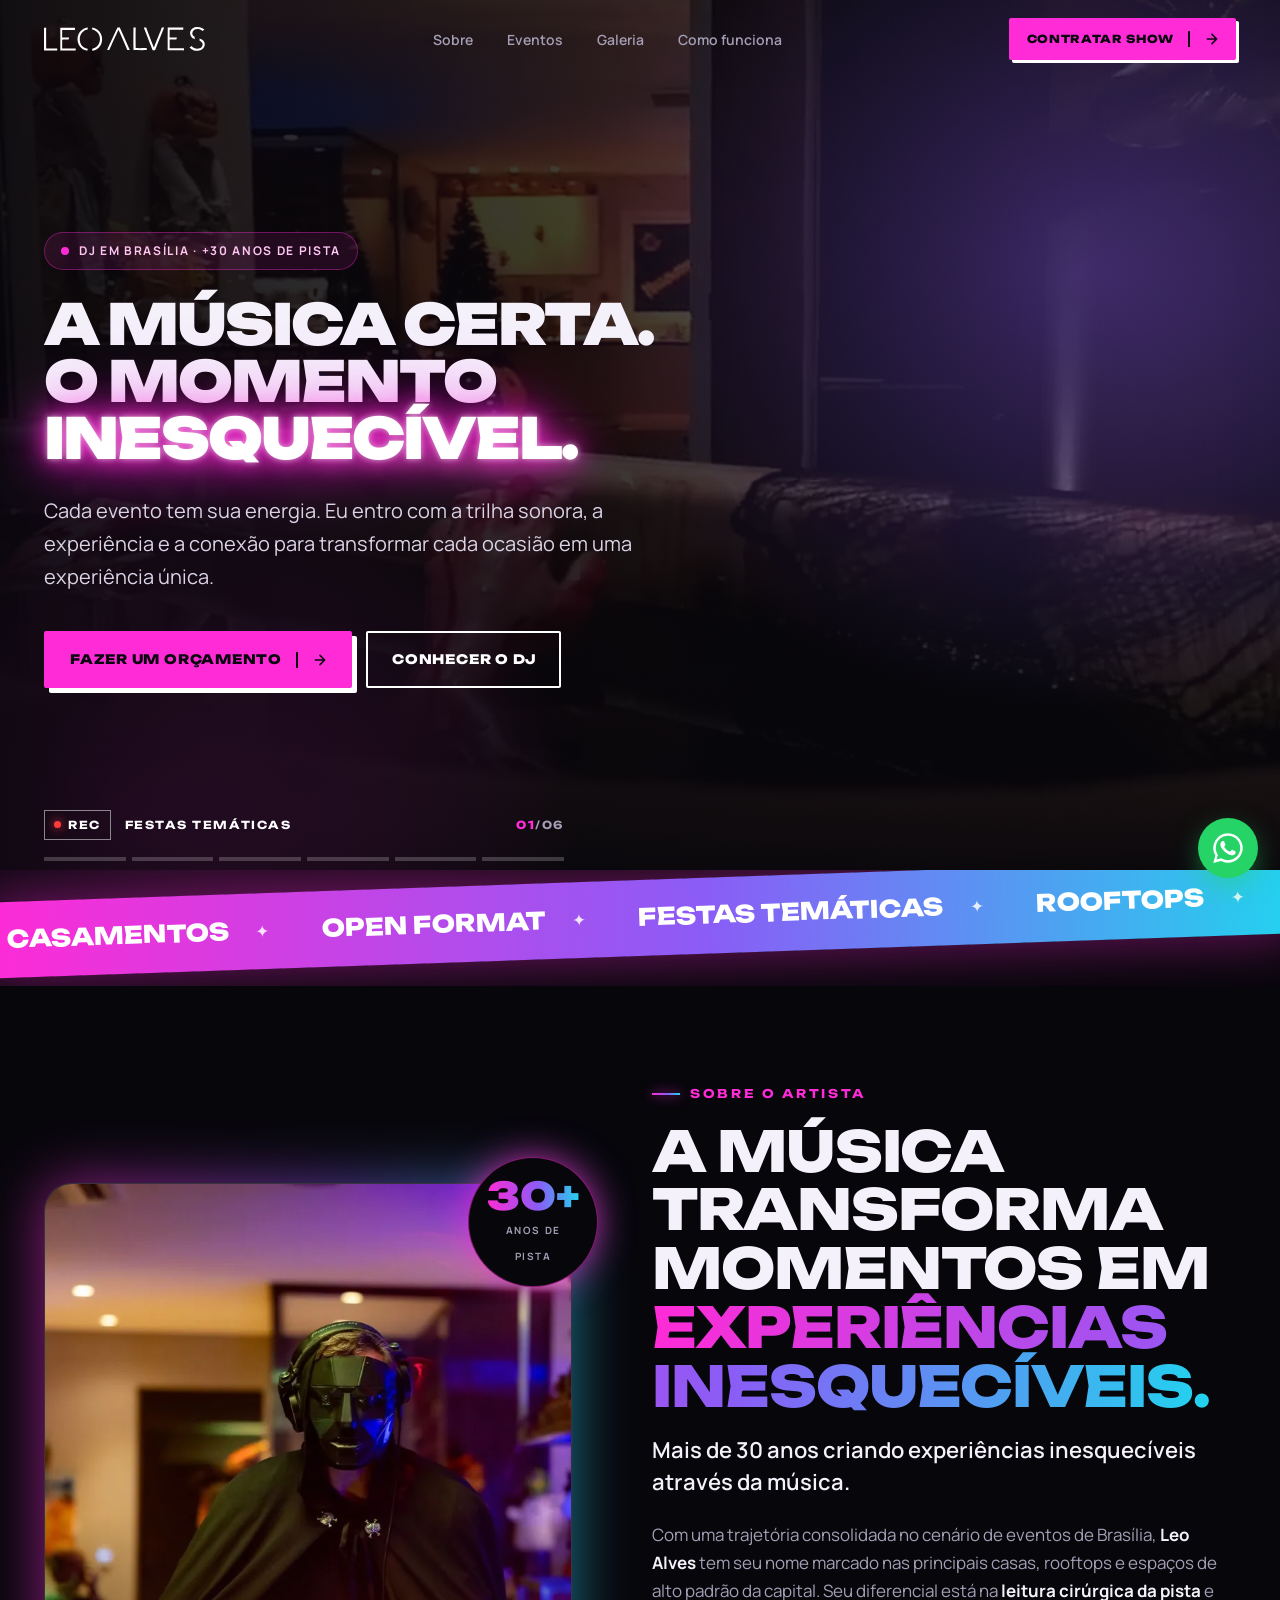
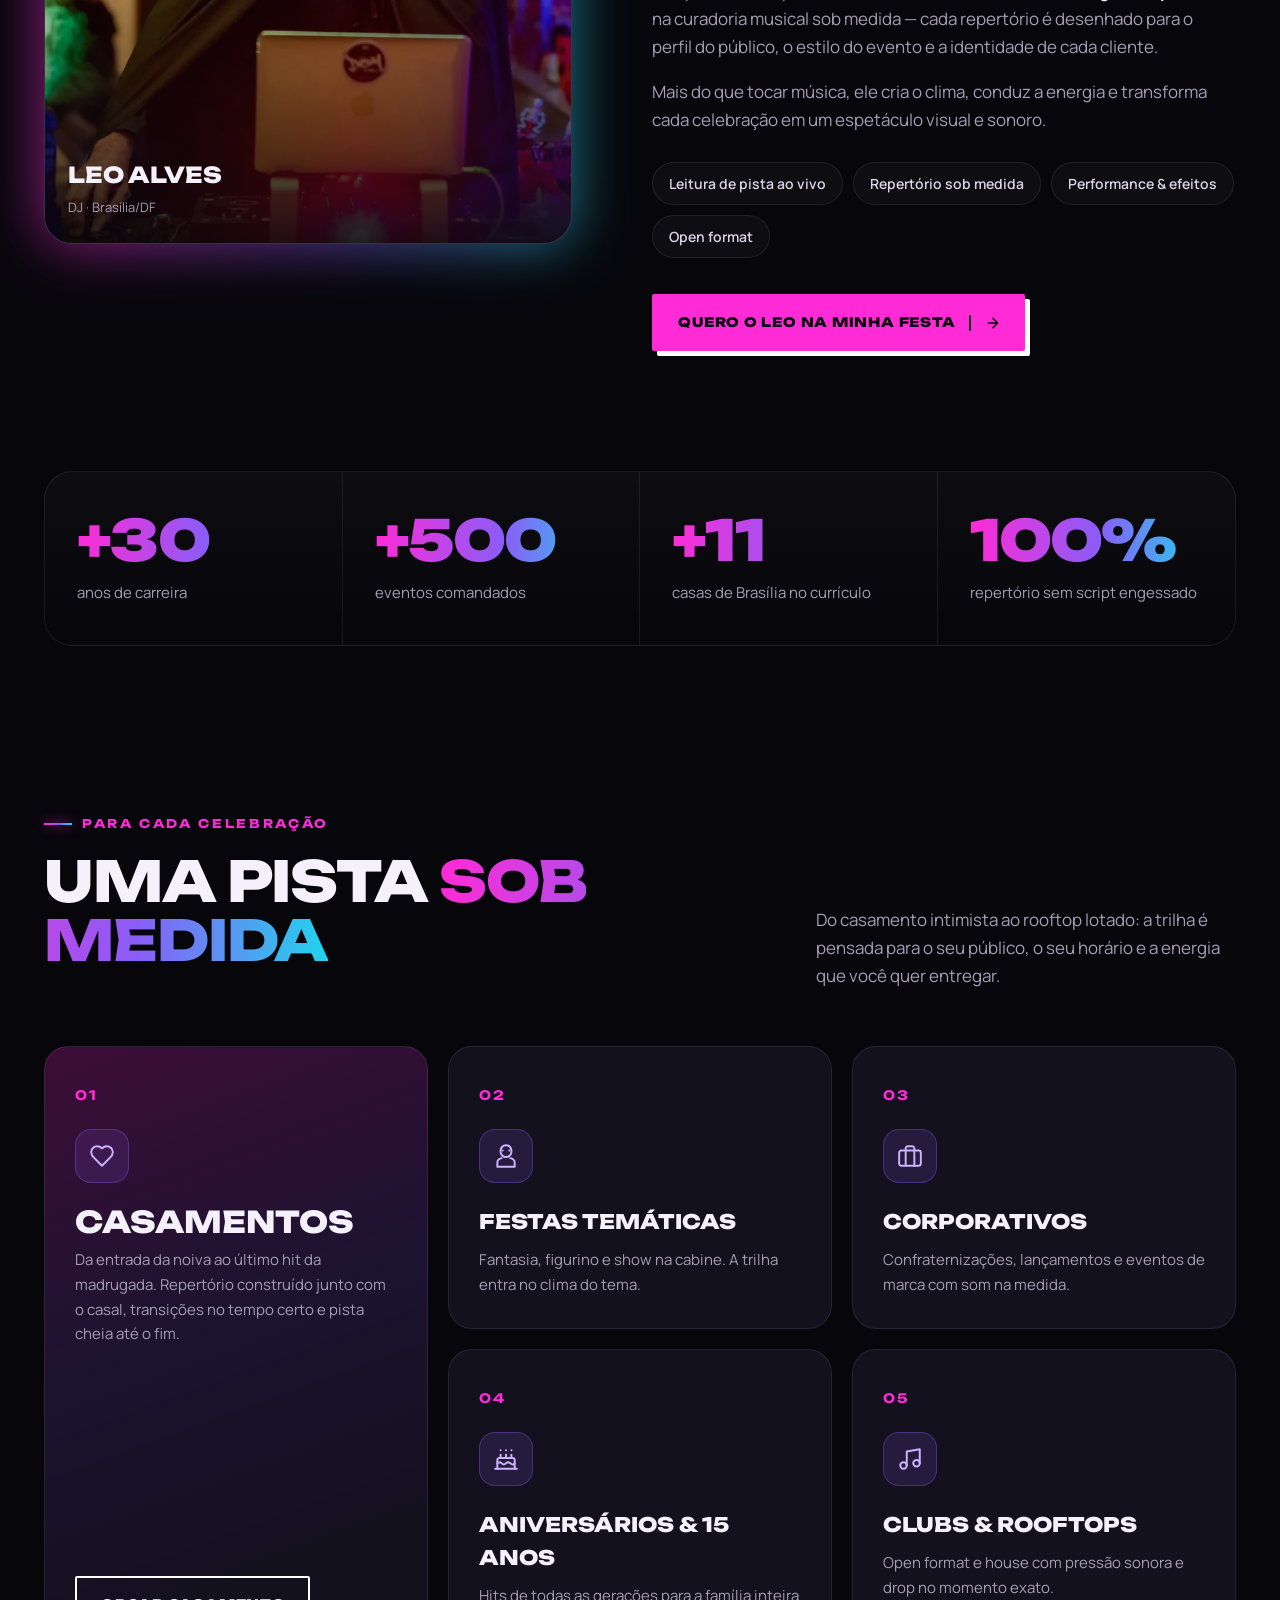
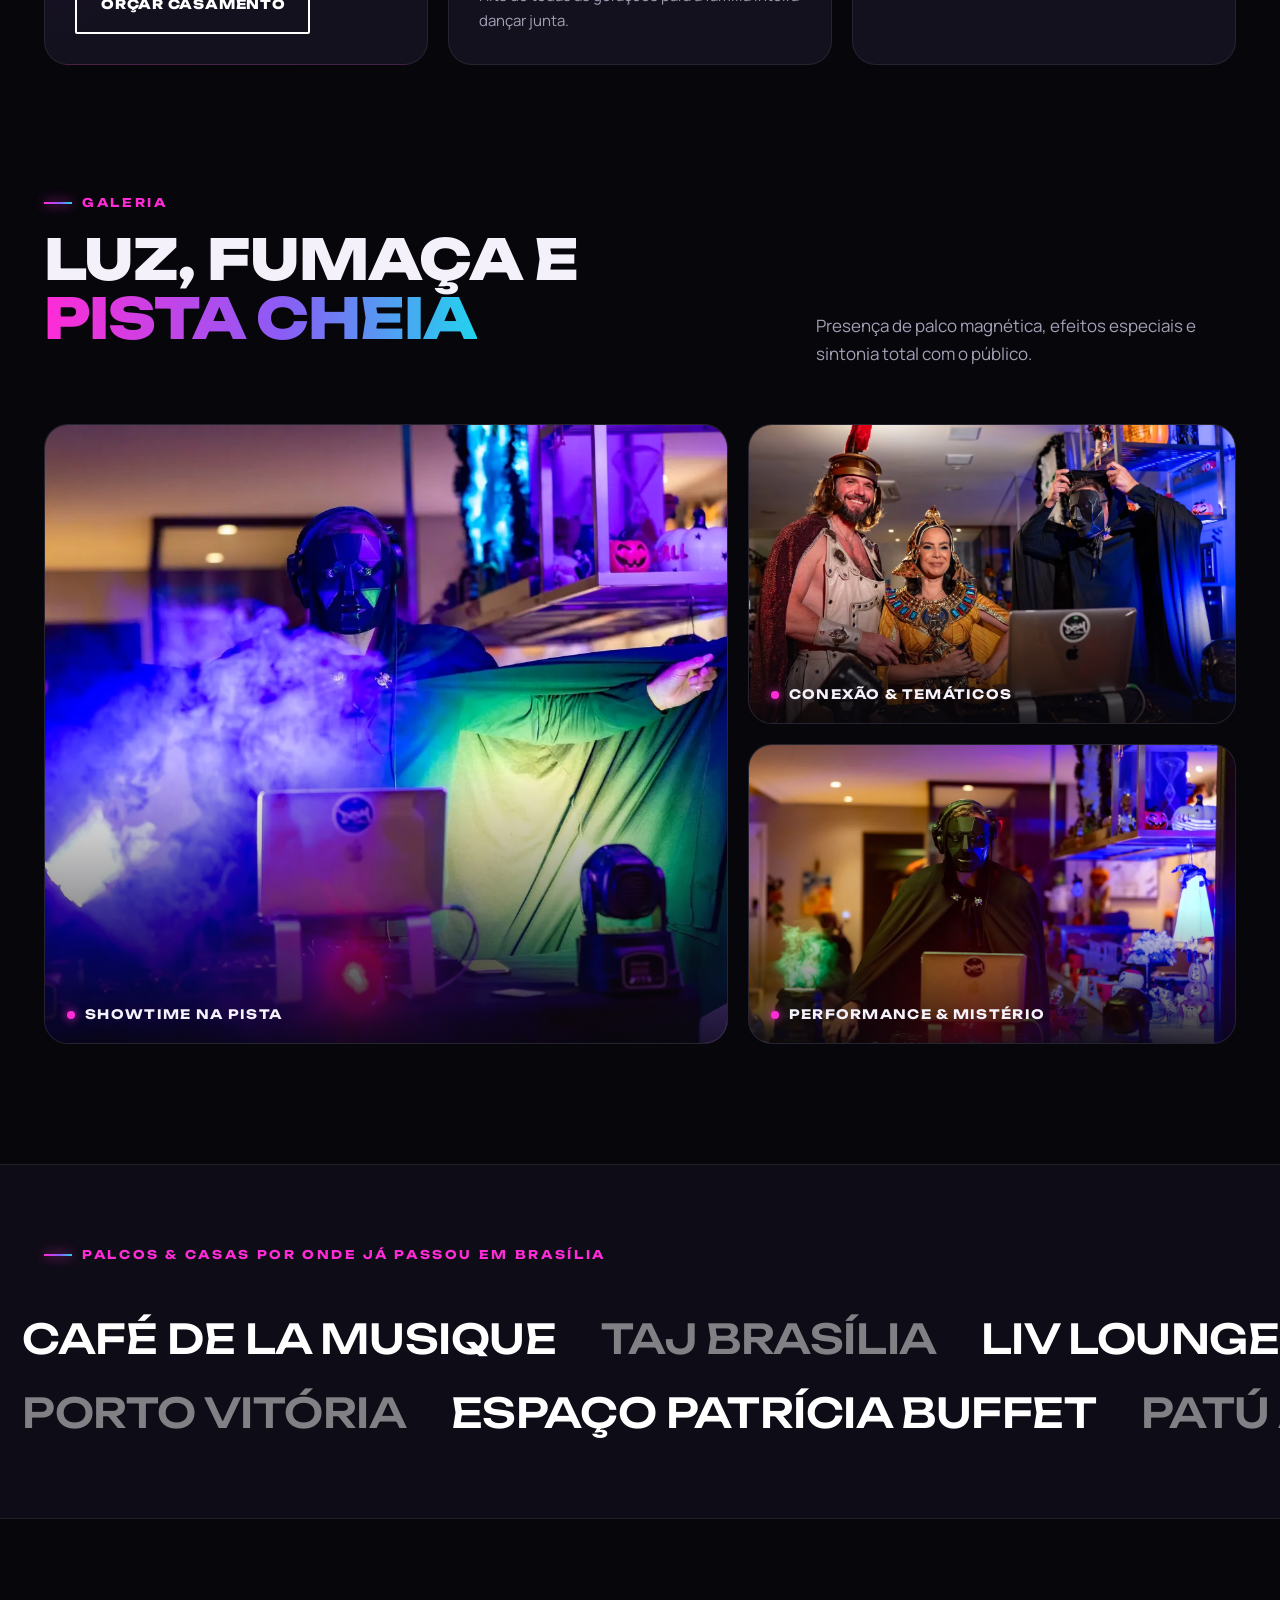
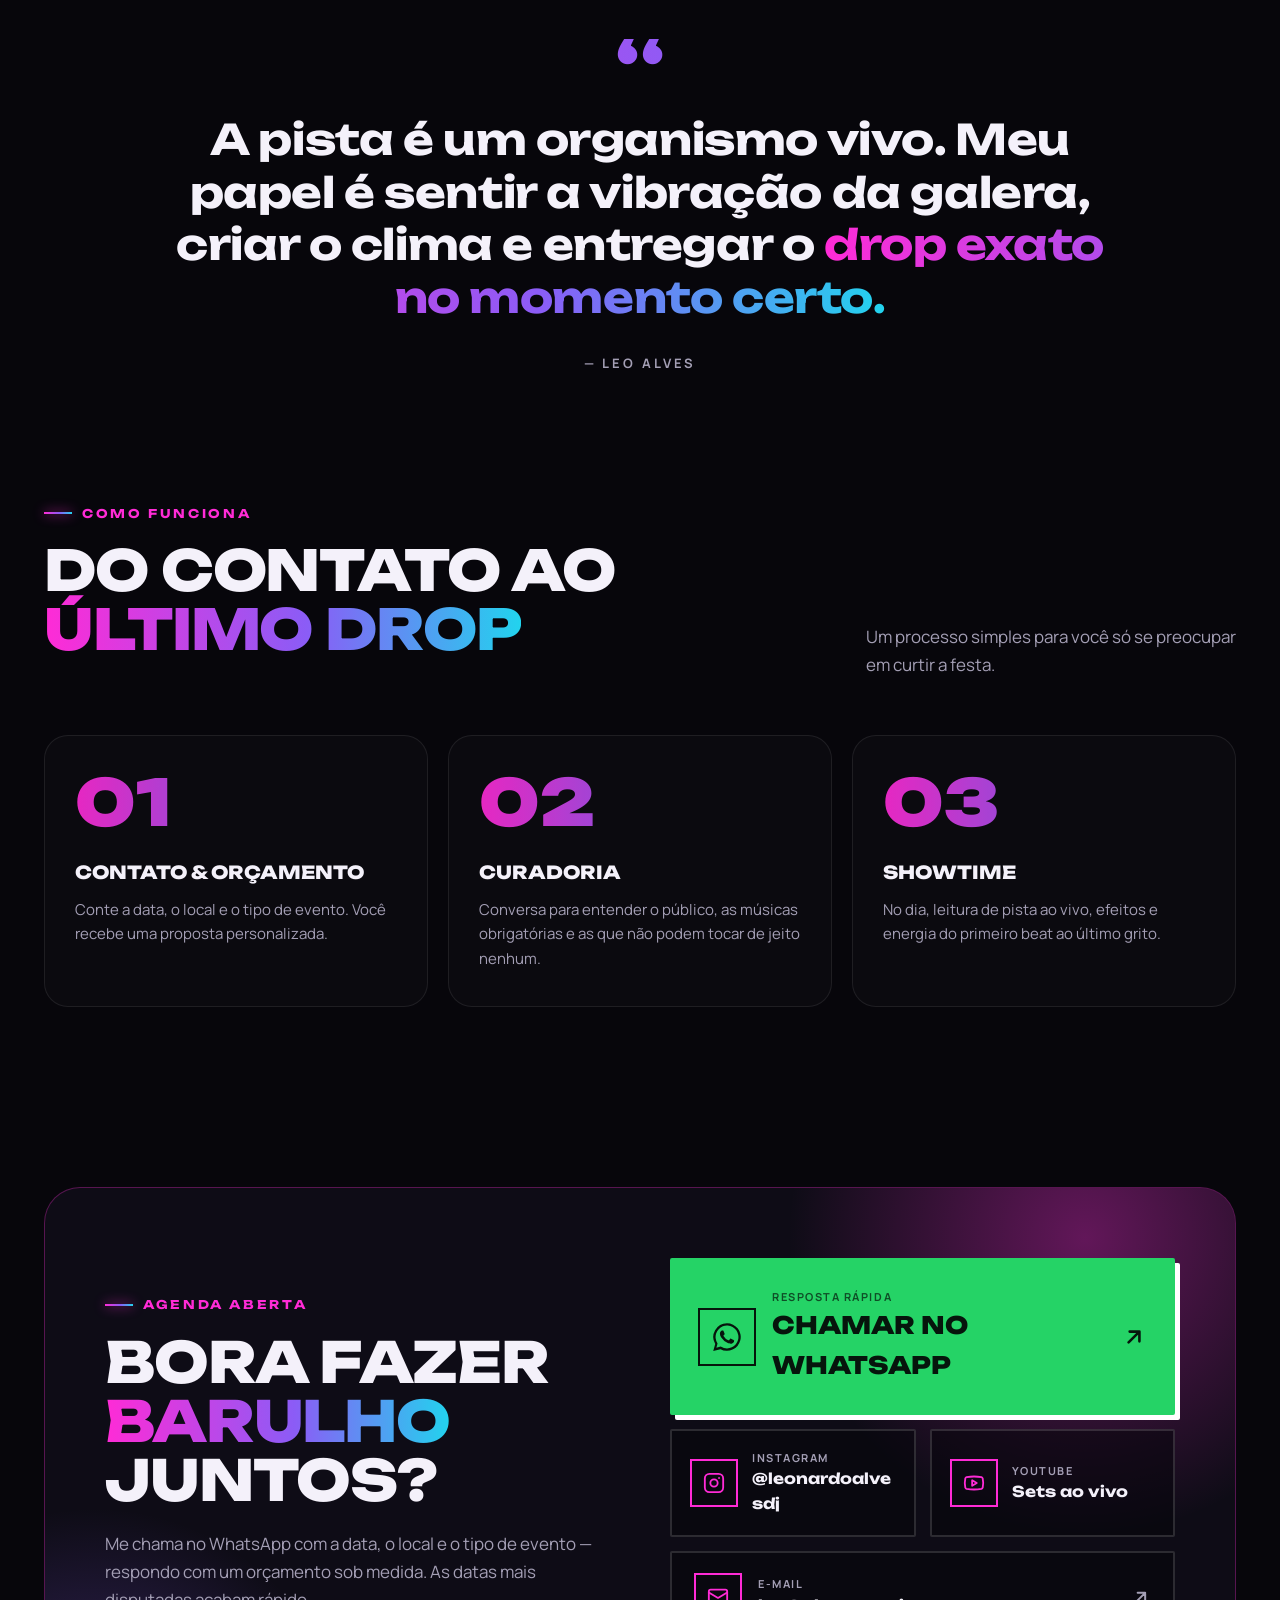
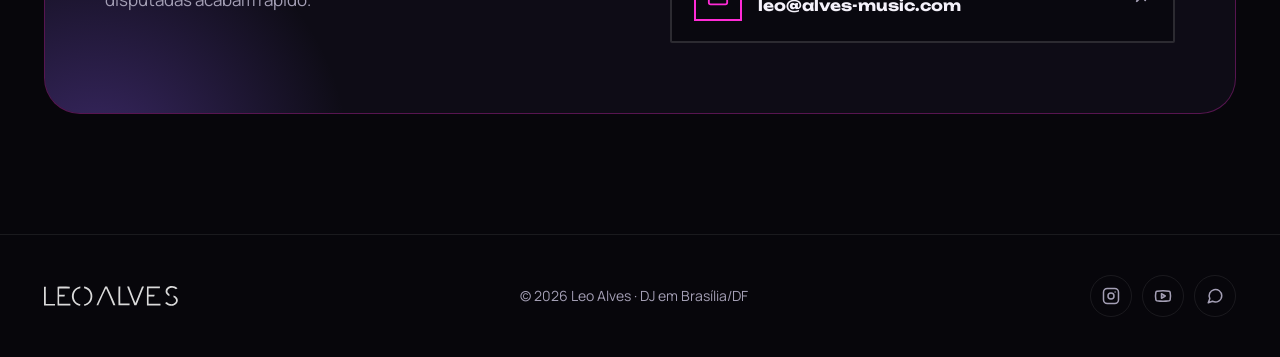
==== index.html @ 5220cb31 "ajustes necessários para o novo site do dj leo" ====
<!DOCTYPE html>
<html lang="pt-BR">
<head>
  <meta charset="UTF-8" />
  <meta name="viewport" content="width=device-width, initial-scale=1.0" />
  <title>LEO ALVES — DJ | A música certa. O momento inesquecível.</title>
  <meta name="description" content="DJ Leo Alves — mais de 30 anos comandando pistas em Brasília. Casamentos, festas, corporativos, clubs e rooftops." />
  <link rel="preconnect" href="https://fonts.googleapis.com" />
  <link rel="preconnect" href="https://fonts.gstatic.com" crossorigin />
  <link rel="preload" as="style" href="https://fonts.googleapis.com/css2?family=Unbounded:wght@500;700;800;900&family=Manrope:wght@400;500;600;700&display=swap" />
  <link rel="stylesheet" href="https://fonts.googleapis.com/css2?family=Unbounded:wght@500;700;800;900&family=Manrope:wght@400;500;600;700&display=swap" media="print" onload="this.media='all'" />
  <noscript><link rel="stylesheet" href="https://fonts.googleapis.com/css2?family=Unbounded:wght@500;700;800;900&family=Manrope:wght@400;500;600;700&display=swap" /></noscript>
  <link rel="icon" href="data:image/svg+xml,%3Csvg xmlns='http://www.w3.org/2000/svg' viewBox='0 0 32 32'%3E%3Crect width='32' height='32' fill='%2307060B'/%3E%3Cpath d='M9 7v18h9' stroke='%23FF2BD6' stroke-width='4' fill='none'/%3E%3Ccircle cx='23' cy='20' r='4' fill='%23FF2BD6'/%3E%3C/svg%3E" />
  <link rel="stylesheet" href="assets/css/lp.css" />
</head>
<body>

  <!-- NAV -->
  <nav class="nav" id="nav">
    <div class="wrap">
      <a href="#topo" class="nav-logo"><img src="assets/img/logo-light.svg" alt="Leo Alves" width="464" height="69" /></a>
      <ul class="nav-links">
        <li><a href="#sobre">Sobre</a></li>
        <li><a href="#eventos">Eventos</a></li>
        <li><a href="#galeria">Galeria</a></li>
        <li><a href="#como-funciona">Como funciona</a></li>
      </ul>
      <a href="#orcamento" class="btn btn-neon js-wa" data-wa-msg="Olá, Leo! Vim pelo site e quero contratar seu show para o meu evento.">Contratar show
        <svg viewBox="0 0 24 24" fill="none" stroke="currentColor" stroke-width="2.4" stroke-linecap="round" stroke-linejoin="round"><path d="M5 12h14M12 5l7 7-7 7"/></svg>
      </a>
      <button class="burger" id="burger" aria-label="Abrir menu" aria-expanded="false">
        <svg width="20" height="20" viewBox="0 0 24 24" fill="none" stroke="currentColor" stroke-width="2.2" stroke-linecap="round"><path d="M4 7h16M4 12h16M4 17h16"/></svg>
      </button>
    </div>
  </nav>
  <div class="mobile-menu" id="mobileMenu">
    <a href="#sobre">Sobre</a>
    <a href="#eventos">Eventos</a>
    <a href="#galeria">Galeria</a>
    <a href="#como-funciona">Como funciona</a>
    <a href="#orcamento" class="btn btn-neon js-wa" data-wa-msg="Olá, Leo! Vim pelo site e quero um orçamento para o meu evento.">Fazer orçamento</a>
  </div>

  <!-- HERO -->
  <header class="hero" id="topo">
    <div class="hero-videos" id="heroVideos">
      <video id="heroReel" autoplay muted loop playsinline preload="auto" poster="assets/img/hero-poster.jpg">
        <source src="assets/video/hero-mix.mp4" type="video/mp4" />
      </video>
      <div class="hero-grain" aria-hidden="true"></div>
    </div>

    <div class="wrap">
      <div class="hero-inner">
        <span class="hero-kicker hero-in"><i class="live-dot"></i> DJ em Brasília · +30 anos de pista</span>
        <h1 class="hero-in d1">
          <span class="line">A música certa.</span>
          <span class="line">O momento <span class="neon">inesquecível.</span></span>
        </h1>
        <p class="lead hero-in d2">Cada evento tem sua energia. Eu entro com a trilha sonora, a experiência e a conexão para transformar cada ocasião em uma experiência única.</p>
        <div class="hero-ctas hero-in d3">
          <a href="#orcamento" class="btn btn-neon js-wa" data-wa-msg="Olá, Leo! Vim pelo site e quero um orçamento para o meu evento.">Fazer um orçamento
            <svg viewBox="0 0 24 24" fill="none" stroke="currentColor" stroke-width="2.4" stroke-linecap="round" stroke-linejoin="round"><path d="M5 12h14M12 5l7 7-7 7"/></svg>
          </a>
          <a href="#sobre" class="btn btn-ghost">Conhecer o DJ</a>
        </div>
      </div>
    </div>

    <div class="hero-bottom">
      <div class="wrap">
        <div class="reel" id="reel">
          <div class="reel-meta">
            <span class="reel-rec"><i></i>REC</span>
            <span class="reel-label" id="reelLabel">Festas temáticas</span>
            <span class="reel-count"><b id="reelIdx">01</b>/06</span>
          </div>
          <div class="reel-bars" id="reelBars" aria-label="Cenas do vídeo"></div>
        </div>
        <div class="eq" aria-hidden="true" id="eq"></div>
      </div>
    </div>
  </header>

  <!-- TICKER -->
  <div class="ticker-clip"><div class="ticker" aria-hidden="true">
    <div class="ticker-track">
      <span>Casamentos</span><span>Open Format</span><span>Festas temáticas</span><span>Rooftops</span><span>Corporativos</span><span>Aniversários</span><span>Clubs</span><span>15 anos</span>
      <span>Casamentos</span><span>Open Format</span><span>Festas temáticas</span><span>Rooftops</span><span>Corporativos</span><span>Aniversários</span><span>Clubs</span><span>15 anos</span>
    </div>
  </div></div>

  <!-- SOBRE -->
  <section id="sobre">
    <div class="wrap about-grid">
      <div class="portrait reveal">
        <div class="portrait-inner">
          <img src="assets/img/foto1.webp" width="1400" height="933" alt="DJ Leo Alves na cabine com máscara, luzes e efeitos" style="object-position: 30% center;" />
        </div>
        <div class="portrait-tag">
          <div><strong>Leo Alves</strong><small>DJ · Brasília/DF</small></div>
        </div>
        <div class="years-badge"><div><b class="grad-text">30+</b><span>anos de<br>pista</span></div></div>
      </div>

      <div class="about-text">
        <span class="eyebrow reveal">Sobre o artista</span>
        <h2 class="title reveal d1">A música transforma momentos em <span class="grad-text">experiências inesquecíveis.</span></h2>
        <p class="big reveal d1">Mais de 30 anos criando experiências inesquecíveis através da música.</p>
        <p class="reveal d2">Com uma trajetória consolidada no cenário de eventos de Brasília, <strong>Leo Alves</strong> tem seu nome marcado nas principais casas, rooftops e espaços de alto padrão da capital. Seu diferencial está na <strong>leitura cirúrgica da pista</strong> e na curadoria musical sob medida — cada repertório é desenhado para o perfil do público, o estilo do evento e a identidade de cada cliente.</p>
        <p class="reveal d2">Mais do que tocar música, ele cria o clima, conduz a energia e transforma cada celebração em um espetáculo visual e sonoro.</p>
        <div class="chips reveal d3">
          <span class="chip">Leitura de pista ao vivo</span>
          <span class="chip">Repertório sob medida</span>
          <span class="chip">Performance &amp; efeitos</span>
          <span class="chip">Open format</span>
        </div>
        <a href="#orcamento" class="btn btn-neon reveal d3 js-wa" data-wa-msg="Olá, Leo! Vim pelo site e quero você na minha festa. Pode me passar um orçamento?">Quero o Leo na minha festa
          <svg viewBox="0 0 24 24" fill="none" stroke="currentColor" stroke-width="2.4" stroke-linecap="round" stroke-linejoin="round"><path d="M5 12h14M12 5l7 7-7 7"/></svg>
        </a>
      </div>
    </div>
  </section>

  <!-- NÚMEROS -->
  <div class="stats">
    <div class="wrap">
      <div class="stats-grid reveal">
        <div class="stat"><b class="grad-text" data-count="30" data-prefix="+">+30</b><span>anos de carreira</span></div>
        <div class="stat"><b class="grad-text" data-count="500" data-prefix="+">+500</b><span>eventos comandados</span></div>
        <div class="stat"><b class="grad-text" data-count="11" data-prefix="+">+11</b><span>casas de Brasília no currículo</span></div>
        <div class="stat"><b class="grad-text" data-count="100" data-suffix="%">100%</b><span>repertório sem script engessado</span></div>
      </div>
    </div>
  </div>

  <!-- EVENTOS -->
  <section id="eventos">
    <div class="wrap">
      <div class="section-head">
        <div>
          <span class="eyebrow reveal">Para cada celebração</span>
          <h2 class="title reveal d1">Uma pista <span class="grad-text">sob medida</span></h2>
        </div>
        <p class="reveal d2">Do casamento intimista ao rooftop lotado: a trilha é pensada para o seu público, o seu horário e a energia que você quer entregar.</p>
      </div>

      <div class="events">
        <article class="event feature reveal">
          <div>
            <span class="event-num">01</span>
            <div class="event-icon"><svg viewBox="0 0 24 24" fill="none" stroke="currentColor" stroke-width="1.8" stroke-linecap="round" stroke-linejoin="round"><path d="M19 14c1.49-1.46 3-3.21 3-5.5A5.5 5.5 0 0 0 16.5 3c-1.76 0-3 .5-4.5 2-1.5-1.5-2.74-2-4.5-2A5.5 5.5 0 0 0 2 8.5c0 2.3 1.5 4.05 3 5.5l7 7Z"/></svg></div>
            <h3>Casamentos</h3>
            <p>Da entrada da noiva ao último hit da madrugada. Repertório construído junto com o casal, transições no tempo certo e pista cheia até o fim.</p>
          </div>
          <a href="#orcamento" class="btn btn-ghost js-wa" data-wa-msg="Olá, Leo! Vim pelo site e quero um orçamento para o meu casamento." style="align-self:flex-start; margin-top:28px;">Orçar casamento</a>
        </article>
        <article class="event reveal d1">
          <span class="event-num">02</span>
          <div class="event-icon"><svg viewBox="0 0 24 24" fill="none" stroke="currentColor" stroke-width="1.8" stroke-linecap="round" stroke-linejoin="round"><path d="M12 2a5 5 0 0 0-5 5v1a5 5 0 0 0 10 0V7a5 5 0 0 0-5-5Z"/><path d="M8 14s-4 1-4 4v4h16v-4c0-3-4-4-4-4"/><path d="M9 7h.01M15 7h.01"/></svg></div>
          <h3>Festas temáticas</h3>
          <p>Fantasia, figurino e show na cabine. A trilha entra no clima do tema.</p>
        </article>
        <article class="event reveal d2">
          <span class="event-num">03</span>
          <div class="event-icon"><svg viewBox="0 0 24 24" fill="none" stroke="currentColor" stroke-width="1.8" stroke-linecap="round" stroke-linejoin="round"><rect x="2" y="7" width="20" height="14" rx="2"/><path d="M16 21V5a2 2 0 0 0-2-2h-4a2 2 0 0 0-2 2v16"/></svg></div>
          <h3>Corporativos</h3>
          <p>Confraternizações, lançamentos e eventos de marca com som na medida.</p>
        </article>
        <article class="event reveal d1">
          <span class="event-num">04</span>
          <div class="event-icon"><svg viewBox="0 0 24 24" fill="none" stroke="currentColor" stroke-width="1.8" stroke-linecap="round" stroke-linejoin="round"><path d="M20 21v-8a2 2 0 0 0-2-2H6a2 2 0 0 0-2 2v8"/><path d="M4 16s.5-1 2-1 2.5 2 4 2 2.5-2 4-2 2.5 2 4 2 2-1 2-1"/><path d="M2 21h20M7 8v3M12 8v3M17 8v3M7 4h.01M12 4h.01M17 4h.01"/></svg></div>
          <h3>Aniversários &amp; 15 anos</h3>
          <p>Hits de todas as gerações para a família inteira dançar junta.</p>
        </article>
        <article class="event reveal d2">
          <span class="event-num">05</span>
          <div class="event-icon"><svg viewBox="0 0 24 24" fill="none" stroke="currentColor" stroke-width="1.8" stroke-linecap="round" stroke-linejoin="round"><path d="M9 18V5l12-2v13"/><circle cx="6" cy="18" r="3"/><circle cx="18" cy="16" r="3"/></svg></div>
          <h3>Clubs &amp; rooftops</h3>
          <p>Open format e house com pressão sonora e drop no momento exato.</p>
        </article>
      </div>
    </div>
  </section>

  <!-- GALERIA -->
  <section id="galeria" style="padding-top: 0;">
    <div class="wrap">
      <div class="section-head">
        <div>
          <span class="eyebrow reveal">Galeria</span>
          <h2 class="title reveal d1">Luz, fumaça e <span class="grad-text">pista cheia</span></h2>
        </div>
        <p class="reveal d2">Presença de palco magnética, efeitos especiais e sintonia total com o público.</p>
      </div>
      <div class="gallery">
        <figure class="g-item tall reveal" data-full="assets/img/foto3.webp">
          <img src="assets/img/foto3.webp" width="1400" height="933" alt="DJ Leo Alves abrindo a capa na cabine com luzes e fumaça" loading="lazy" />
          <figcaption class="g-cap">Showtime na pista</figcaption>
        </figure>
        <figure class="g-item reveal d1" data-full="assets/img/foto2.webp">
          <img src="assets/img/foto2.webp" width="1400" height="933" alt="DJ Leo Alves com convidados em festa temática" loading="lazy" />
          <figcaption class="g-cap">Conexão &amp; temáticos</figcaption>
        </figure>
        <figure class="g-item reveal d2" data-full="assets/img/foto1.webp">
          <img src="assets/img/foto1.webp" width="1400" height="933" alt="DJ Leo Alves em performance com máscara" loading="lazy" style="object-position: 25% center;" />
          <figcaption class="g-cap">Performance &amp; mistério</figcaption>
        </figure>
      </div>
    </div>
  </section>

  <div class="lightbox" id="lightbox" role="dialog" aria-modal="true" aria-label="Foto ampliada">
    <button type="button" id="lbClose" aria-label="Fechar">✕</button>
    <img id="lbImg" src="" alt="" />
  </div>

  <!-- CASAS -->
  <div class="venues">
    <div class="wrap"><span class="eyebrow">Palcos &amp; casas por onde já passou em Brasília</span></div>
    <div class="venue-row">
      <span class="fill">Café de La Musique</span><span>Taj Brasília</span><span class="fill">Liv Lounge</span><span>Doma Rooftop</span><span class="fill">Villa Giardini</span><span>Villa Rizza</span>
      <span class="fill">Café de La Musique</span><span>Taj Brasília</span><span class="fill">Liv Lounge</span><span>Doma Rooftop</span><span class="fill">Villa Giardini</span><span>Villa Rizza</span>
    </div>
    <div class="venue-row reverse">
      <span>Porto Vitória</span><span class="fill">Espaço Patrícia Buffet</span><span>Patú Anú</span><span class="fill">Chantall</span><span>Gran Bier</span>
      <span>Porto Vitória</span><span class="fill">Espaço Patrícia Buffet</span><span>Patú Anú</span><span class="fill">Chantall</span><span>Gran Bier</span>
    </div>
  </div>

  <!-- QUOTE -->
  <section class="quote">
    <div class="wrap">
      <div class="quote-mark grad-text reveal">“</div>
      <blockquote class="reveal d1">A pista é um organismo vivo. Meu papel é sentir a vibração da galera, criar o clima e entregar o <span class="grad-text">drop exato no momento certo.</span></blockquote>
      <cite class="reveal d2">— LEO ALVES</cite>
    </div>
  </section>

  <!-- COMO FUNCIONA -->
  <section id="como-funciona" style="padding-top: 0;">
    <div class="wrap">
      <div class="section-head">
        <div>
          <span class="eyebrow reveal">Como funciona</span>
          <h2 class="title reveal d1">Do contato ao <span class="grad-text">último drop</span></h2>
        </div>
        <p class="reveal d2">Um processo simples para você só se preocupar em curtir a festa.</p>
      </div>
      <div class="steps">
        <div class="step reveal"><h3>Contato &amp; orçamento</h3><p>Conte a data, o local e o tipo de evento. Você recebe uma proposta personalizada.</p></div>
        <div class="step reveal d1"><h3>Curadoria</h3><p>Conversa para entender o público, as músicas obrigatórias e as que não podem tocar de jeito nenhum.</p></div>
        <div class="step reveal d2"><h3>Showtime</h3><p>No dia, leitura de pista ao vivo, efeitos e energia do primeiro beat ao último grito.</p></div>
      </div>
    </div>
  </section>

  <!-- CTA / ORÇAMENTO -->
  <div class="cta" id="orcamento">
    <div class="wrap">
      <div class="cta-box reveal">
        <div>
          <span class="eyebrow">Agenda aberta</span>
          <h2 class="title">Bora fazer <span class="grad-text">barulho</span> juntos?</h2>
          <p class="sub">Me chama no WhatsApp com a data, o local e o tipo de evento — respondo com um orçamento sob medida. As datas mais disputadas acabam rápido.</p>
        </div>

        <div class="contact-cards">
          <a href="#" class="c-card c-wa js-wa">
            <span class="c-ico"><svg viewBox="0 0 24 24" fill="currentColor"><path d="M17.5 14.4c-.3-.1-1.8-.9-2-1s-.5-.1-.7.1-.8 1-1 1.2-.4.2-.7.1a8.2 8.2 0 0 1-4.1-3.6c-.3-.5.3-.5.9-1.6.1-.2 0-.4 0-.5l-.9-2.2c-.2-.6-.5-.5-.7-.5h-.6a1.1 1.1 0 0 0-.8.4 3.4 3.4 0 0 0-1 2.5 5.9 5.9 0 0 0 1.2 3.1 13.5 13.5 0 0 0 5.2 4.6c1.9.8 2.7.9 3.6.7a3.1 3.1 0 0 0 2-1.4 2.5 2.5 0 0 0 .2-1.4c-.1-.2-.3-.3-.6-.4ZM12 21.8a9.8 9.8 0 0 1-5-1.4l-.4-.2-3.7 1 1-3.6-.2-.4A9.8 9.8 0 1 1 12 21.8Zm0-21.6A11.8 11.8 0 0 0 1.9 18L.2 24l6.2-1.6A11.8 11.8 0 1 0 12 .2Z"/></svg></span>
            <span class="c-txt"><small>Resposta rápida</small><strong>Chamar no WhatsApp</strong></span>
            <svg class="c-arrow" viewBox="0 0 24 24" fill="none" stroke="currentColor" stroke-width="2.4" stroke-linecap="round" stroke-linejoin="round"><path d="M7 17 17 7M8 7h9v9"/></svg>
          </a>
          <div class="c-row">
            <a href="https://www.instagram.com/leonardoalvesdj" class="c-card c-sm" target="_blank" rel="noopener">
              <span class="c-ico"><svg viewBox="0 0 24 24" fill="none" stroke="currentColor" stroke-width="2" stroke-linecap="round" stroke-linejoin="round"><rect x="2" y="2" width="20" height="20" rx="5"/><circle cx="12" cy="12" r="4"/><path d="M17.5 6.5h.01"/></svg></span>
              <span class="c-txt"><small>Instagram</small><strong>@leonardoalvesdj</strong></span>
              <svg class="c-arrow" viewBox="0 0 24 24" fill="none" stroke="currentColor" stroke-width="2.4" stroke-linecap="round" stroke-linejoin="round"><path d="M7 17 17 7M8 7h9v9"/></svg>
            </a>
            <a href="#" class="c-card c-sm" target="_blank" rel="noopener">
              <span class="c-ico"><svg viewBox="0 0 24 24" fill="none" stroke="currentColor" stroke-width="2" stroke-linecap="round" stroke-linejoin="round"><path d="M2.5 17a24 24 0 0 1 0-10 2 2 0 0 1 1.4-1.4 49.6 49.6 0 0 1 16.2 0A2 2 0 0 1 21.5 7a24 24 0 0 1 0 10 2 2 0 0 1-1.4 1.4 49.6 49.6 0 0 1-16.2 0A2 2 0 0 1 2.5 17"/><path d="m10 15 5-3-5-3z"/></svg></span>
              <span class="c-txt"><small>YouTube</small><strong>Sets ao vivo</strong></span>
              <svg class="c-arrow" viewBox="0 0 24 24" fill="none" stroke="currentColor" stroke-width="2.4" stroke-linecap="round" stroke-linejoin="round"><path d="M7 17 17 7M8 7h9v9"/></svg>
            </a>
          </div>
          <a href="mailto:leo@alves-music.com?subject=Or%C3%A7amento%20DJ%20Leo%20Alves" class="c-card c-sm">
            <span class="c-ico"><svg viewBox="0 0 24 24" fill="none" stroke="currentColor" stroke-width="2" stroke-linecap="round" stroke-linejoin="round"><rect x="2" y="4" width="20" height="16" rx="2"/><path d="m22 7-10 6L2 7"/></svg></span>
            <span class="c-txt"><small>E-mail</small><strong>leo@alves-music.com</strong></span>
            <svg class="c-arrow" viewBox="0 0 24 24" fill="none" stroke="currentColor" stroke-width="2.4" stroke-linecap="round" stroke-linejoin="round"><path d="M7 17 17 7M8 7h9v9"/></svg>
          </a>
        </div>
      </div>
    </div>
  </div>

  <!-- FOOTER -->
  <footer>
    <div class="wrap">
      <img src="assets/img/logo-light.svg" alt="Leo Alves" width="464" height="69" />
      <p>© <span id="year"></span> Leo Alves · DJ em Brasília/DF</p>
      <div class="socials">
        <a href="https://www.instagram.com/leonardoalvesdj" target="_blank" rel="noopener" aria-label="Instagram"><svg viewBox="0 0 24 24" fill="none" stroke="currentColor" stroke-width="2" stroke-linecap="round" stroke-linejoin="round"><rect x="2" y="2" width="20" height="20" rx="5"/><circle cx="12" cy="12" r="4"/><path d="M17.5 6.5h.01"/></svg></a>
        <a href="#" aria-label="YouTube"><svg viewBox="0 0 24 24" fill="none" stroke="currentColor" stroke-width="2" stroke-linecap="round" stroke-linejoin="round"><path d="M2.5 17a24 24 0 0 1 0-10 2 2 0 0 1 1.4-1.4 49.6 49.6 0 0 1 16.2 0A2 2 0 0 1 21.5 7a24 24 0 0 1 0 10 2 2 0 0 1-1.4 1.4 49.6 49.6 0 0 1-16.2 0A2 2 0 0 1 2.5 17"/><path d="m10 15 5-3-5-3z"/></svg></a>
        <a href="#" class="js-wa" aria-label="WhatsApp"><svg viewBox="0 0 24 24" fill="none" stroke="currentColor" stroke-width="2" stroke-linecap="round" stroke-linejoin="round"><path d="M21 11.5a8.4 8.4 0 0 1-12.4 7.4L3 21l2.1-5.5A8.4 8.4 0 1 1 21 11.5Z"/></svg></a>
      </div>
    </div>
  </footer>

  <a href="#" class="wa-float js-wa" aria-label="Falar no WhatsApp">
    <svg viewBox="0 0 24 24" fill="currentColor"><path d="M17.5 14.4c-.3-.1-1.8-.9-2-1s-.5-.1-.7.1-.8 1-1 1.2-.4.2-.7.1a8.2 8.2 0 0 1-4.1-3.6c-.3-.5.3-.5.9-1.6.1-.2 0-.4 0-.5l-.9-2.2c-.2-.6-.5-.5-.7-.5h-.6a1.1 1.1 0 0 0-.8.4 3.4 3.4 0 0 0-1 2.5 5.9 5.9 0 0 0 1.2 3.1 13.5 13.5 0 0 0 5.2 4.6c1.9.8 2.7.9 3.6.7a3.1 3.1 0 0 0 2-1.4 2.5 2.5 0 0 0 .2-1.4c-.1-.2-.3-.3-.6-.4ZM12 21.8a9.8 9.8 0 0 1-5-1.4l-.4-.2-3.7 1 1-3.6-.2-.4A9.8 9.8 0 1 1 12 21.8Zm0-21.6A11.8 11.8 0 0 0 1.9 18L.2 24l6.2-1.6A11.8 11.8 0 1 0 12 .2Z"/></svg>
  </a>

  <script src="assets/js/lp.js"></script>
</body>
</html>
---- assets/css/lp.css ----
:root {
  --bg: #07060B;
  --bg-2: #0E0C16;
  --card: #14111F;
  --line: rgba(255, 255, 255, .08);
  --text: #F4F1FA;
  --muted: #A49FB5;
  --pink: #FF2BD6;
  --violet: #8B5CF6;
  --cyan: #22D3EE;
  --grad: linear-gradient(90deg, #FF2BD6 0%, #8B5CF6 55%, #22D3EE 100%);
  --display: 'Unbounded', system-ui, sans-serif;
  --body: 'Manrope', system-ui, sans-serif;
  --wrap: 1240px;
}

*, *::before, *::after {
  box-sizing: border-box;
  margin: 0;
  padding: 0;
}

html {
  scroll-behavior: smooth;
}

body {
  background: var(--bg);
  color: var(--text);
  font-family: var(--body);
  font-size: 16px;
  line-height: 1.65;
  overflow-x: hidden;
  -webkit-font-smoothing: antialiased;
}

img, video {
  display: block;
  max-width: 100%;
}

a {
  color: inherit;
  text-decoration: none;
}

::selection {
  background: var(--pink);
  color: #fff;
}

.wrap {
  width: 100%;
  max-width: var(--wrap);
  margin: 0 auto;
  padding: 0 24px;
}

.grad-text {
  background: var(--grad);
  -webkit-background-clip: text;
  background-clip: text;
  color: transparent;
}

.eyebrow {
  display: inline-flex;
  align-items: center;
  gap: 10px;
  font-family: var(--display);
  font-size: 12px;
  font-weight: 700;
  letter-spacing: .22em;
  text-transform: uppercase;
  color: var(--pink);
}

.eyebrow::before {
  content: "";
  width: 28px;
  height: 2px;
  background: var(--grad);
  box-shadow: 0 0 12px var(--pink);
}

h2.title {
  font-family: var(--display);
  font-weight: 800;
  font-size: clamp(30px, 4.6vw, 56px);
  line-height: 1.05;
  letter-spacing: -.02em;
  text-transform: uppercase;
  margin: 18px 0 20px;
}

section {
  position: relative;
  padding: 120px 0;
}

/* Buttons — estilo flyer: cantos retos, cor chapada, sombra dura */
.btn {
  position: relative;
  display: inline-flex;
  align-items: center;
  gap: 14px;
  padding: 16px 22px 16px 24px;
  border-radius: 2px;
  font-family: var(--display);
  font-size: 13px;
  font-weight: 800;
  letter-spacing: .06em;
  text-transform: uppercase;
  cursor: pointer;
  border: 2px solid transparent;
  transition: transform .15s ease, box-shadow .15s ease, background .15s ease, color .15s ease;
}

.btn svg {
  width: 16px;
  height: 16px;
  padding-left: 14px;
  box-sizing: content-box;
  border-left: 2px solid currentColor;
  transition: transform .15s ease;
}

.btn:hover svg {
  transform: translateX(3px);
}

.btn-neon {
  background: var(--pink);
  color: #0A0710;
  border-color: var(--pink);
  box-shadow: 5px 5px 0 0 #fff;
}

.btn-neon:hover {
  transform: translate(-2px, -2px);
  box-shadow: 7px 7px 0 0 var(--cyan);
}

.btn-neon:active {
  transform: translate(3px, 3px);
  box-shadow: 2px 2px 0 0 #fff;
}

.btn-ghost {
  background: transparent;
  color: #fff;
  border-color: #fff;
}

.btn-ghost:hover {
  background: #fff;
  color: #0A0710;
  transform: translate(-2px, -2px);
  box-shadow: 5px 5px 0 0 var(--pink);
}

.btn-ghost:active {
  transform: translate(2px, 2px);
  box-shadow: 1px 1px 0 0 var(--pink);
}

:focus-visible {
  outline: 2px dashed var(--cyan);
  outline-offset: 4px;
}

/* NAV */
.nav {
  position: fixed;
  inset: 0 0 auto 0;
  z-index: 50;
  padding: 18px 0;
  transition: background .3s, padding .3s, border-color .3s;
  border-bottom: 1px solid transparent;
}

.nav.scrolled {
  background: rgba(7, 6, 11, .82);
  backdrop-filter: blur(14px);
  -webkit-backdrop-filter: blur(14px);
  padding: 12px 0;
  border-color: var(--line);
}

.nav .wrap {
  display: flex;
  align-items: center;
  justify-content: space-between;
  gap: 24px;
}

.nav-logo img {
  height: 24px;
  width: auto;
}

.nav-links {
  display: flex;
  gap: 34px;
  list-style: none;
}

.nav-links a {
  font-size: 14px;
  font-weight: 600;
  color: var(--muted);
  transition: color .2s;
  position: relative;
}

.nav-links a:hover {
  color: #fff;
}

.nav-links a::after {
  content: "";
  position: absolute;
  left: 0;
  bottom: -6px;
  height: 2px;
  width: 0;
  background: var(--grad);
  transition: width .25s;
}

.nav-links a:hover::after {
  width: 100%;
}

.nav .btn {
  padding: 10px 14px 10px 16px;
  font-size: 11px;
  box-shadow: 3px 3px 0 0 #fff;
}

.nav .btn:hover {
  box-shadow: 5px 5px 0 0 var(--cyan);
}

.burger {
  display: none;
  width: 44px;
  height: 44px;
  border-radius: 50%;
  border: 1px solid var(--line);
  background: rgba(255, 255, 255, .04);
  color: #fff;
  cursor: pointer;
  align-items: center;
  justify-content: center;
}

.mobile-menu {
  display: none;
}

/* HERO */
.hero {
  position: relative;
  min-height: 100vh;
  min-height: 100svh;
  display: flex;
  align-items: center;
  padding: 140px 0 120px;
  overflow: hidden;
  isolation: isolate;
}

.hero-videos {
  position: absolute;
  inset: 0;
  z-index: -3;
}

.hero-videos video {
  position: absolute;
  inset: 0;
  width: 100%;
  height: 100%;
  object-fit: cover;
  opacity: 0;
  transition: opacity 1.2s ease;
}

.hero-videos video.active {
  opacity: 1;
}

.hero::before {
  content: "";
  position: absolute;
  inset: 0;
  z-index: -2;
  background:
    radial-gradient(60% 70% at 85% 30%, rgba(139, 92, 246, .45), transparent 70%),
    radial-gradient(50% 60% at 10% 90%, rgba(255, 43, 214, .40), transparent 70%),
    linear-gradient(180deg, rgba(7, 6, 11, .55) 0%, rgba(7, 6, 11, .65) 55%, var(--bg) 100%);
  mix-blend-mode: normal;
}

.hero::after {
  content: "";
  position: absolute;
  inset: 0;
  z-index: -1;
  background: linear-gradient(90deg, rgba(7, 6, 11, .85) 0%, rgba(7, 6, 11, .25) 65%, transparent 100%);
}

.hero-inner {
  max-width: 900px;
}

.hero-kicker {
  display: inline-flex;
  align-items: center;
  gap: 10px;
  padding: 8px 16px;
  border-radius: 999px;
  background: rgba(255, 43, 214, .1);
  border: 1px solid rgba(255, 43, 214, .35);
  font-size: 12px;
  font-weight: 700;
  letter-spacing: .14em;
  text-transform: uppercase;
  color: #FFC6F3;
}

.live-dot {
  width: 8px;
  height: 8px;
  border-radius: 50%;
  background: var(--pink);
  box-shadow: 0 0 0 0 rgba(255, 43, 214, .7);
  animation: ping 1.8s infinite;
}

@keyframes ping {
  0% { box-shadow: 0 0 0 0 rgba(255, 43, 214, .7); }
  80%, 100% { box-shadow: 0 0 0 12px rgba(255, 43, 214, 0); }
}

.hero h1 {
  font-family: var(--display);
  font-weight: 900;
  font-size: clamp(30px, 4.4vw, 60px);
  line-height: 1.02;
  letter-spacing: -.035em;
  text-transform: uppercase;
  margin: 26px 0 26px;
}

.hero h1 .line {
  display: block;
}

.hero h1 .neon {
  color: #fff;
  text-shadow: 0 0 6px rgba(255, 255, 255, .6), 0 0 22px var(--pink), 0 0 48px var(--pink), 0 0 90px rgba(255, 43, 214, .6);
  animation: flicker 6s infinite;
}

@keyframes flicker {
  0%, 92%, 100% { opacity: 1; }
  93% { opacity: .55; }
  94% { opacity: 1; }
  96% { opacity: .7; }
  97% { opacity: 1; }
}

.hero p.lead {
  font-size: clamp(17px, 1.6vw, 20px);
  color: #D9D4E6;
  max-width: 620px;
}

.hero p.lead strong {
  color: #fff;
}

.hero-ctas {
  display: flex;
  flex-wrap: wrap;
  gap: 14px;
  margin-top: 38px;
}

.hero-bottom {
  position: absolute;
  left: 0;
  right: 0;
  bottom: 34px;
}

.hero-bottom .wrap {
  display: flex;
  align-items: flex-end;
  justify-content: space-between;
  gap: 20px;
}

.eq {
  display: flex;
  align-items: flex-end;
  gap: 4px;
  height: 44px;
}

.eq span {
  width: 5px;
  border-radius: 3px;
  background: var(--grad);
  background-size: 100% 300%;
  animation: eq 1.1s ease-in-out infinite;
  box-shadow: 0 0 10px rgba(255, 43, 214, .5);
}

@keyframes eq {
  0%, 100% { height: 18%; }
  50% { height: 100%; }
}

/* HERO REEL */
.hero-videos video {
  opacity: 1 !important;
  animation: reelZoom 26.4s linear infinite;
  transform-origin: 60% 40%;
}

@keyframes reelZoom {
  from { transform: scale(1); }
  to { transform: scale(1.05); }
}

.hero-grain {
  position: absolute;
  inset: -50%;
  pointer-events: none;
  opacity: .09;
  background-image: url("data:image/svg+xml,%3Csvg xmlns='http://www.w3.org/2000/svg' width='160' height='160'%3E%3Cfilter id='n'%3E%3CfeTurbulence type='fractalNoise' baseFrequency='.9' numOctaves='2' stitchTiles='stitch'/%3E%3C/filter%3E%3Crect width='100%25' height='100%25' filter='url(%23n)'/%3E%3C/svg%3E");
  animation: grain .8s steps(4) infinite;
}

@keyframes grain {
  0% { transform: translate(0, 0); }
  25% { transform: translate(-3%, 2%); }
  50% { transform: translate(2%, -3%); }
  75% { transform: translate(-2%, -1%); }
  100% { transform: translate(0, 0); }
}

.reel {
  width: min(520px, 100%);
}

.reel-meta {
  display: flex;
  align-items: center;
  gap: 14px;
  margin-bottom: 12px;
  font-family: var(--display);
  font-size: 11px;
  font-weight: 700;
  letter-spacing: .14em;
  text-transform: uppercase;
}

.reel-rec {
  display: inline-flex;
  align-items: center;
  gap: 7px;
  padding: 5px 9px;
  border: 1.5px solid rgba(255, 255, 255, .5);
  color: #fff;
}

.reel-rec i {
  width: 7px;
  height: 7px;
  border-radius: 50%;
  background: #FF3B3B;
  box-shadow: 0 0 10px #FF3B3B;
  animation: recBlink 1.2s steps(2) infinite;
}

@keyframes recBlink { 50% { opacity: .15; } }

.reel-label {
  color: #fff;
  flex: 1;
  white-space: nowrap;
  overflow: hidden;
  text-overflow: ellipsis;
}

.reel-label.swap { animation: labelIn .45s cubic-bezier(.2, .7, .2, 1); }

@keyframes labelIn {
  from { opacity: 0; transform: translateY(8px); filter: blur(4px); }
  to { opacity: 1; transform: none; filter: none; }
}

.reel-count { color: var(--muted); }
.reel-count b { color: var(--pink); font-weight: 800; }

.reel-bars {
  display: grid;
  grid-template-columns: repeat(6, 1fr);
  gap: 6px;
}

.reel-bar {
  position: relative;
  height: 14px;
  padding: 5px 0;
  background: none;
  border: 0;
  cursor: pointer;
}

.reel-bar::before {
  content: "";
  position: absolute;
  left: 0;
  right: 0;
  top: 5px;
  height: 4px;
  background: rgba(255, 255, 255, .2);
  transition: background .2s;
}

.reel-bar:hover::before { background: rgba(255, 255, 255, .4); }

.reel-bar span {
  position: absolute;
  left: 0;
  right: 0;
  top: 5px;
  height: 4px;
  background: var(--pink);
  transform: scaleX(0);
  transform-origin: left;
  box-shadow: 0 0 12px var(--pink);
}

/* TICKER */
.ticker-clip {
  overflow: hidden;
  padding: 30px 0;
  margin: -30px 0;
  position: relative;
  z-index: 2;
}

.ticker {
  position: relative;
  z-index: 2;
  padding: 0;
  transform: rotate(-2deg);
  margin: -20px -20px 0;
  background: var(--grad);
  box-shadow: 0 0 60px rgba(255, 43, 214, .45);
  overflow: hidden;
}

.ticker-track {
  display: flex;
  width: max-content;
  animation: marquee 28s linear infinite;
}

.ticker-track span {
  font-family: var(--display);
  font-weight: 800;
  font-size: clamp(16px, 2vw, 24px);
  text-transform: uppercase;
  color: #fff;
  padding: 18px 26px;
  white-space: nowrap;
  display: flex;
  align-items: center;
  gap: 26px;
}

.ticker-track span::after {
  content: "✦";
  font-size: .7em;
  opacity: .85;
}

@keyframes marquee {
  to { transform: translateX(-50%); }
}

/* SOBRE */
.about-grid {
  display: grid;
  grid-template-columns: .95fr 1.05fr;
  gap: 80px;
  align-items: center;
}

.portrait {
  position: relative;
  aspect-ratio: 4/5;
  border-radius: 28px;
}

.portrait::before {
  content: "";
  position: absolute;
  inset: -2px;
  border-radius: 30px;
  background: var(--grad);
  filter: blur(28px);
  opacity: .55;
  z-index: 0;
}

.portrait-inner {
  position: relative;
  z-index: 1;
  width: 100%;
  height: 100%;
  border-radius: 28px;
  overflow: hidden;
  border: 1px solid rgba(255, 255, 255, .15);
  background: var(--card);
}

.portrait-inner img {
  width: 100%;
  height: 100%;
  object-fit: cover;
  transition: transform .8s ease;
}

.portrait:hover .portrait-inner img {
  transform: scale(1.04);
}

.portrait-inner::after {
  content: "";
  position: absolute;
  inset: 0;
  background: linear-gradient(180deg, transparent 50%, rgba(7, 6, 11, .9) 100%);
}

.portrait-tag {
  position: absolute;
  z-index: 2;
  left: 24px;
  bottom: 24px;
  right: 24px;
  display: flex;
  justify-content: space-between;
  align-items: flex-end;
}

.portrait-tag strong {
  display: block;
  font-family: var(--display);
  font-size: 22px;
  font-weight: 800;
  text-transform: uppercase;
}

.portrait-tag small {
  color: var(--muted);
  font-size: 13px;
}

.years-badge {
  position: absolute;
  z-index: 3;
  top: -26px;
  right: -26px;
  width: 130px;
  height: 130px;
  border-radius: 50%;
  background: var(--bg);
  border: 1px solid rgba(255, 43, 214, .5);
  display: grid;
  place-items: center;
  text-align: center;
  box-shadow: 0 0 40px -6px var(--pink);
}

.years-badge b {
  display: block;
  font-family: var(--display);
  font-size: 38px;
  font-weight: 900;
  line-height: 1;
}

.years-badge span {
  font-size: 10px;
  font-weight: 700;
  letter-spacing: .16em;
  text-transform: uppercase;
  color: var(--muted);
}

.about-text p {
  color: var(--muted);
  margin-bottom: 16px;
  font-size: 17px;
}

.about-text p strong {
  color: var(--text);
}

.about-text .big {
  font-size: 22px;
  color: var(--text);
  font-weight: 600;
  line-height: 1.45;
  margin-bottom: 22px;
}

.chips {
  display: flex;
  flex-wrap: wrap;
  gap: 10px;
  margin: 28px 0 36px;
}

.chip {
  padding: 9px 16px;
  border-radius: 999px;
  border: 1px solid var(--line);
  background: rgba(255, 255, 255, .03);
  font-size: 14px;
  font-weight: 600;
  color: #DAD5E6;
}

/* NUMBERS */
.stats {
  padding: 0 0 40px;
}

.stats-grid {
  display: grid;
  grid-template-columns: repeat(4, 1fr);
  border: 1px solid var(--line);
  border-radius: 28px;
  background: linear-gradient(180deg, rgba(255, 255, 255, .03), rgba(255, 255, 255, 0));
  overflow: hidden;
}

.stat {
  padding: 40px 32px;
  border-right: 1px solid var(--line);
}

.stat:last-child {
  border-right: 0;
}

.stat b {
  display: block;
  font-family: var(--display);
  font-weight: 900;
  font-size: clamp(38px, 4.4vw, 58px);
  line-height: 1;
  letter-spacing: -.03em;
}

.stat span {
  display: block;
  margin-top: 12px;
  color: var(--muted);
  font-size: 15px;
}

/* EVENTOS */
.section-head {
  display: flex;
  justify-content: space-between;
  align-items: flex-end;
  gap: 40px;
  margin-bottom: 56px;
}

.section-head p {
  color: var(--muted);
  max-width: 420px;
  font-size: 17px;
}

.events {
  display: grid;
  grid-template-columns: repeat(3, 1fr);
  gap: 20px;
}

.event {
  position: relative;
  padding: 34px 30px 30px;
  border-radius: 24px;
  background: var(--card);
  border: 1px solid var(--line);
  overflow: hidden;
  transition: transform .35s ease, border-color .35s;
}

.event::before {
  content: "";
  position: absolute;
  width: 260px;
  height: 260px;
  left: var(--mx, 50%);
  top: var(--my, 0%);
  transform: translate(-50%, -50%);
  background: radial-gradient(circle, rgba(255, 43, 214, .35), transparent 65%);
  opacity: 0;
  transition: opacity .35s;
  pointer-events: none;
}

.event:hover {
  transform: translateY(-6px);
  border-color: rgba(255, 43, 214, .45);
}

.event:hover::before {
  opacity: 1;
}

.event-num {
  font-family: var(--display);
  font-size: 13px;
  font-weight: 700;
  color: var(--pink);
  letter-spacing: .12em;
}

.event-icon {
  width: 54px;
  height: 54px;
  border-radius: 16px;
  display: grid;
  place-items: center;
  margin: 22px 0 22px;
  background: rgba(139, 92, 246, .14);
  border: 1px solid rgba(139, 92, 246, .35);
  color: #C9B5FF;
}

.event-icon svg {
  width: 26px;
  height: 26px;
}

.event h3 {
  font-family: var(--display);
  font-size: 20px;
  font-weight: 800;
  text-transform: uppercase;
  margin-bottom: 10px;
  position: relative;
}

.event p {
  color: var(--muted);
  font-size: 15px;
  position: relative;
}

.event.feature {
  grid-row: span 2;
  background: linear-gradient(160deg, rgba(255, 43, 214, .22), rgba(139, 92, 246, .16) 45%, var(--card) 80%);
  display: flex;
  flex-direction: column;
  justify-content: space-between;
}

.event.feature h3 {
  font-size: 30px;
  line-height: 1.1;
}

/* GALERIA */
.gallery {
  display: grid;
  grid-template-columns: 1.4fr 1fr;
  grid-template-rows: 300px 300px;
  gap: 20px;
}

.g-item {
  position: relative;
  border-radius: 24px;
  overflow: hidden;
  border: 1px solid var(--line);
  background: var(--card);
  cursor: zoom-in;
}

.g-item.tall {
  grid-row: span 2;
}

.g-item img,
.g-item video {
  width: 100%;
  height: 100%;
  object-fit: cover;
  transition: transform .8s ease, filter .5s;
  filter: saturate(1.05);
}

.g-item:hover img,
.g-item:hover video {
  transform: scale(1.06);
  filter: saturate(1.25);
}

.g-item::after {
  content: "";
  position: absolute;
  inset: 0;
  background: linear-gradient(180deg, transparent 55%, rgba(7, 6, 11, .85));
  pointer-events: none;
}

.g-cap {
  position: absolute;
  z-index: 2;
  left: 22px;
  bottom: 18px;
  font-family: var(--display);
  font-size: 13px;
  font-weight: 700;
  letter-spacing: .1em;
  text-transform: uppercase;
}

.g-cap::before {
  content: "";
  display: inline-block;
  width: 8px;
  height: 8px;
  border-radius: 50%;
  background: var(--pink);
  margin-right: 10px;
  box-shadow: 0 0 10px var(--pink);
}

.lightbox {
  position: fixed;
  inset: 0;
  z-index: 100;
  background: rgba(7, 6, 11, .94);
  display: none;
  align-items: center;
  justify-content: center;
  padding: 24px;
  backdrop-filter: blur(10px);
}

.lightbox.open {
  display: flex;
}

.lightbox img {
  max-height: 88vh;
  border-radius: 18px;
  box-shadow: 0 0 80px -10px var(--pink);
}

.lightbox button {
  position: absolute;
  top: 22px;
  right: 22px;
  width: 48px;
  height: 48px;
  border-radius: 50%;
  border: 1px solid var(--line);
  background: rgba(255, 255, 255, .06);
  color: #fff;
  font-size: 22px;
  cursor: pointer;
}

/* CASAS */
.venues {
  padding: 72px 0;
  border-top: 1px solid var(--line);
  border-bottom: 1px solid var(--line);
  overflow: hidden;
  background: var(--bg-2);
}

.venues .eyebrow {
  margin-bottom: 40px;
}

.venue-row {
  display: flex;
  width: max-content;
  animation: marquee 40s linear infinite;
}

.venue-row.reverse {
  animation-direction: reverse;
  animation-duration: 46s;
  margin-top: 6px;
}

.venue-row span {
  font-family: var(--display);
  font-weight: 500;
  font-size: clamp(22px, 3.2vw, 42px);
  text-transform: uppercase;
  letter-spacing: -.01em;
  padding: 0 22px;
  white-space: nowrap;
  color: rgba(255, 255, 255, .48);
  transition: color .3s, text-shadow .3s;
}

.venue-row span:hover {
  color: #fff;
  text-shadow: 0 0 24px var(--pink);
}

.venue-row span.fill {
  color: #fff;
}

.venues:hover .venue-row {
  animation-play-state: paused;
}

/* QUOTE */
.quote {
  text-align: center;
}

.quote blockquote {
  font-family: var(--display);
  font-weight: 700;
  font-size: clamp(24px, 3.4vw, 42px);
  line-height: 1.25;
  letter-spacing: -.01em;
  max-width: 980px;
  margin: 24px auto 26px;
}

.quote cite {
  font-style: normal;
  font-size: 13px;
  font-weight: 700;
  letter-spacing: .22em;
  color: var(--muted);
}

.quote-mark {
  font-family: var(--display);
  font-size: 120px;
  line-height: .6;
  height: 50px;
}

/* PROCESSO */
.steps {
  display: grid;
  grid-template-columns: repeat(3, 1fr);
  gap: 20px;
  counter-reset: s;
}

.step {
  padding: 34px 30px;
  border-radius: 24px;
  border: 1px solid var(--line);
  background: rgba(255, 255, 255, .02);
  position: relative;
}

.step::before {
  counter-increment: s;
  content: "0" counter(s);
  font-family: var(--display);
  font-weight: 900;
  font-size: 64px;
  line-height: 1;
  display: block;
  margin-bottom: 24px;
  background: var(--grad);
  -webkit-background-clip: text;
  background-clip: text;
  color: transparent;
  opacity: .9;
}

.step h3 {
  font-family: var(--display);
  font-size: 18px;
  font-weight: 800;
  text-transform: uppercase;
  margin-bottom: 10px;
}

.step p {
  color: var(--muted);
  font-size: 15px;
}

/* CTA FORM */
.cta {
  padding: 60px 0 120px;
}

.cta-box {
  position: relative;
  border-radius: 36px;
  padding: 70px 60px;
  overflow: hidden;
  background: var(--bg-2);
  border: 1px solid rgba(255, 43, 214, .3);
  display: grid;
  grid-template-columns: 1fr 1fr;
  gap: 60px;
  align-items: center;
  isolation: isolate;
}

.cta-box::before {
  content: "";
  position: absolute;
  z-index: -1;
  width: 700px;
  height: 700px;
  right: -200px;
  top: -300px;
  background: radial-gradient(circle, rgba(255, 43, 214, .35), transparent 60%);
}

.cta-box::after {
  content: "";
  position: absolute;
  z-index: -1;
  width: 600px;
  height: 600px;
  left: -250px;
  bottom: -350px;
  background: radial-gradient(circle, rgba(139, 92, 246, .35), transparent 60%);
}

.cta-box h2.title {
  font-size: clamp(32px, 4.4vw, 60px);
}

.cta-box p.sub {
  color: var(--muted);
  font-size: 17px;
}

.contact-cards {
  display: grid;
  gap: 14px;
}

.c-row {
  display: grid;
  grid-template-columns: 1fr 1fr;
  gap: 14px;
}

.c-card {
  display: flex;
  align-items: center;
  gap: 16px;
  padding: 20px 22px;
  border: 2px solid rgba(255, 255, 255, .14);
  border-radius: 2px;
  background: rgba(7, 6, 11, .55);
  transition: transform .15s ease, box-shadow .15s ease, border-color .15s ease, background .15s ease;
  min-width: 0;
}

.c-card:hover {
  transform: translate(-2px, -2px);
  border-color: #fff;
  box-shadow: 5px 5px 0 0 var(--pink);
}

.c-ico {
  flex: none;
  width: 48px;
  height: 48px;
  display: grid;
  place-items: center;
  border: 2px solid currentColor;
  color: var(--pink);
}

.c-ico svg {
  width: 22px;
  height: 22px;
}

.c-txt {
  min-width: 0;
  flex: 1;
}

.c-txt small {
  display: block;
  font-size: 11px;
  font-weight: 700;
  letter-spacing: .14em;
  text-transform: uppercase;
  color: var(--muted);
}

.c-txt strong {
  display: block;
  font-family: var(--display);
  font-size: 15px;
  font-weight: 700;
  overflow-wrap: break-word;
}

.c-row .c-arrow {
  display: none;
}

.c-row .c-card {
  gap: 14px;
  padding: 18px;
}

.c-arrow {
  flex: none;
  width: 20px;
  height: 20px;
  color: var(--muted);
  transition: transform .15s, color .15s;
}

.c-card:hover .c-arrow {
  transform: translate(2px, -2px);
  color: #fff;
}

.c-wa {
  padding: 28px 26px;
  background: #25D366;
  border-color: #25D366;
  color: #06150C;
  box-shadow: 5px 5px 0 0 #fff;
}

.c-wa .c-ico {
  color: #06150C;
  width: 58px;
  height: 58px;
}

.c-wa .c-ico svg {
  width: 28px;
  height: 28px;
}

.c-wa .c-txt small {
  color: rgba(6, 21, 12, .7);
}

.c-wa .c-txt strong {
  font-size: clamp(18px, 2vw, 24px);
  font-weight: 800;
  text-transform: uppercase;
}

.c-wa .c-arrow {
  color: #06150C;
  width: 26px;
  height: 26px;
}

.c-wa:hover {
  border-color: #25D366;
  box-shadow: 7px 7px 0 0 var(--pink);
}

.c-wa:hover .c-arrow {
  color: #06150C;
}

@media (max-width: 600px) {
  .c-row { grid-template-columns: 1fr; }
  .c-card { padding: 18px; }
  .c-wa { padding: 22px 18px; }
}

/* FOOTER */
footer {
  border-top: 1px solid var(--line);
  padding: 40px 0;
}

footer .wrap {
  display: flex;
  justify-content: space-between;
  align-items: center;
  gap: 20px;
  flex-wrap: wrap;
}

footer img {
  height: 20px;
  width: auto;
  opacity: .85;
}

footer p {
  color: var(--muted);
  font-size: 14px;
}

.socials {
  display: flex;
  gap: 10px;
}

.socials a {
  width: 42px;
  height: 42px;
  border-radius: 50%;
  border: 1px solid var(--line);
  display: grid;
  place-items: center;
  color: var(--muted);
  transition: all .25s;
}

.socials a:hover {
  color: #fff;
  border-color: var(--pink);
  box-shadow: 0 0 20px -4px var(--pink);
}

.socials svg {
  width: 18px;
  height: 18px;
}

.wa-float {
  position: fixed;
  right: 22px;
  bottom: 22px;
  z-index: 60;
  width: 60px;
  height: 60px;
  border-radius: 50%;
  background: #25D366;
  display: grid;
  place-items: center;
  color: #fff;
  box-shadow: 0 10px 30px -6px rgba(37, 211, 102, .7);
  transition: transform .25s;
}

.wa-float:hover {
  transform: scale(1.08);
}

.wa-float svg {
  width: 30px;
  height: 30px;
}

/* Reveal */
.reveal {
  opacity: 0;
  transform: translateY(36px);
  transition: opacity .9s cubic-bezier(.2, .7, .2, 1), transform .9s cubic-bezier(.2, .7, .2, 1);
}

.reveal.in {
  opacity: 1;
  transform: none;
}

.d1 { transition-delay: .1s; }
.d2 { transition-delay: .2s; }
.d3 { transition-delay: .3s; }

/* RESPONSIVE */
@media (max-width: 1024px) {
  .about-grid { gap: 56px; }
  .events { grid-template-columns: 1fr 1fr; }
  .event.feature { grid-row: auto; grid-column: 1 / -1; }
  .stats-grid { grid-template-columns: 1fr 1fr; }
  .stat:nth-child(2) { border-right: 0; }
  .stat:nth-child(-n+2) { border-bottom: 1px solid var(--line); }
  .cta-box { grid-template-columns: 1fr; padding: 56px 40px; }
}

@media (max-width: 860px) {
  .nav-links, .nav .btn { display: none; }
  .burger { display: inline-flex; }
  .mobile-menu {
    position: fixed;
    inset: 0;
    z-index: 49;
    background: rgba(7, 6, 11, .97);
    backdrop-filter: blur(12px);
    display: flex;
    flex-direction: column;
    justify-content: center;
    gap: 22px;
    padding: 0 32px;
    opacity: 0;
    pointer-events: none;
    transition: opacity .3s;
  }
  .mobile-menu.open { opacity: 1; pointer-events: auto; }
  .mobile-menu a { font-family: var(--display); font-weight: 800; font-size: 30px; text-transform: uppercase; }
  .mobile-menu .btn { font-size: 13px; align-self: flex-start; margin-top: 12px; }
  section { padding: 88px 0; }
  .about-grid { grid-template-columns: 1fr; }
  .portrait { max-width: 460px; }
  .years-badge { width: 104px; height: 104px; top: -18px; right: -6px; }
  .years-badge b { font-size: 30px; }
  .section-head { flex-direction: column; align-items: flex-start; gap: 16px; margin-bottom: 40px; }
  .gallery { grid-template-columns: 1fr; grid-template-rows: none; }
  .gallery .g-item { height: 280px; }
  .gallery .g-item.tall { grid-row: auto; height: 360px; }
  .steps { grid-template-columns: 1fr; }
  .hero-bottom .eq { display: none; }
  .hero-bottom .wrap { justify-content: flex-start; padding-right: 84px; }
}

@media (max-width: 600px) {
  .wrap { padding: 0 16px; }
  .hero { padding: 120px 0 110px; }
  .hero-ctas .btn { width: 100%; justify-content: center; }
  .events { grid-template-columns: 1fr; }
  .stat { padding: 28px 20px; }
  .cta-box { padding: 40px 22px; border-radius: 26px; }
  form.quote-form { grid-template-columns: 1fr; }
  .wa-float { width: 54px; height: 54px; right: 16px; bottom: 16px; }
}

@media (prefers-reduced-motion: reduce) {
  *, *::before, *::after { animation: none !important; transition: none !important; }
  .reveal { opacity: 1; transform: none; }
}

/* Hero entra sem depender de JS (melhora o LCP) */
.hero-in { animation: heroIn .7s cubic-bezier(.2, .7, .2, 1) both; }
.hero-in.d1 { animation-delay: .08s; }
.hero-in.d2 { animation-delay: .16s; }
.hero-in.d3 { animation-delay: .24s; }
@keyframes heroIn { from { opacity: .01; transform: translateY(18px); } to { opacity: 1; transform: none; } }
@media (prefers-reduced-motion: reduce) { .hero-in { animation: none; } }
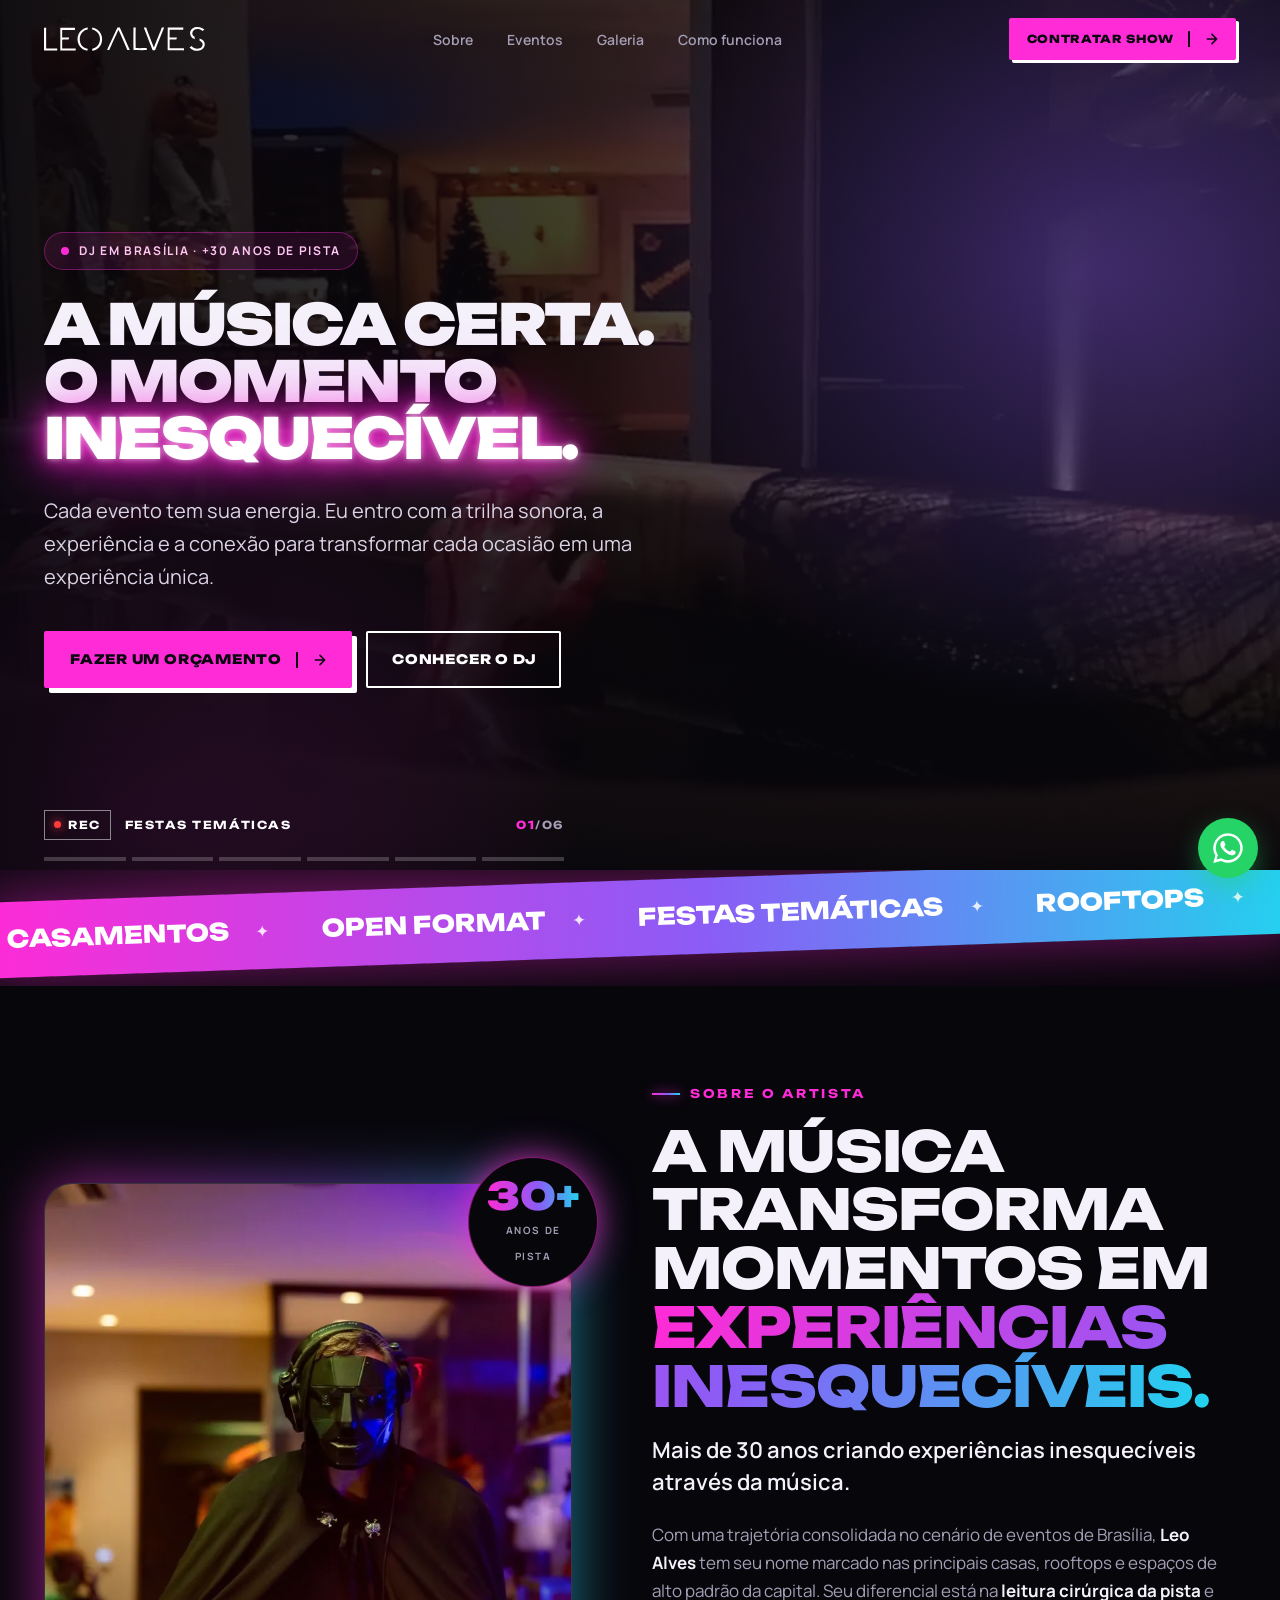
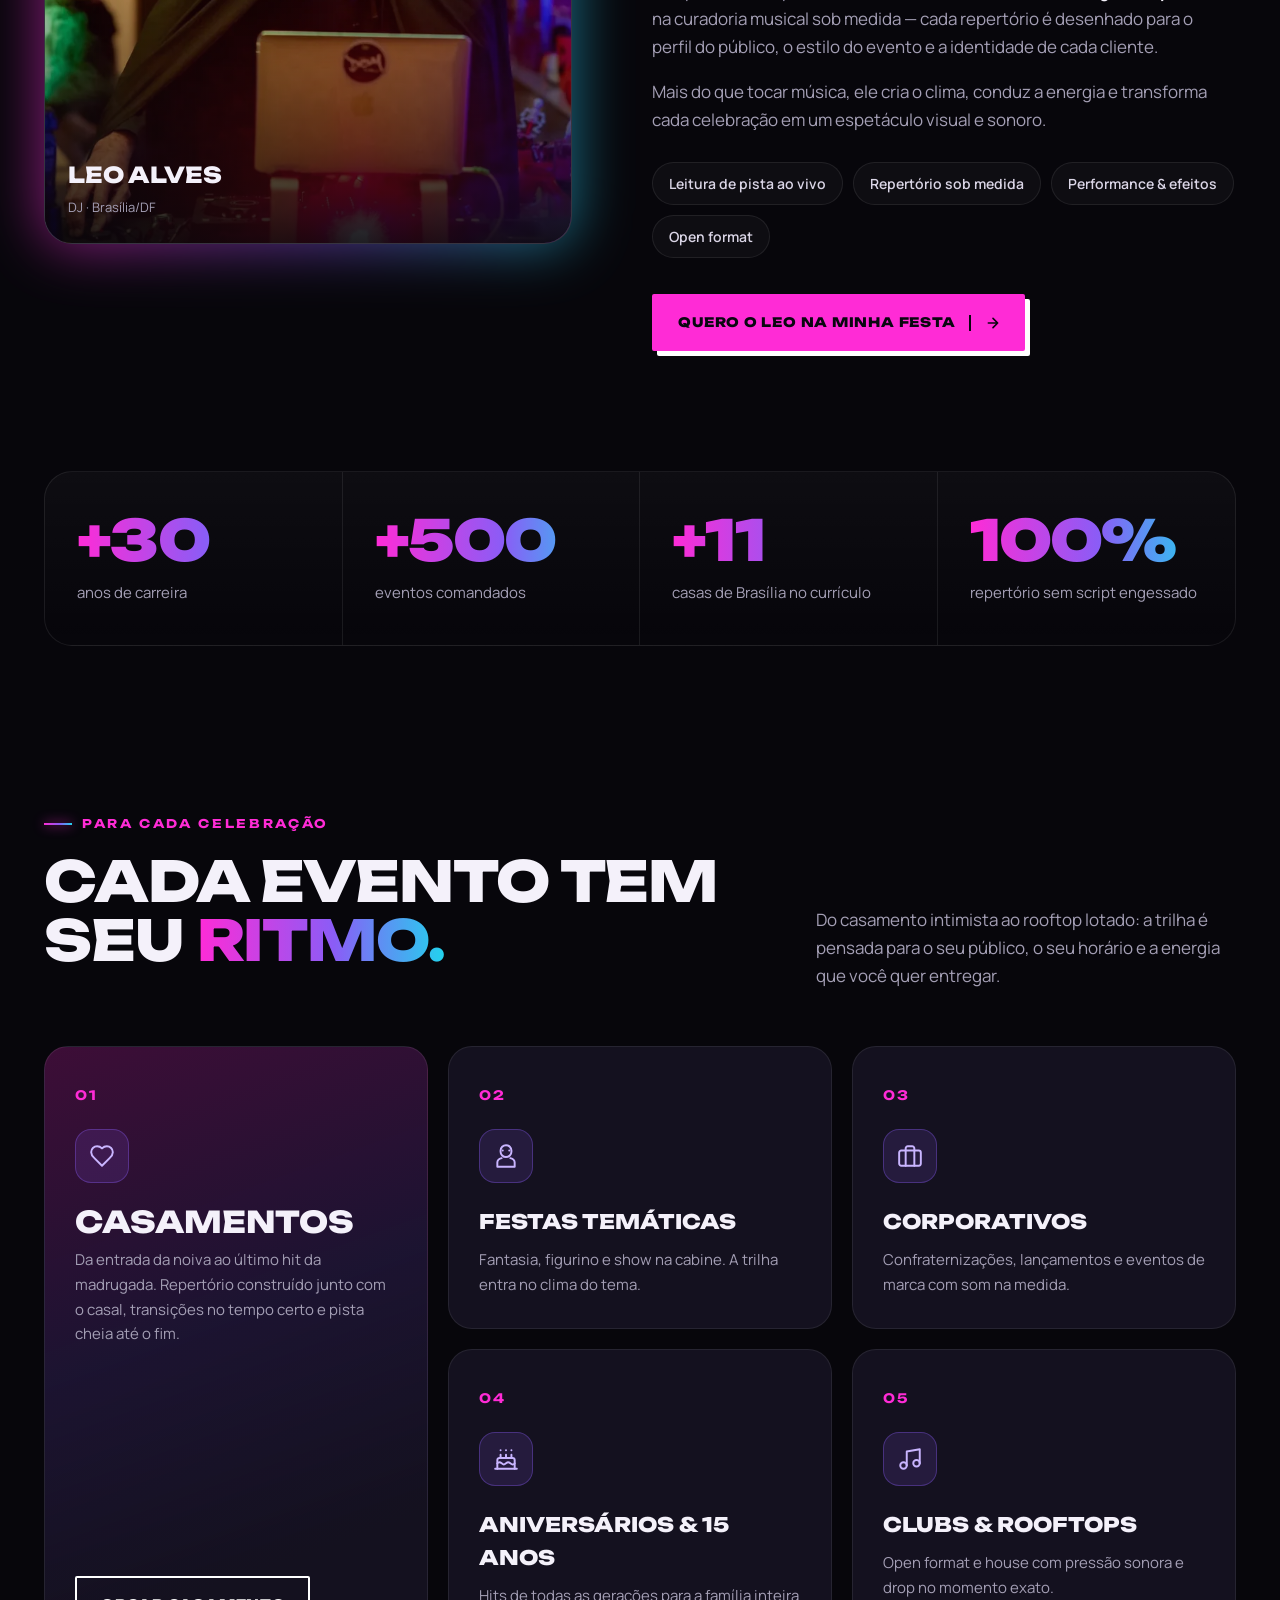
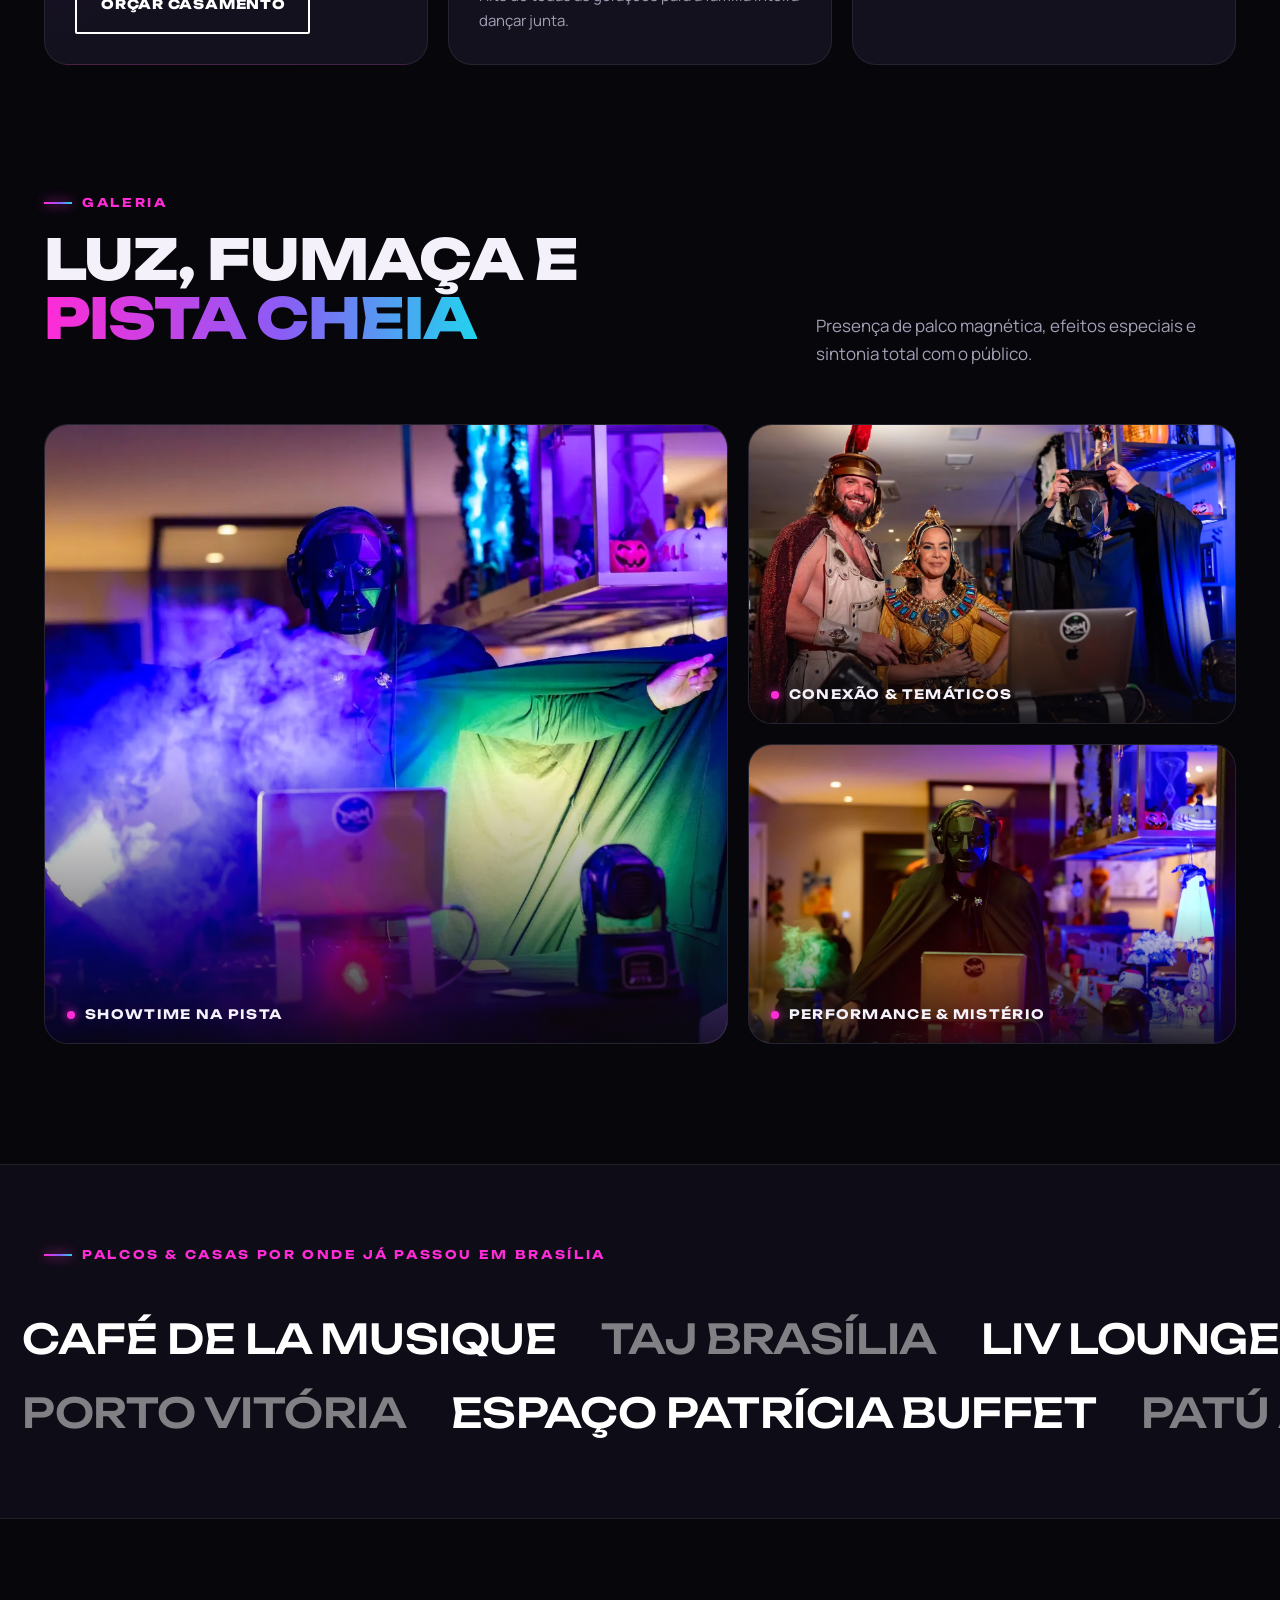
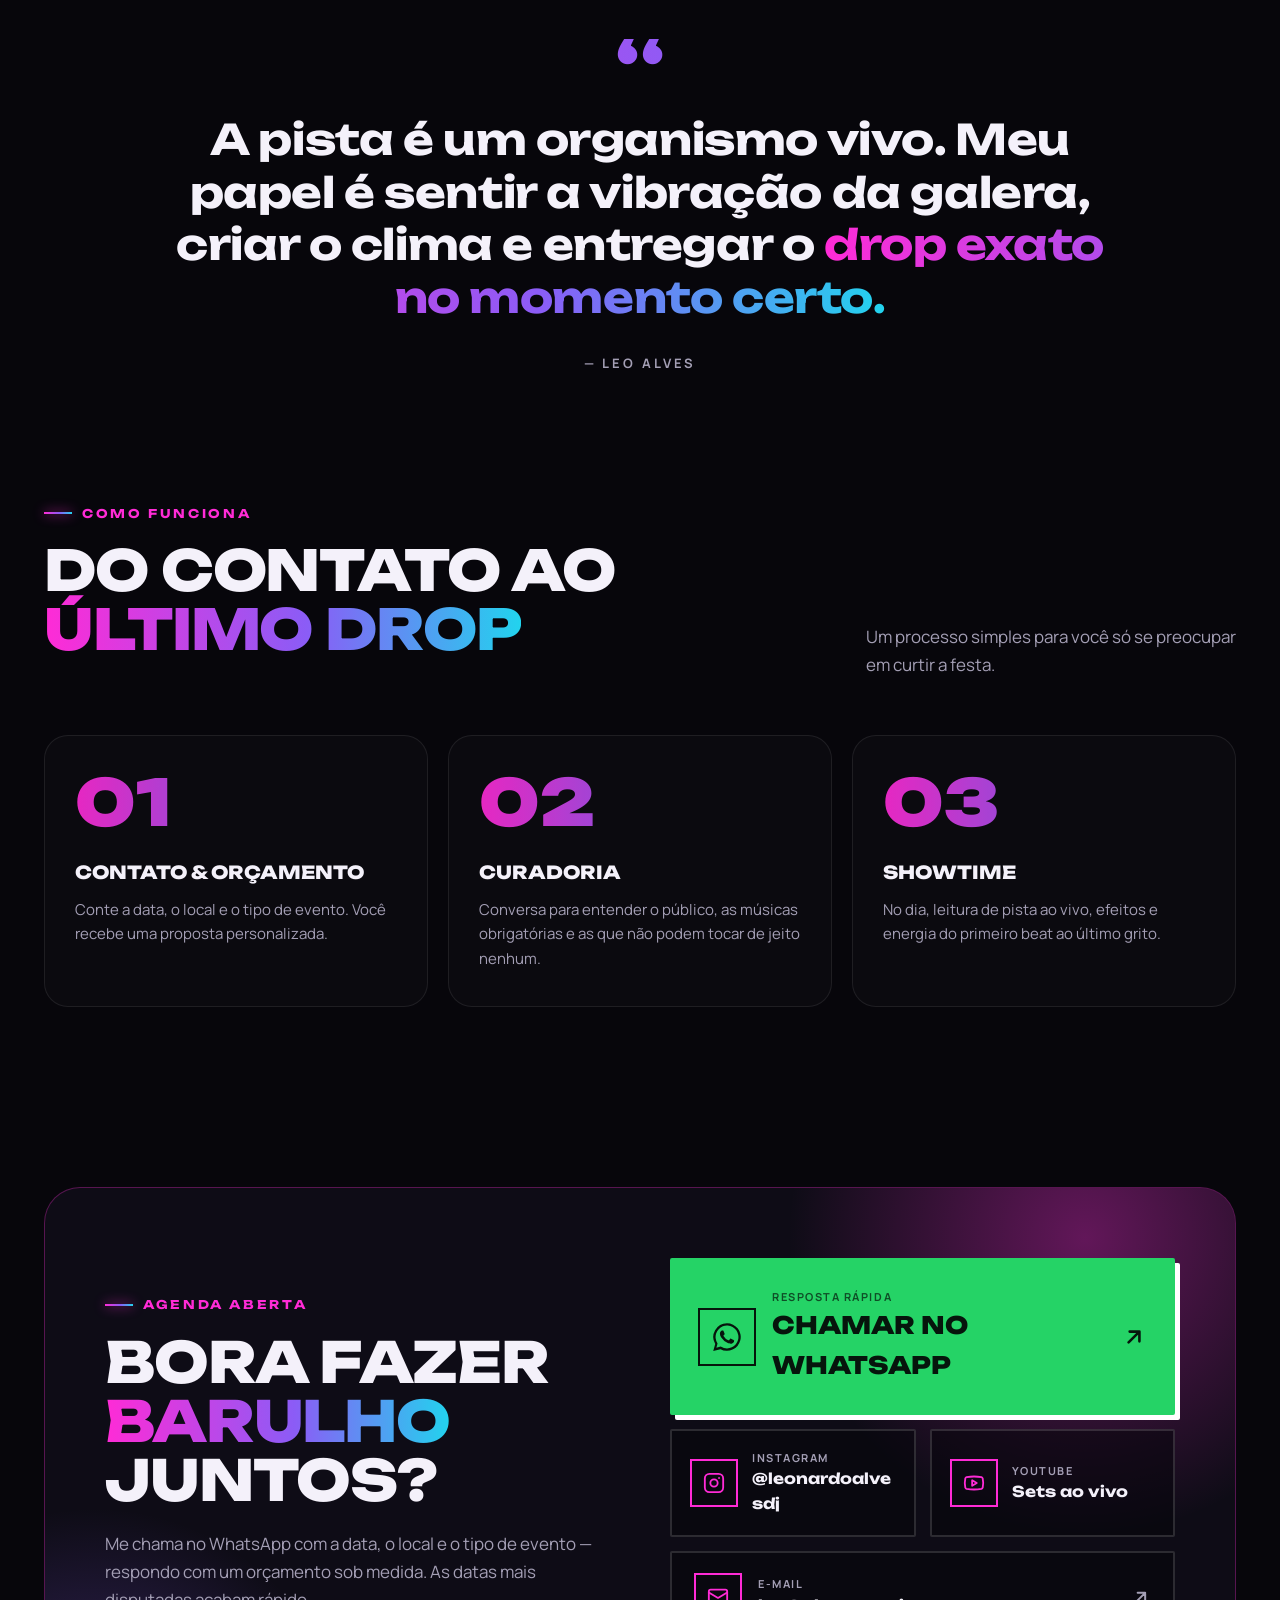
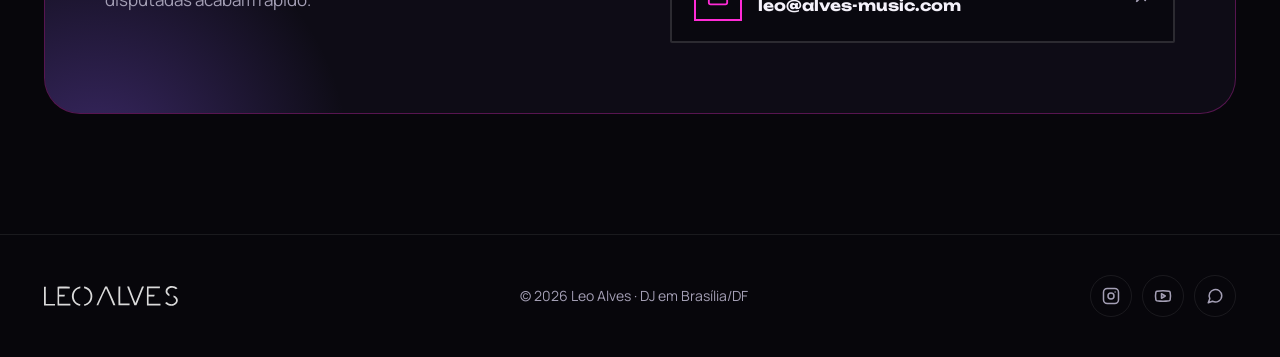
==== commit cb4d3b41: "texto para o publico" ====
--- a/index.html
+++ b/index.html
@@ -140,7 +140,7 @@
       <div class="section-head">
         <div>
           <span class="eyebrow reveal">Para cada celebração</span>
-          <h2 class="title reveal d1">Uma pista <span class="grad-text">sob medida</span></h2>
+          <h2 class="title reveal d1">Cada evento tem seu <span class="grad-text">ritmo.</span></h2>
         </div>
         <p class="reveal d2">Do casamento intimista ao rooftop lotado: a trilha é pensada para o seu público, o seu horário e a energia que você quer entregar.</p>
       </div>
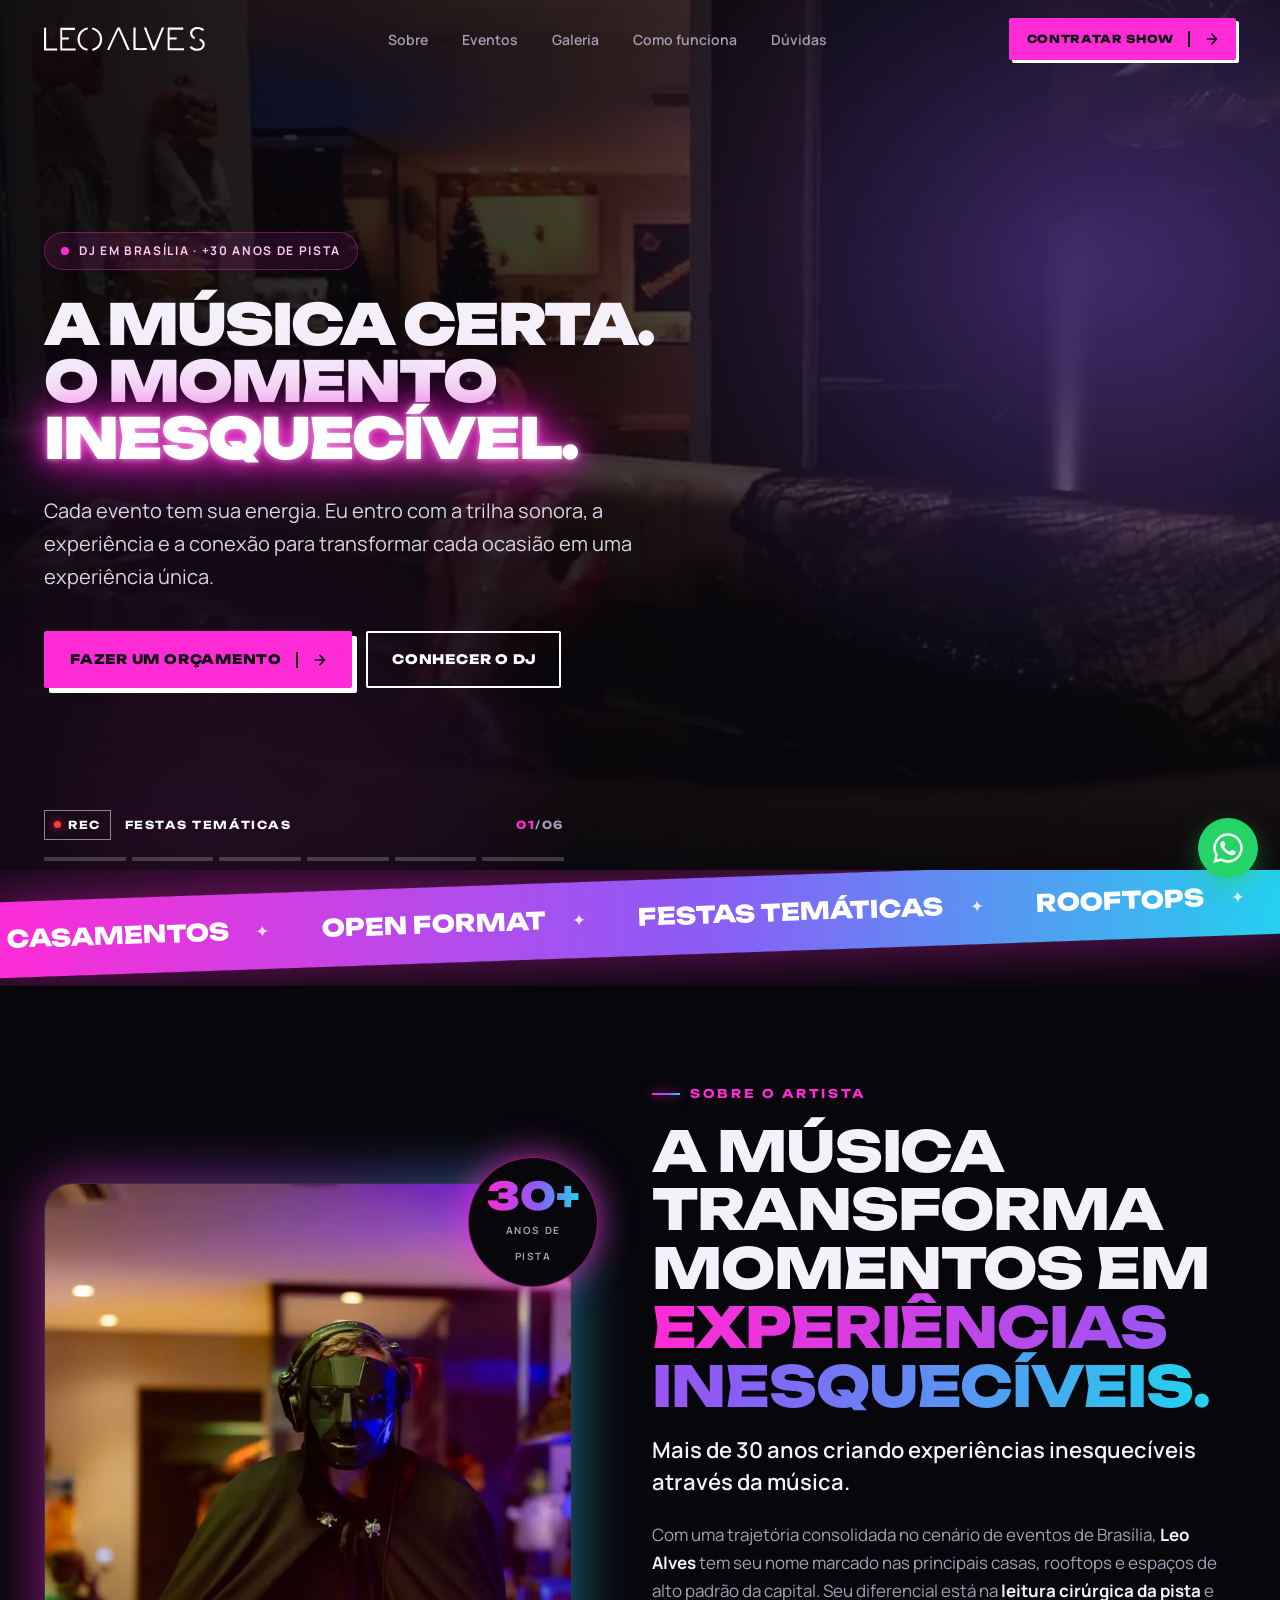
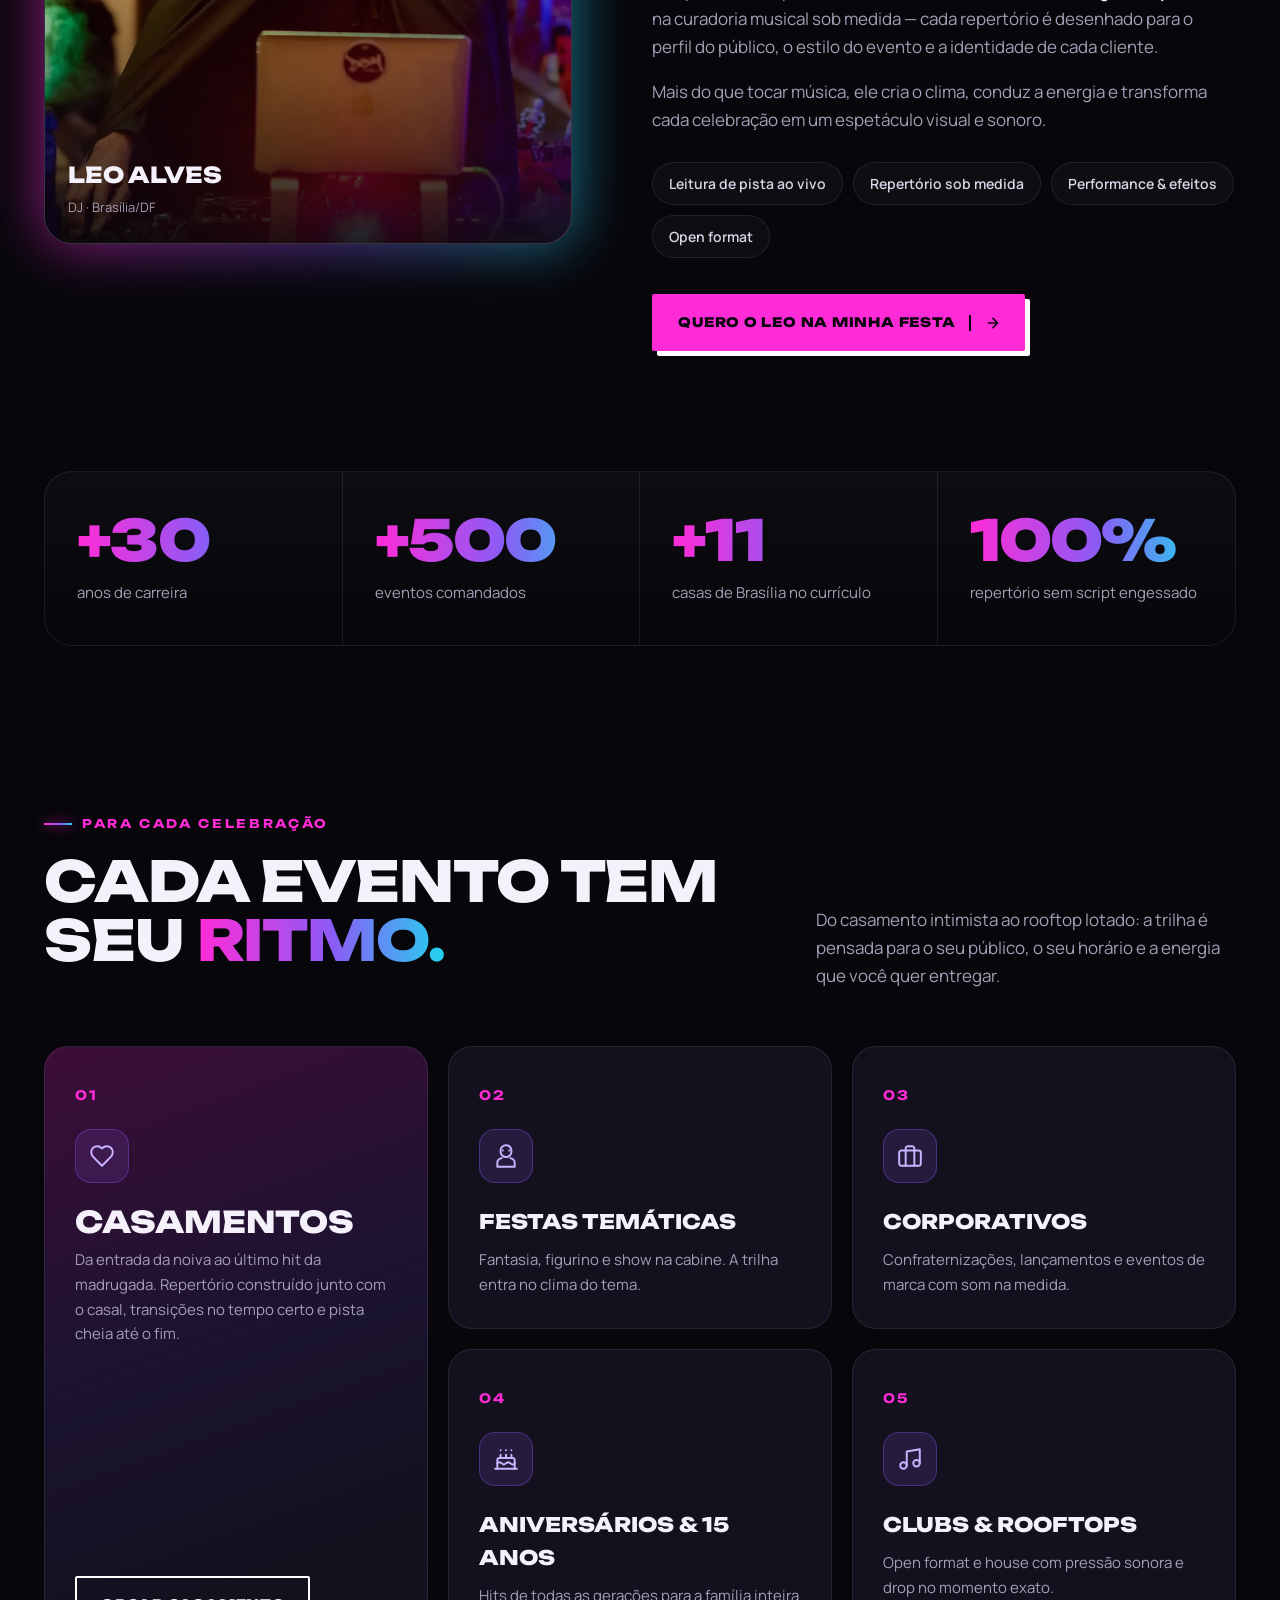
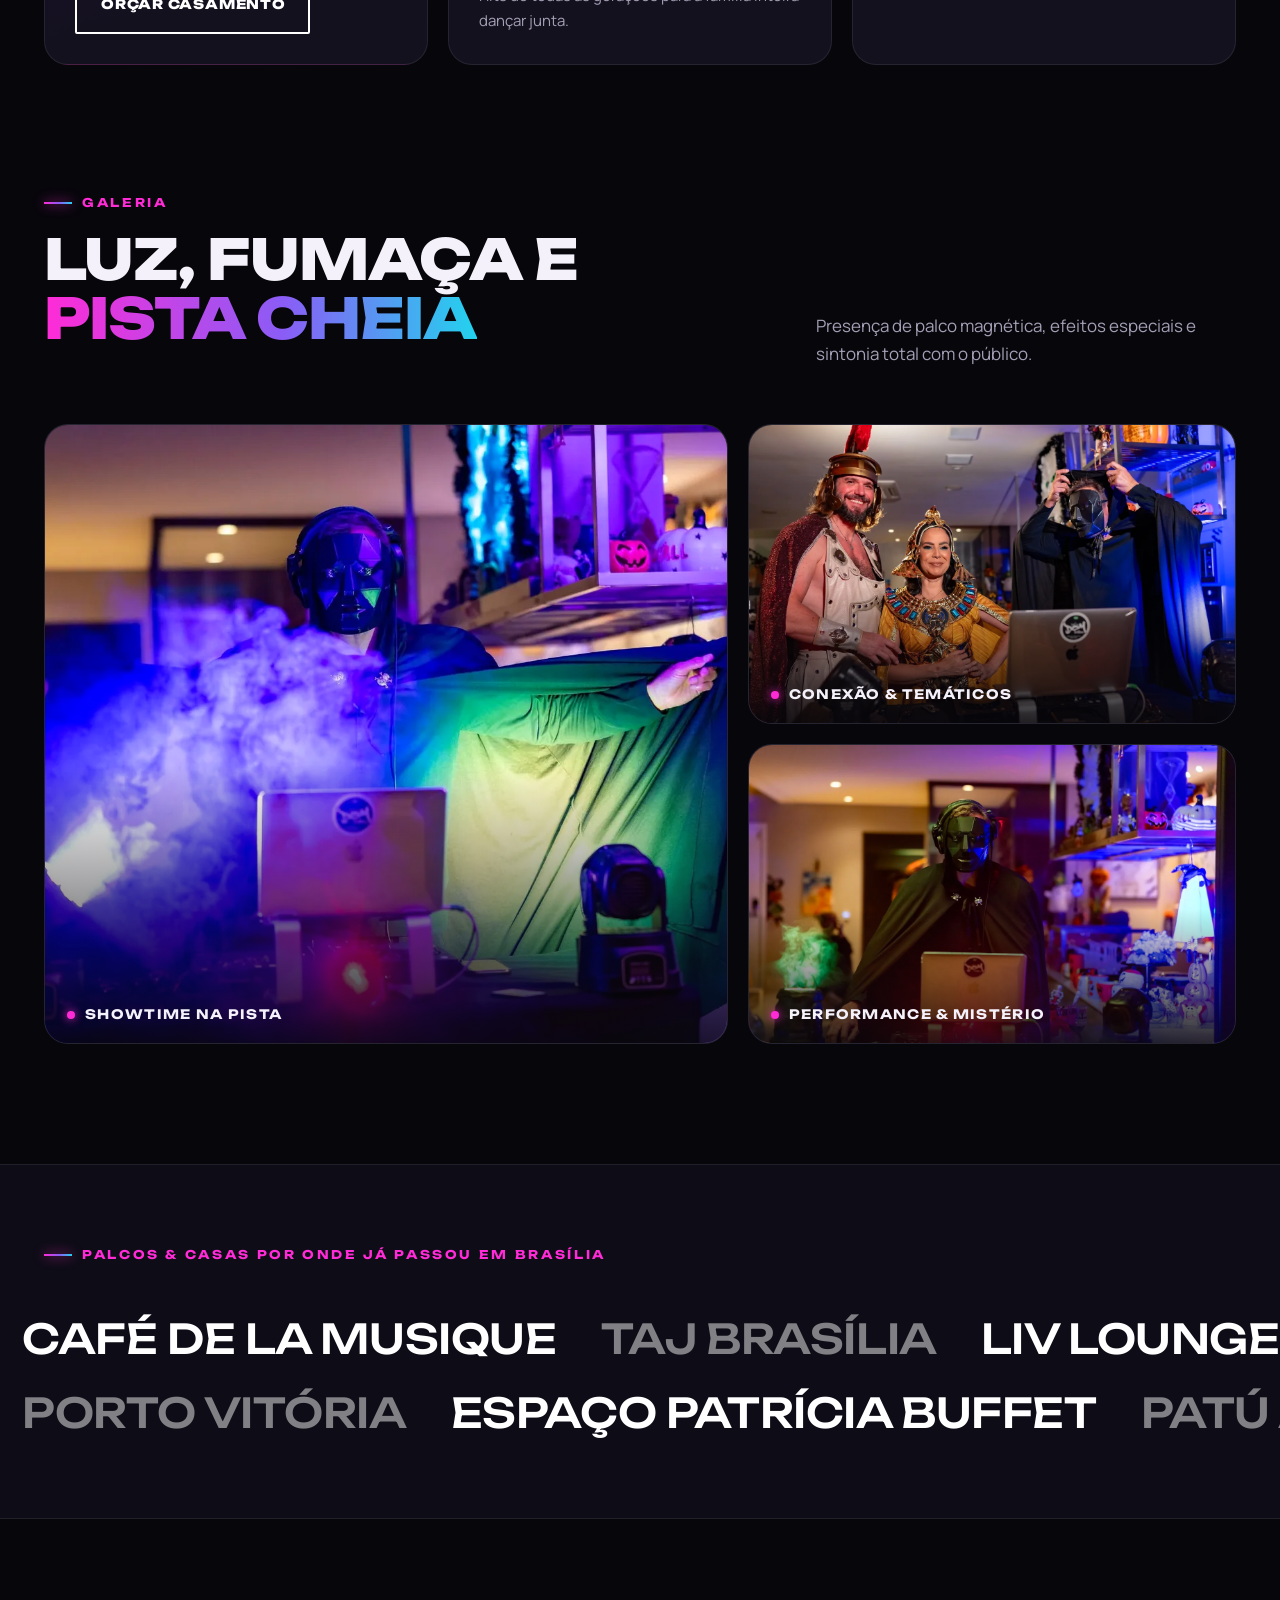
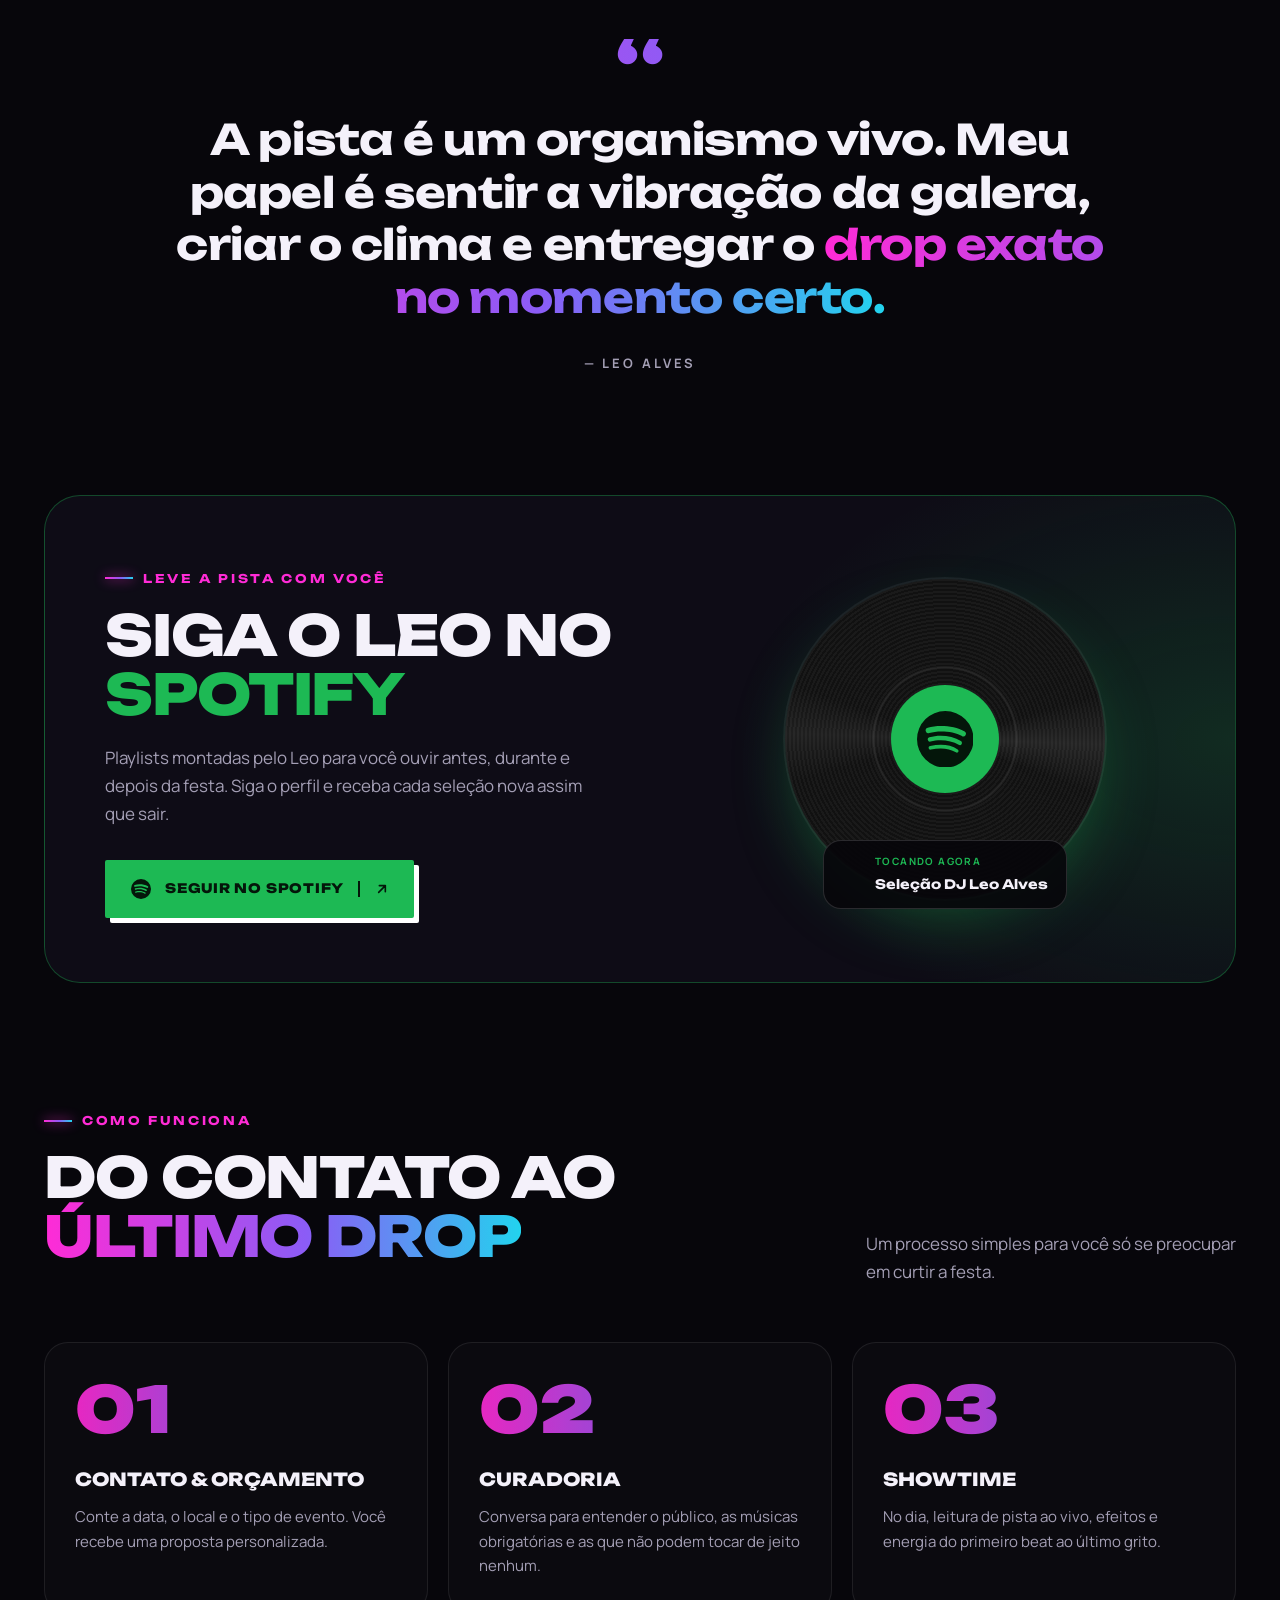
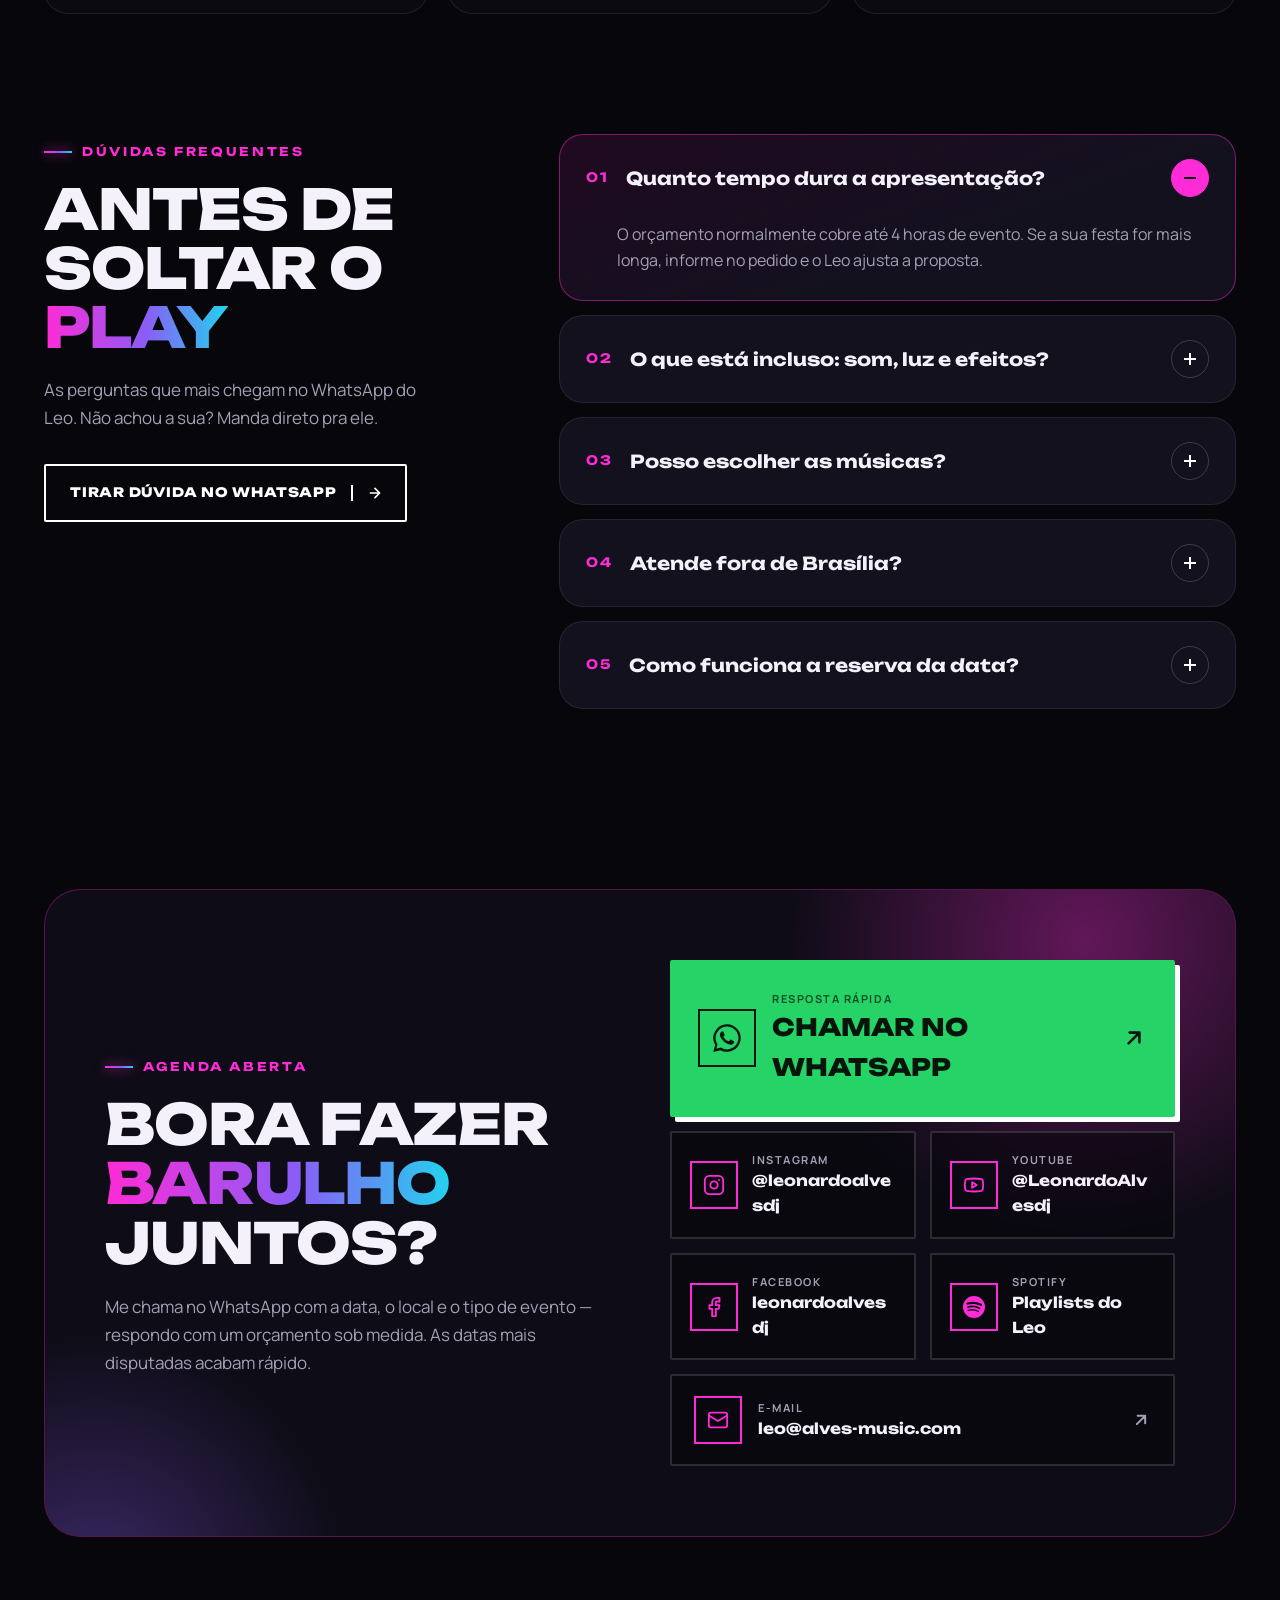
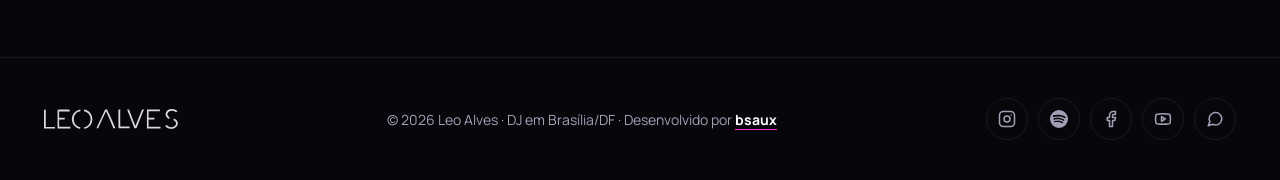
==== commit 870bf8b8: "ajustes finais" ====
--- a/index.html
+++ b/index.html
@@ -12,6 +12,7 @@
   <noscript><link rel="stylesheet" href="https://fonts.googleapis.com/css2?family=Unbounded:wght@500;700;800;900&family=Manrope:wght@400;500;600;700&display=swap" /></noscript>
   <link rel="icon" href="data:image/svg+xml,%3Csvg xmlns='http://www.w3.org/2000/svg' viewBox='0 0 32 32'%3E%3Crect width='32' height='32' fill='%2307060B'/%3E%3Cpath d='M9 7v18h9' stroke='%23FF2BD6' stroke-width='4' fill='none'/%3E%3Ccircle cx='23' cy='20' r='4' fill='%23FF2BD6'/%3E%3C/svg%3E" />
   <link rel="stylesheet" href="assets/css/lp.css" />
+  <script type="application/ld+json">{"@context": "https://schema.org", "@type": "FAQPage", "mainEntity": [{"@type": "Question", "name": "Quanto tempo dura a apresentação?", "acceptedAnswer": {"@type": "Answer", "text": "O orçamento normalmente cobre até 4 horas de evento. Se a sua festa for mais longa, informe no pedido e o Leo ajusta a proposta."}}, {"@type": "Question", "name": "O que está incluso: som, luz e efeitos?", "acceptedAnswer": {"@type": "Answer", "text": "Sim. O Leo leva a estrutura completa: controladora, som, iluminação com moving heads e laser, máquina de fumaça e mesa com pano preto."}}, {"@type": "Question", "name": "Posso escolher as músicas?", "acceptedAnswer": {"@type": "Answer", "text": "Sim. Na conversa de curadoria você indica as músicas obrigatórias e as que não podem tocar de jeito nenhum."}}, {"@type": "Question", "name": "Atende fora de Brasília?", "acceptedAnswer": {"@type": "Answer", "text": "Conte o local do evento no pedido de orçamento e o Leo confirma a disponibilidade e eventuais custos de deslocamento."}}, {"@type": "Question", "name": "Como funciona a reserva da data?", "acceptedAnswer": {"@type": "Answer", "text": "A data fica reservada após a confirmação do orçamento. Forma de pagamento, sinal e política de remarcação são combinados direto com o Leo pelo WhatsApp."}}]}</script>
 </head>
 <body>
 
@@ -24,6 +25,7 @@
         <li><a href="#eventos">Eventos</a></li>
         <li><a href="#galeria">Galeria</a></li>
         <li><a href="#como-funciona">Como funciona</a></li>
+        <li><a href="#faq">Dúvidas</a></li>
       </ul>
       <a href="#orcamento" class="btn btn-neon js-wa" data-wa-msg="Olá, Leo! Vim pelo site e quero contratar seu show para o meu evento.">Contratar show
         <svg viewBox="0 0 24 24" fill="none" stroke="currentColor" stroke-width="2.4" stroke-linecap="round" stroke-linejoin="round"><path d="M5 12h14M12 5l7 7-7 7"/></svg>
@@ -38,6 +40,7 @@
     <a href="#eventos">Eventos</a>
     <a href="#galeria">Galeria</a>
     <a href="#como-funciona">Como funciona</a>
+    <a href="#faq">Dúvidas</a>
     <a href="#orcamento" class="btn btn-neon js-wa" data-wa-msg="Olá, Leo! Vim pelo site e quero um orçamento para o meu evento.">Fazer orçamento</a>
   </div>
 
@@ -237,6 +240,32 @@
     </div>
   </section>
 
+  <!-- SPOTIFY -->
+  <section class="spotify" id="spotify">
+    <div class="wrap">
+      <div class="spotify-box reveal">
+        <div class="spotify-text">
+          <span class="eyebrow">Leve a pista com você</span>
+          <h2 class="title">Siga o Leo no <span class="sp-green">Spotify</span></h2>
+          <p>Playlists montadas pelo Leo para você ouvir antes, durante e depois da festa. Siga o perfil e receba cada seleção nova assim que sair.</p>
+          <a href="https://open.spotify.com/user/djellys" class="btn btn-spotify" target="_blank" rel="noopener">
+            <span class="sp-ico"><svg viewBox="0 0 24 24" fill="currentColor" aria-hidden="true"><path d="M12 0a12 12 0 1 0 0 24 12 12 0 0 0 0-24Zm5.5 17.3a.75.75 0 0 1-1 .25c-2.8-1.7-6.4-2.1-10.6-1.2a.75.75 0 1 1-.33-1.46c4.6-1 8.6-.6 11.7 1.4.36.22.47.69.25 1Zm1.47-3.27a.94.94 0 0 1-1.29.31c-3.2-2-8.1-2.5-11.9-1.4a.94.94 0 1 1-.55-1.8c4.3-1.3 9.7-.7 13.4 1.6.44.27.58.85.31 1.29Zm.13-3.4C15.3 8.4 8.9 8.2 5.2 9.3a1.13 1.13 0 1 1-.65-2.16c4.3-1.3 11.3-1 15.7 1.6a1.13 1.13 0 0 1-1.15 1.94Z"/></svg></span>Seguir no Spotify
+            <svg viewBox="0 0 24 24" fill="none" stroke="currentColor" stroke-width="2.4" stroke-linecap="round" stroke-linejoin="round"><path d="M7 17 17 7M8 7h9v9"/></svg>
+          </a>
+        </div>
+        <a href="https://open.spotify.com/user/djellys" class="spotify-visual" target="_blank" rel="noopener" aria-label="Abrir o perfil do DJ Leo Alves no Spotify">
+          <div class="vinyl" aria-hidden="true">
+            <div class="vinyl-label"><svg viewBox="0 0 24 24" fill="currentColor" aria-hidden="true"><path d="M12 0a12 12 0 1 0 0 24 12 12 0 0 0 0-24Zm5.5 17.3a.75.75 0 0 1-1 .25c-2.8-1.7-6.4-2.1-10.6-1.2a.75.75 0 1 1-.33-1.46c4.6-1 8.6-.6 11.7 1.4.36.22.47.69.25 1Zm1.47-3.27a.94.94 0 0 1-1.29.31c-3.2-2-8.1-2.5-11.9-1.4a.94.94 0 1 1-.55-1.8c4.3-1.3 9.7-.7 13.4 1.6.44.27.58.85.31 1.29Zm.13-3.4C15.3 8.4 8.9 8.2 5.2 9.3a1.13 1.13 0 1 1-.65-2.16c4.3-1.3 11.3-1 15.7 1.6a1.13 1.13 0 0 1-1.15 1.94Z"/></svg></div>
+          </div>
+          <div class="sp-now" aria-hidden="true">
+            <div class="sp-eq"><i></i><i></i><i></i><i></i></div>
+            <div><small>Tocando agora</small><strong>Seleção DJ Leo Alves</strong></div>
+          </div>
+        </a>
+      </div>
+    </div>
+  </section>
+
   <!-- COMO FUNCIONA -->
   <section id="como-funciona" style="padding-top: 0;">
     <div class="wrap">
@@ -251,6 +280,42 @@
         <div class="step reveal"><h3>Contato &amp; orçamento</h3><p>Conte a data, o local e o tipo de evento. Você recebe uma proposta personalizada.</p></div>
         <div class="step reveal d1"><h3>Curadoria</h3><p>Conversa para entender o público, as músicas obrigatórias e as que não podem tocar de jeito nenhum.</p></div>
         <div class="step reveal d2"><h3>Showtime</h3><p>No dia, leitura de pista ao vivo, efeitos e energia do primeiro beat ao último grito.</p></div>
+      </div>
+    </div>
+  </section>
+
+  <!-- FAQ -->
+  <section id="faq" class="faq" style="padding-top: 0;">
+    <div class="wrap faq-grid">
+      <div class="faq-side">
+        <span class="eyebrow reveal">Dúvidas frequentes</span>
+        <h2 class="title reveal d1">Antes de soltar o <span class="grad-text">play</span></h2>
+        <p class="reveal d2">As perguntas que mais chegam no WhatsApp do Leo. Não achou a sua? Manda direto pra ele.</p>
+        <a href="#orcamento" class="btn btn-ghost js-wa reveal d3" data-wa-msg="Olá, Leo! Vim pelo site e tenho uma dúvida sobre o seu show.">Tirar dúvida no WhatsApp
+          <svg viewBox="0 0 24 24" fill="none" stroke="currentColor" stroke-width="2.4" stroke-linecap="round" stroke-linejoin="round"><path d="M5 12h14M12 5l7 7-7 7"/></svg>
+        </a>
+      </div>
+      <div class="faq-list">
+          <details class="faq-item reveal" open>
+            <summary><span class="faq-num">01</span><span class="faq-q">Quanto tempo dura a apresentação?</span><span class="faq-ico" aria-hidden="true"></span></summary>
+            <div class="faq-a"><p>O orçamento normalmente cobre até 4 horas de evento. Se a sua festa for mais longa, informe no pedido e o Leo ajusta a proposta.</p></div>
+          </details>
+          <details class="faq-item reveal d1">
+            <summary><span class="faq-num">02</span><span class="faq-q">O que está incluso: som, luz e efeitos?</span><span class="faq-ico" aria-hidden="true"></span></summary>
+            <div class="faq-a"><p>Sim. O Leo leva a estrutura completa: controladora, som, iluminação com moving heads e laser, máquina de fumaça e mesa com pano preto.</p></div>
+          </details>
+          <details class="faq-item reveal">
+            <summary><span class="faq-num">03</span><span class="faq-q">Posso escolher as músicas?</span><span class="faq-ico" aria-hidden="true"></span></summary>
+            <div class="faq-a"><p>Sim. Na conversa de curadoria você indica as músicas obrigatórias e as que não podem tocar de jeito nenhum.</p></div>
+          </details>
+          <details class="faq-item reveal d1">
+            <summary><span class="faq-num">04</span><span class="faq-q">Atende fora de Brasília?</span><span class="faq-ico" aria-hidden="true"></span></summary>
+            <div class="faq-a"><p>Conte o local do evento no pedido de orçamento e o Leo confirma a disponibilidade e eventuais custos de deslocamento.</p></div>
+          </details>
+          <details class="faq-item reveal">
+            <summary><span class="faq-num">05</span><span class="faq-q">Como funciona a reserva da data?</span><span class="faq-ico" aria-hidden="true"></span></summary>
+            <div class="faq-a"><p>A data fica reservada após a confirmação do orçamento. Forma de pagamento, sinal e política de remarcação são combinados direto com o Leo pelo WhatsApp.</p></div>
+          </details>
       </div>
     </div>
   </section>
@@ -277,9 +342,21 @@
               <span class="c-txt"><small>Instagram</small><strong>@leonardoalvesdj</strong></span>
               <svg class="c-arrow" viewBox="0 0 24 24" fill="none" stroke="currentColor" stroke-width="2.4" stroke-linecap="round" stroke-linejoin="round"><path d="M7 17 17 7M8 7h9v9"/></svg>
             </a>
-            <a href="#" class="c-card c-sm" target="_blank" rel="noopener">
+            <a href="https://www.youtube.com/@LeonardoAlvesdj" class="c-card c-sm" target="_blank" rel="noopener">
               <span class="c-ico"><svg viewBox="0 0 24 24" fill="none" stroke="currentColor" stroke-width="2" stroke-linecap="round" stroke-linejoin="round"><path d="M2.5 17a24 24 0 0 1 0-10 2 2 0 0 1 1.4-1.4 49.6 49.6 0 0 1 16.2 0A2 2 0 0 1 21.5 7a24 24 0 0 1 0 10 2 2 0 0 1-1.4 1.4 49.6 49.6 0 0 1-16.2 0A2 2 0 0 1 2.5 17"/><path d="m10 15 5-3-5-3z"/></svg></span>
-              <span class="c-txt"><small>YouTube</small><strong>Sets ao vivo</strong></span>
+              <span class="c-txt"><small>YouTube</small><strong>@LeonardoAlvesdj</strong></span>
+              <svg class="c-arrow" viewBox="0 0 24 24" fill="none" stroke="currentColor" stroke-width="2.4" stroke-linecap="round" stroke-linejoin="round"><path d="M7 17 17 7M8 7h9v9"/></svg>
+            </a>
+          </div>
+          <div class="c-row">
+            <a href="https://www.facebook.com/leonardoalvesdj" class="c-card c-sm" target="_blank" rel="noopener">
+              <span class="c-ico"><svg viewBox="0 0 24 24" fill="none" stroke="currentColor" stroke-width="2" stroke-linecap="round" stroke-linejoin="round"><path d="M18 2h-3a5 5 0 0 0-5 5v3H7v4h3v8h4v-8h3l1-4h-4V7a1 1 0 0 1 1-1h3z"/></svg></span>
+              <span class="c-txt"><small>Facebook</small><strong>leonardoalvesdj</strong></span>
+              <svg class="c-arrow" viewBox="0 0 24 24" fill="none" stroke="currentColor" stroke-width="2.4" stroke-linecap="round" stroke-linejoin="round"><path d="M7 17 17 7M8 7h9v9"/></svg>
+            </a>
+            <a href="https://open.spotify.com/user/djellys" class="c-card c-sm" target="_blank" rel="noopener">
+              <span class="c-ico"><svg viewBox="0 0 24 24" fill="currentColor"><path d="M12 0a12 12 0 1 0 0 24 12 12 0 0 0 0-24Zm5.5 17.3a.75.75 0 0 1-1 .25c-2.8-1.7-6.4-2.1-10.6-1.2a.75.75 0 1 1-.33-1.46c4.6-1 8.6-.6 11.7 1.4.36.22.47.69.25 1Zm1.47-3.27a.94.94 0 0 1-1.29.31c-3.2-2-8.1-2.5-11.9-1.4a.94.94 0 1 1-.55-1.8c4.3-1.3 9.7-.7 13.4 1.6.44.27.58.85.31 1.29Zm.13-3.4C15.3 8.4 8.9 8.2 5.2 9.3a1.13 1.13 0 1 1-.65-2.16c4.3-1.3 11.3-1 15.7 1.6a1.13 1.13 0 0 1-1.15 1.94Z"/></svg></span>
+              <span class="c-txt"><small>Spotify</small><strong>Playlists do Leo</strong></span>
               <svg class="c-arrow" viewBox="0 0 24 24" fill="none" stroke="currentColor" stroke-width="2.4" stroke-linecap="round" stroke-linejoin="round"><path d="M7 17 17 7M8 7h9v9"/></svg>
             </a>
           </div>
@@ -297,10 +374,12 @@
   <footer>
     <div class="wrap">
       <img src="assets/img/logo-light.svg" alt="Leo Alves" width="464" height="69" />
-      <p>© <span id="year"></span> Leo Alves · DJ em Brasília/DF</p>
+      <p>© <span id="year"></span> Leo Alves · DJ em Brasília/DF · Desenvolvido por <a class="dev-credit" href="https://bsaux.com.br/" target="_blank" rel="noopener">bsaux</a></p>
       <div class="socials">
         <a href="https://www.instagram.com/leonardoalvesdj" target="_blank" rel="noopener" aria-label="Instagram"><svg viewBox="0 0 24 24" fill="none" stroke="currentColor" stroke-width="2" stroke-linecap="round" stroke-linejoin="round"><rect x="2" y="2" width="20" height="20" rx="5"/><circle cx="12" cy="12" r="4"/><path d="M17.5 6.5h.01"/></svg></a>
-        <a href="#" aria-label="YouTube"><svg viewBox="0 0 24 24" fill="none" stroke="currentColor" stroke-width="2" stroke-linecap="round" stroke-linejoin="round"><path d="M2.5 17a24 24 0 0 1 0-10 2 2 0 0 1 1.4-1.4 49.6 49.6 0 0 1 16.2 0A2 2 0 0 1 21.5 7a24 24 0 0 1 0 10 2 2 0 0 1-1.4 1.4 49.6 49.6 0 0 1-16.2 0A2 2 0 0 1 2.5 17"/><path d="m10 15 5-3-5-3z"/></svg></a>
+        <a href="https://open.spotify.com/user/djellys" target="_blank" rel="noopener" aria-label="Spotify"><svg viewBox="0 0 24 24" fill="currentColor" aria-hidden="true"><path d="M12 0a12 12 0 1 0 0 24 12 12 0 0 0 0-24Zm5.5 17.3a.75.75 0 0 1-1 .25c-2.8-1.7-6.4-2.1-10.6-1.2a.75.75 0 1 1-.33-1.46c4.6-1 8.6-.6 11.7 1.4.36.22.47.69.25 1Zm1.47-3.27a.94.94 0 0 1-1.29.31c-3.2-2-8.1-2.5-11.9-1.4a.94.94 0 1 1-.55-1.8c4.3-1.3 9.7-.7 13.4 1.6.44.27.58.85.31 1.29Zm.13-3.4C15.3 8.4 8.9 8.2 5.2 9.3a1.13 1.13 0 1 1-.65-2.16c4.3-1.3 11.3-1 15.7 1.6a1.13 1.13 0 0 1-1.15 1.94Z"/></svg></a>
+        <a href="https://www.facebook.com/leonardoalvesdj" target="_blank" rel="noopener" aria-label="Facebook"><svg viewBox="0 0 24 24" fill="none" stroke="currentColor" stroke-width="2" stroke-linecap="round" stroke-linejoin="round"><path d="M18 2h-3a5 5 0 0 0-5 5v3H7v4h3v8h4v-8h3l1-4h-4V7a1 1 0 0 1 1-1h3z"/></svg></a>
+        <a href="https://www.youtube.com/@LeonardoAlvesdj" target="_blank" rel="noopener" aria-label="YouTube"><svg viewBox="0 0 24 24" fill="none" stroke="currentColor" stroke-width="2" stroke-linecap="round" stroke-linejoin="round"><path d="M2.5 17a24 24 0 0 1 0-10 2 2 0 0 1 1.4-1.4 49.6 49.6 0 0 1 16.2 0A2 2 0 0 1 21.5 7a24 24 0 0 1 0 10 2 2 0 0 1-1.4 1.4 49.6 49.6 0 0 1-16.2 0A2 2 0 0 1 2.5 17"/><path d="m10 15 5-3-5-3z"/></svg></a>
         <a href="#" class="js-wa" aria-label="WhatsApp"><svg viewBox="0 0 24 24" fill="none" stroke="currentColor" stroke-width="2" stroke-linecap="round" stroke-linejoin="round"><path d="M21 11.5a8.4 8.4 0 0 1-12.4 7.4L3 21l2.1-5.5A8.4 8.4 0 1 1 21 11.5Z"/></svg></a>
       </div>
     </div>
--- a/assets/css/lp.css
+++ b/assets/css/lp.css
@@ -1327,6 +1327,15 @@
   color: var(--muted);
   font-size: 14px;
 }
+
+.dev-credit {
+  color: #fff;
+  font-weight: 700;
+  border-bottom: 1px solid var(--pink);
+  transition: color .2s, border-color .2s;
+}
+
+.dev-credit:hover { color: var(--pink); }
 
 .socials {
   display: flex;
@@ -1453,6 +1462,167 @@
   .wa-float { width: 54px; height: 54px; right: 16px; bottom: 16px; }
 }
 
+/* SPOTIFY */
+.spotify { padding-top: 0; }
+.spotify-box {
+  position: relative;
+  display: grid;
+  grid-template-columns: 1.1fr .9fr;
+  gap: 48px;
+  align-items: center;
+  padding: 64px 60px;
+  border: 1px solid rgba(29, 185, 84, .35);
+  border-radius: 36px;
+  background:
+    radial-gradient(60% 90% at 100% 50%, rgba(29, 185, 84, .18), transparent 70%),
+    var(--bg-2);
+  overflow: hidden;
+}
+.spotify-text p { color: var(--muted); font-size: 17px; max-width: 480px; margin-bottom: 32px; }
+.sp-green { color: #1DB954; }
+.btn-spotify { background: #1DB954; color: #04160A; border-color: #1DB954; box-shadow: 5px 5px 0 0 #fff; }
+.btn-spotify:hover { transform: translate(-2px, -2px); box-shadow: 7px 7px 0 0 var(--pink); }
+.btn-spotify:active { transform: translate(3px, 3px); box-shadow: 2px 2px 0 0 #fff; }
+.btn-spotify .sp-ico { display: inline-grid; }
+.btn-spotify .sp-ico svg { width: 20px; height: 20px; padding: 0; border: 0; }
+.spotify-visual { position: relative; display: grid; place-items: center; min-height: 340px; }
+.vinyl {
+  width: min(320px, 70vw);
+  aspect-ratio: 1;
+  border-radius: 50%;
+  background:
+    radial-gradient(circle, transparent 0 31%, rgba(255,255,255,.06) 31.5% 32%, transparent 32.5%),
+    repeating-radial-gradient(circle, #111 0 2px, #1a1a1a 2px 4px),
+    #0b0b0b;
+  box-shadow: 0 0 0 2px rgba(255,255,255,.06), 0 30px 70px -20px rgba(29, 185, 84, .45);
+  display: grid;
+  place-items: center;
+  animation: spin 8s linear infinite;
+  position: relative;
+}
+.vinyl::after {
+  content: "";
+  position: absolute;
+  inset: 0;
+  border-radius: 50%;
+  background: conic-gradient(from 20deg, transparent 0 15%, rgba(255,255,255,.08) 20%, transparent 25% 65%, rgba(255,255,255,.06) 70%, transparent 75%);
+}
+.vinyl-label {
+  width: 34%;
+  aspect-ratio: 1;
+  border-radius: 50%;
+  background: #1DB954;
+  display: grid;
+  place-items: center;
+  color: #04160A;
+  position: relative;
+  z-index: 1;
+}
+.vinyl-label svg { width: 52%; height: 52%; }
+.spotify-visual:hover .vinyl { animation-duration: 2.5s; }
+@keyframes spin { to { transform: rotate(360deg); } }
+.sp-now {
+  position: absolute;
+  left: 50%;
+  bottom: 0;
+  transform: translateX(-50%);
+  display: flex;
+  align-items: center;
+  gap: 12px;
+  padding: 12px 18px;
+  background: rgba(7, 6, 11, .9);
+  border: 1px solid rgba(255,255,255,.14);
+  border-radius: 18px;
+  white-space: nowrap;
+}
+.sp-now small { display: block; font-size: 10px; font-weight: 700; letter-spacing: .14em; text-transform: uppercase; color: #1DB954; }
+.sp-now strong { font-family: var(--display); font-size: 13px; }
+.sp-eq { display: flex; align-items: flex-end; gap: 3px; height: 18px; }
+.sp-eq i { width: 3px; background: #1DB954; animation: eq 1s ease-in-out infinite; }
+.sp-eq i:nth-child(2) { animation-delay: -.3s; }
+.sp-eq i:nth-child(3) { animation-delay: -.6s; }
+.sp-eq i:nth-child(4) { animation-delay: -.15s; }
+@media (max-width: 860px) {
+  .spotify-box { grid-template-columns: 1fr; padding: 48px 28px; gap: 36px; }
+  .spotify-visual { min-height: 300px; }
+}
+@media (max-width: 600px) {
+  .spotify-box { padding: 40px 20px; border-radius: 26px; }
+  .btn-spotify { width: 100%; justify-content: center; }
+}
+
+/* FAQ */
+.faq-grid {
+  display: grid;
+  grid-template-columns: .8fr 1.2fr;
+  gap: 64px;
+  align-items: start;
+}
+.faq-side { position: sticky; top: 110px; }
+.faq-side p { color: var(--muted); font-size: 17px; margin-bottom: 32px; max-width: 380px; }
+.faq-list { display: grid; gap: 14px; }
+.faq-item {
+  border: 1px solid var(--line);
+  border-radius: 24px;
+  background: var(--card);
+  transition: border-color .3s, background .3s;
+  overflow: hidden;
+}
+.faq-item:hover { border-color: rgba(255, 43, 214, .35); }
+.faq-item[open] {
+  border-color: rgba(255, 43, 214, .45);
+  background: linear-gradient(160deg, rgba(255, 43, 214, .10), var(--card) 60%);
+}
+.faq-item summary {
+  display: flex;
+  align-items: center;
+  gap: 18px;
+  padding: 24px 26px;
+  cursor: pointer;
+  list-style: none;
+}
+.faq-item summary::-webkit-details-marker { display: none; }
+.faq-num { font-family: var(--display); font-size: 13px; font-weight: 700; letter-spacing: .12em; color: var(--pink); flex: none; }
+.faq-q { flex: 1; font-family: var(--display); font-size: clamp(15px, 1.4vw, 18px); font-weight: 700; line-height: 1.35; }
+.faq-ico {
+  flex: none;
+  position: relative;
+  width: 38px;
+  height: 38px;
+  border-radius: 50%;
+  border: 1px solid rgba(255, 255, 255, .18);
+  transition: background .3s, border-color .3s, transform .3s;
+}
+.faq-ico::before, .faq-ico::after {
+  content: "";
+  position: absolute;
+  left: 50%;
+  top: 50%;
+  width: 12px;
+  height: 2px;
+  background: #fff;
+  transform: translate(-50%, -50%);
+  transition: transform .3s;
+}
+.faq-ico::after { transform: translate(-50%, -50%) rotate(90deg); }
+.faq-item[open] .faq-ico { background: var(--pink); border-color: var(--pink); transform: rotate(180deg); }
+.faq-item[open] .faq-ico::before, .faq-item[open] .faq-ico::after { background: #0A0710; }
+.faq-item[open] .faq-ico::after { transform: translate(-50%, -50%) rotate(0deg); }
+.faq-a { padding: 0 26px 26px 57px; }
+.faq-a p { color: var(--muted); font-size: 16px; max-width: 620px; }
+.faq-item[open] .faq-a { animation: faqIn .35s ease; }
+@keyframes faqIn { from { opacity: 0; transform: translateY(-6px); } to { opacity: 1; transform: none; } }
+.faq-item summary:focus-visible { outline: 2px dashed var(--cyan); outline-offset: -6px; border-radius: 24px; }
+@media (max-width: 860px) {
+  .faq-grid { grid-template-columns: 1fr; gap: 36px; }
+  .faq-side { position: static; }
+}
+@media (max-width: 600px) {
+  .faq-item summary { padding: 20px 18px; gap: 12px; }
+  .faq-a { padding: 0 18px 22px 18px; }
+  .faq-ico { width: 32px; height: 32px; }
+}
+
 @media (prefers-reduced-motion: reduce) {
   *, *::before, *::after { animation: none !important; transition: none !important; }
   .reveal { opacity: 1; transform: none; }
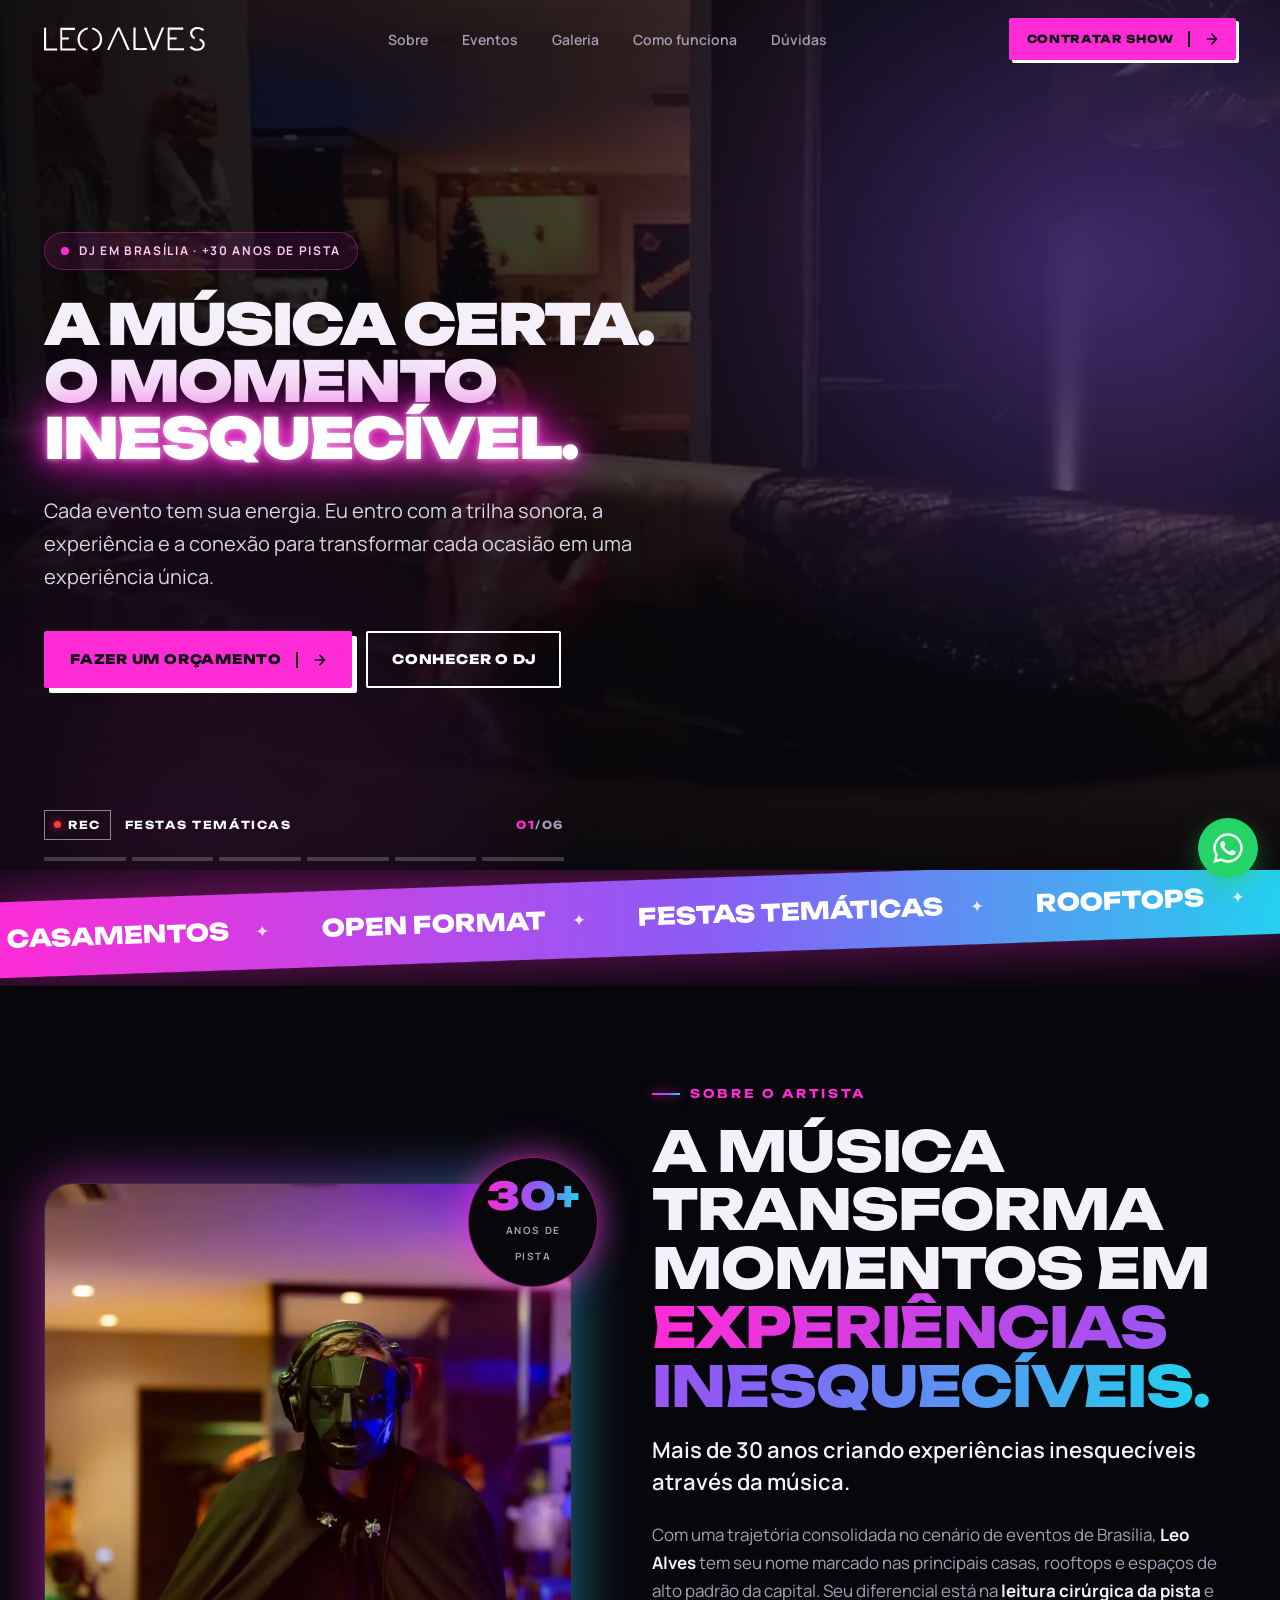
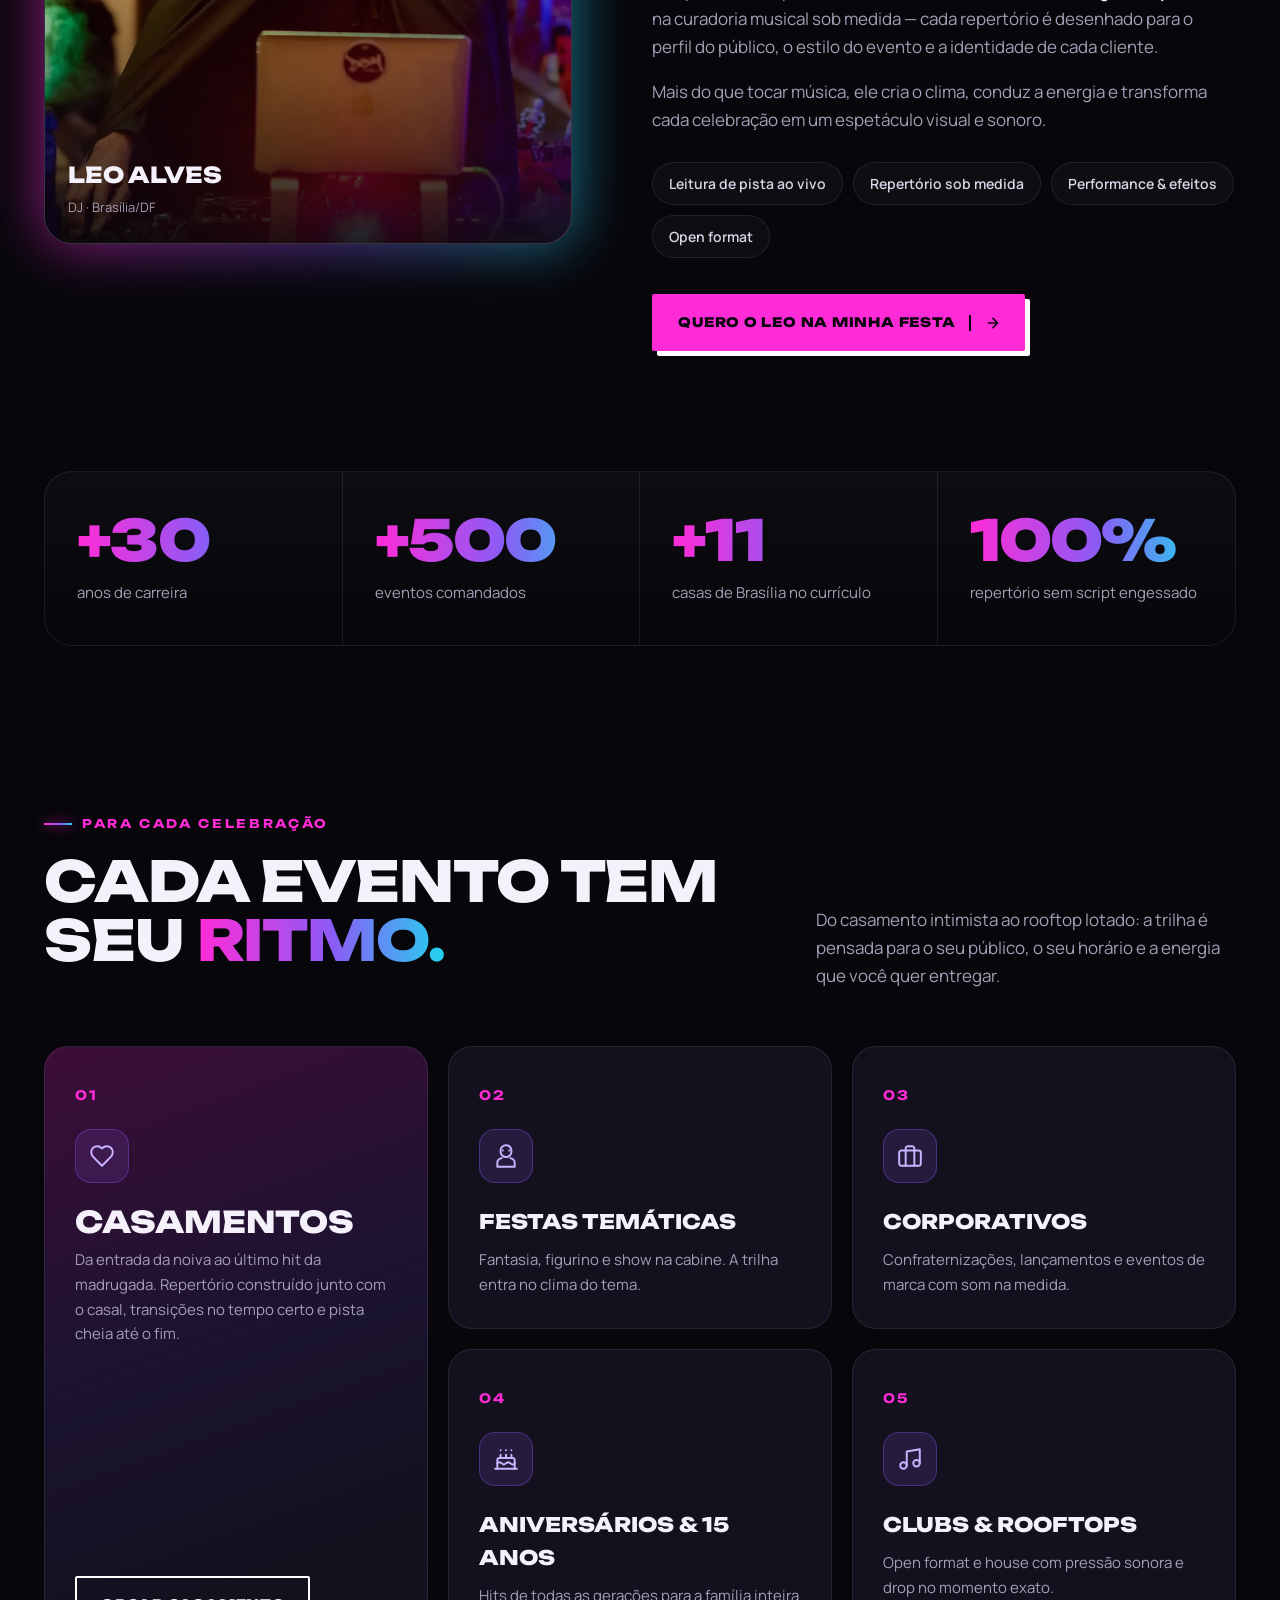
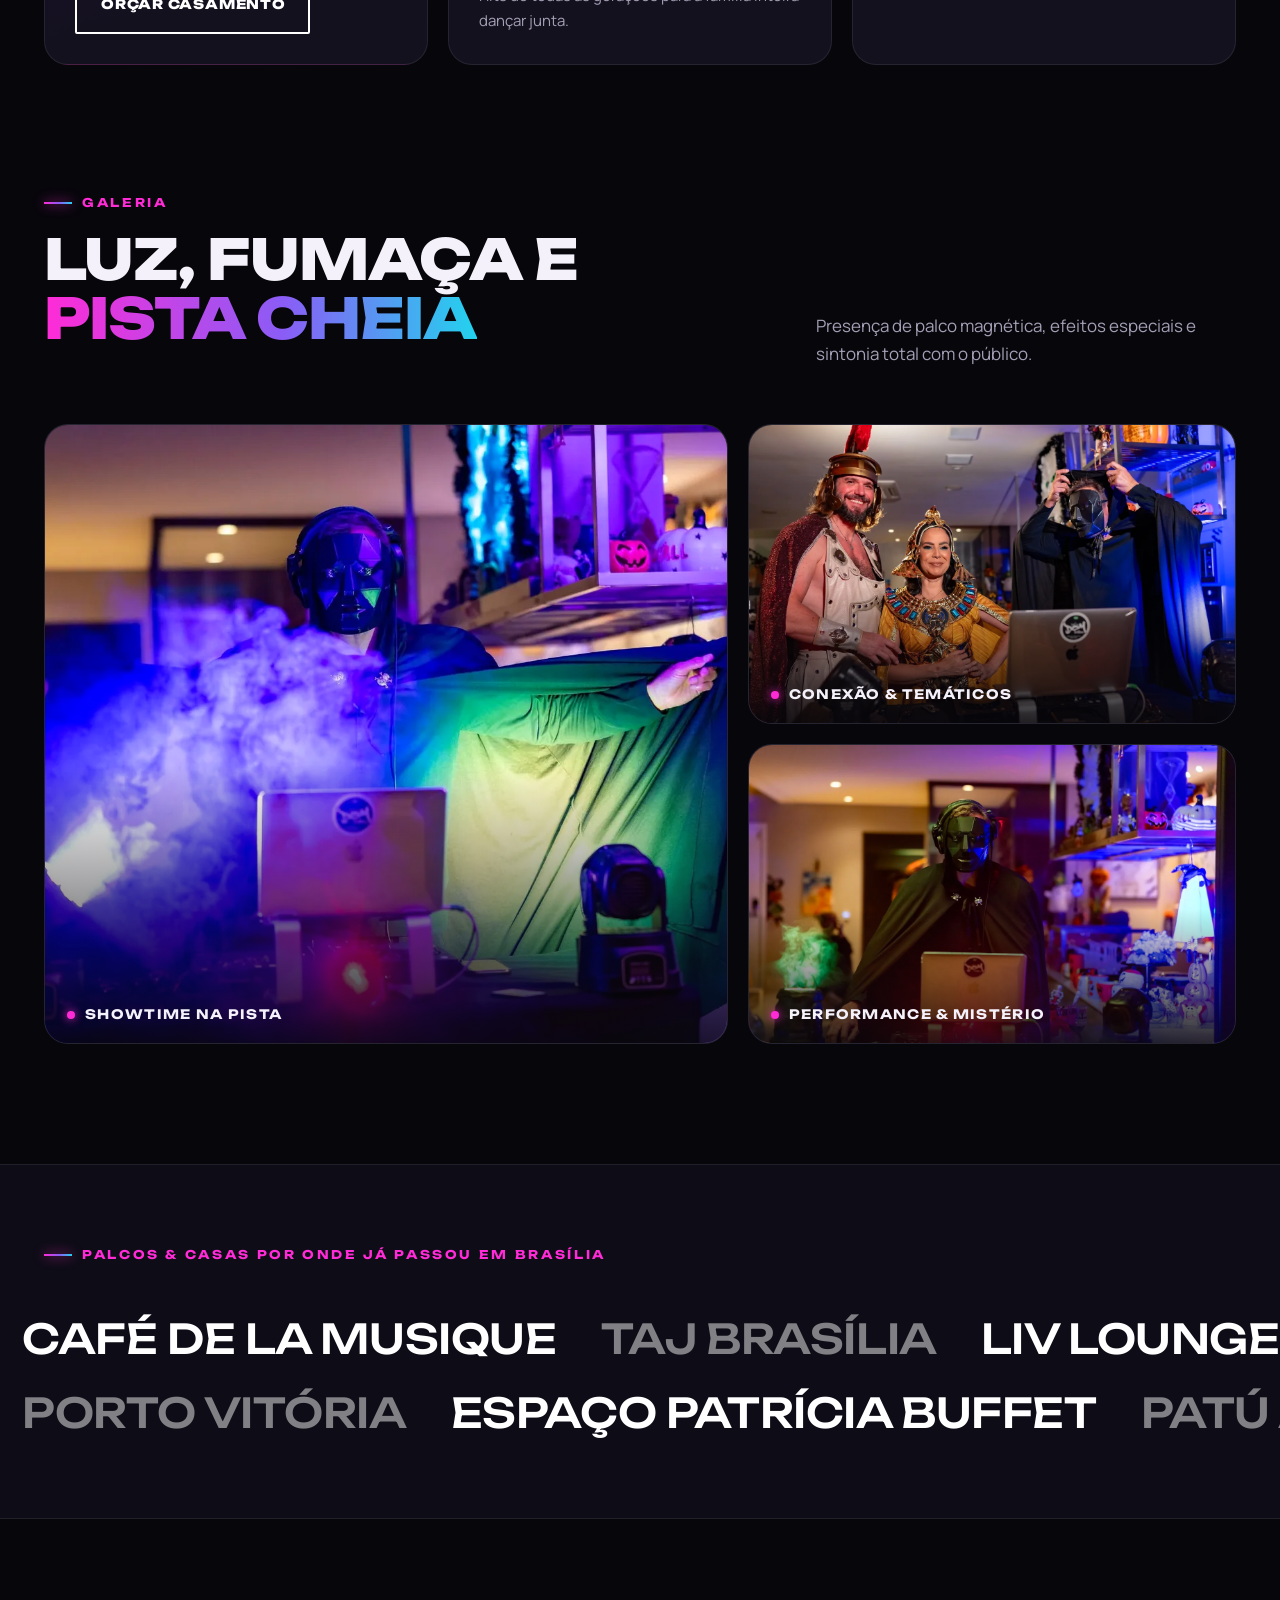
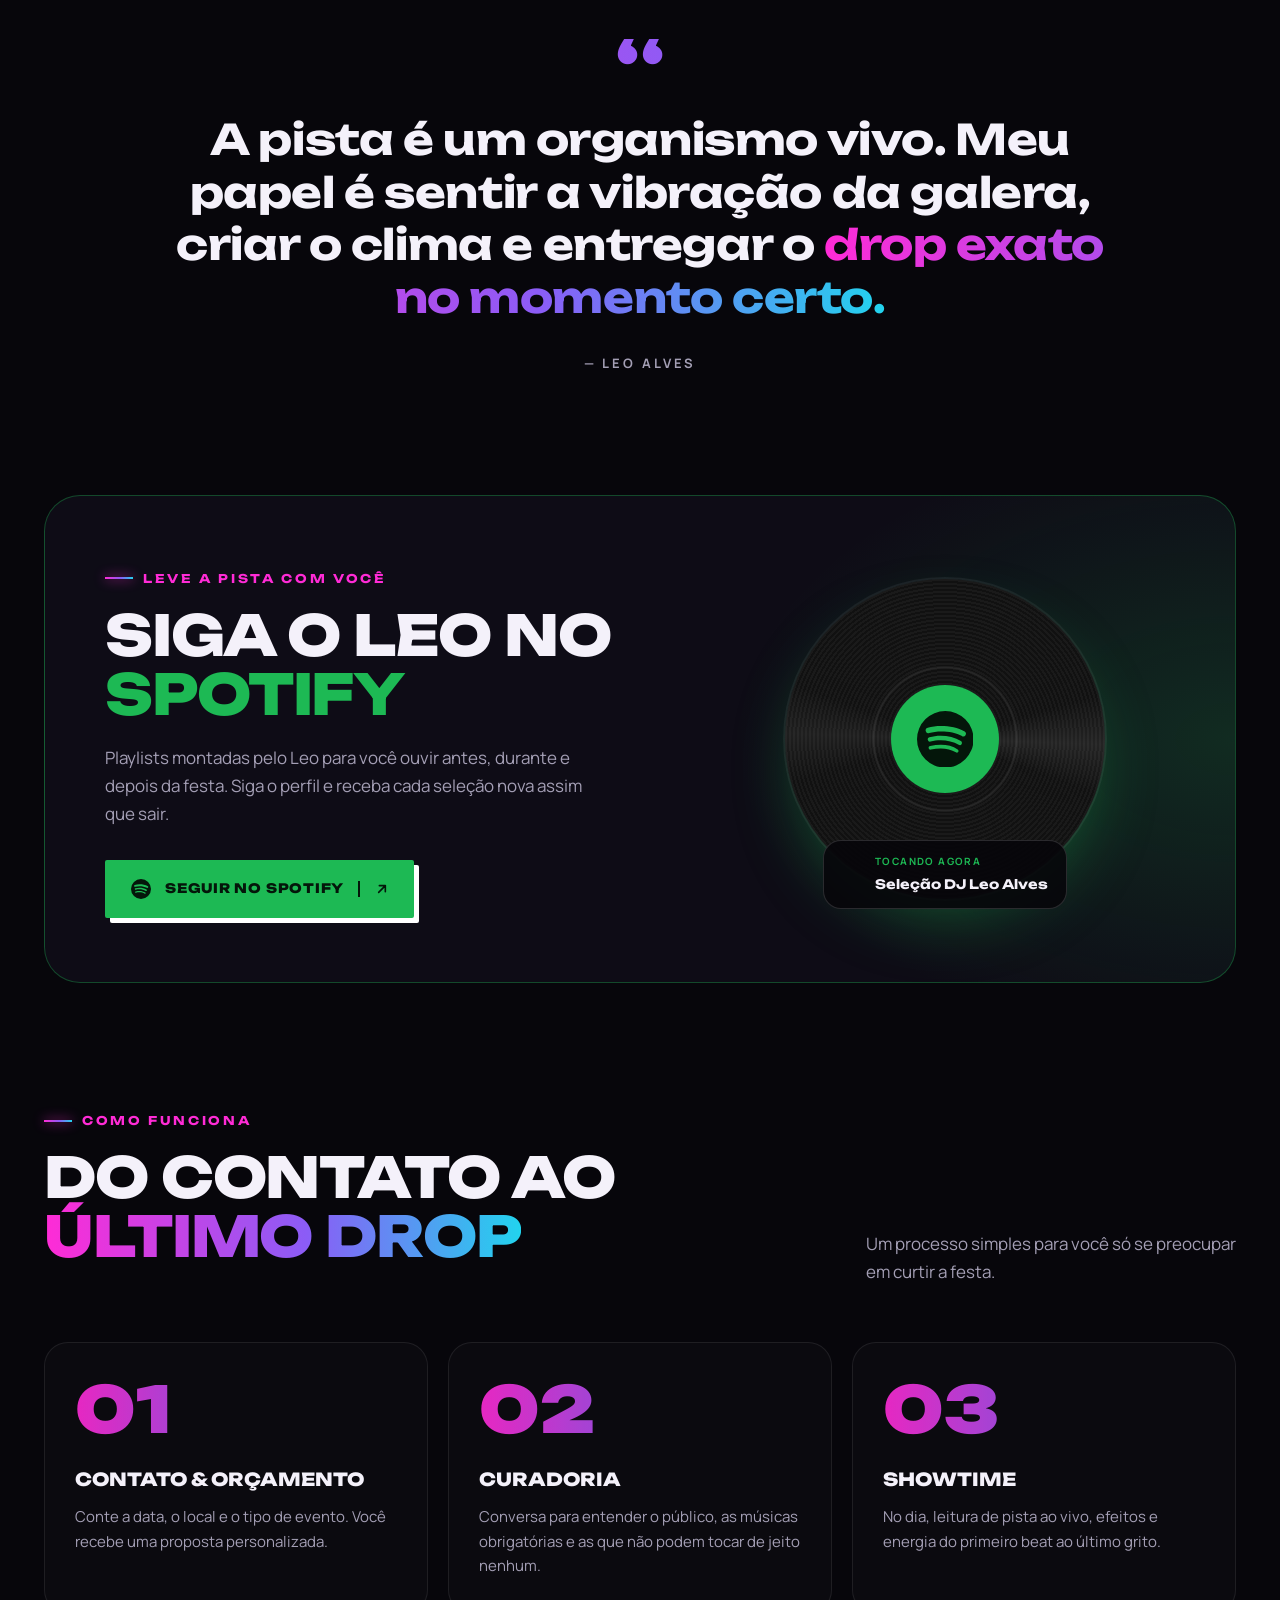
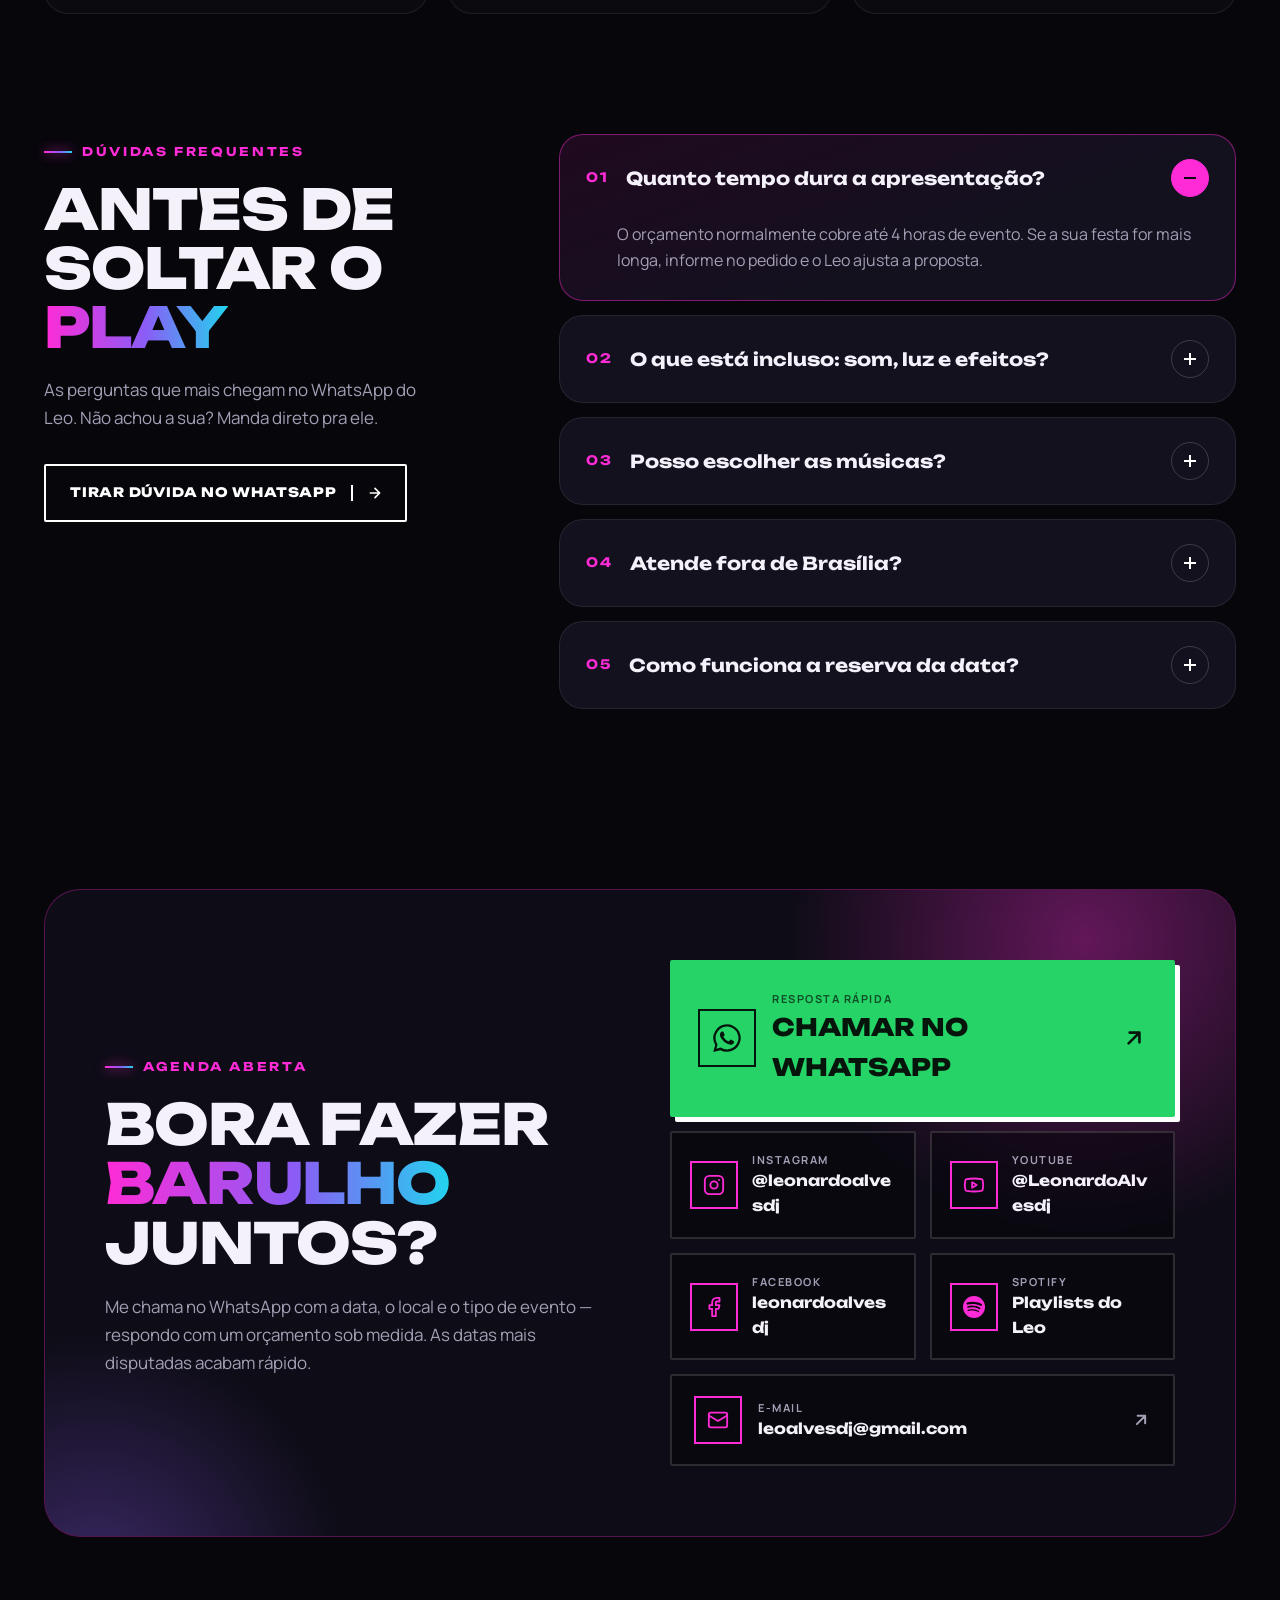
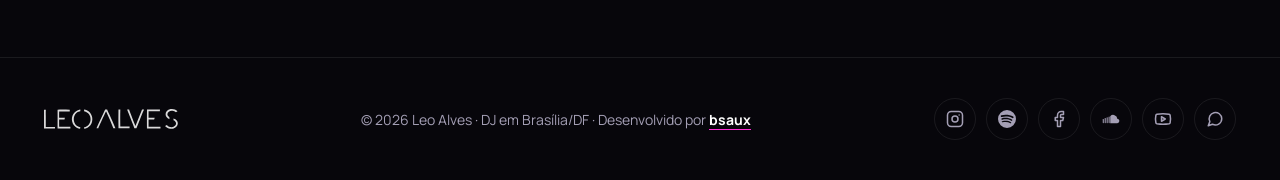
==== commit 8531ce36: "novos ajustes" ====
--- a/index.html
+++ b/index.html
@@ -360,9 +360,9 @@
               <svg class="c-arrow" viewBox="0 0 24 24" fill="none" stroke="currentColor" stroke-width="2.4" stroke-linecap="round" stroke-linejoin="round"><path d="M7 17 17 7M8 7h9v9"/></svg>
             </a>
           </div>
-          <a href="mailto:leo@alves-music.com?subject=Or%C3%A7amento%20DJ%20Leo%20Alves" class="c-card c-sm">
+          <a href="mailto:leoalvesdj@gmail.com?subject=Or%C3%A7amento%20DJ%20Leo%20Alves" class="c-card c-sm">
             <span class="c-ico"><svg viewBox="0 0 24 24" fill="none" stroke="currentColor" stroke-width="2" stroke-linecap="round" stroke-linejoin="round"><rect x="2" y="4" width="20" height="16" rx="2"/><path d="m22 7-10 6L2 7"/></svg></span>
-            <span class="c-txt"><small>E-mail</small><strong>leo@alves-music.com</strong></span>
+            <span class="c-txt"><small>E-mail</small><strong>leoalvesdj@gmail.com</strong></span>
             <svg class="c-arrow" viewBox="0 0 24 24" fill="none" stroke="currentColor" stroke-width="2.4" stroke-linecap="round" stroke-linejoin="round"><path d="M7 17 17 7M8 7h9v9"/></svg>
           </a>
         </div>
@@ -379,6 +379,7 @@
         <a href="https://www.instagram.com/leonardoalvesdj" target="_blank" rel="noopener" aria-label="Instagram"><svg viewBox="0 0 24 24" fill="none" stroke="currentColor" stroke-width="2" stroke-linecap="round" stroke-linejoin="round"><rect x="2" y="2" width="20" height="20" rx="5"/><circle cx="12" cy="12" r="4"/><path d="M17.5 6.5h.01"/></svg></a>
         <a href="https://open.spotify.com/user/djellys" target="_blank" rel="noopener" aria-label="Spotify"><svg viewBox="0 0 24 24" fill="currentColor" aria-hidden="true"><path d="M12 0a12 12 0 1 0 0 24 12 12 0 0 0 0-24Zm5.5 17.3a.75.75 0 0 1-1 .25c-2.8-1.7-6.4-2.1-10.6-1.2a.75.75 0 1 1-.33-1.46c4.6-1 8.6-.6 11.7 1.4.36.22.47.69.25 1Zm1.47-3.27a.94.94 0 0 1-1.29.31c-3.2-2-8.1-2.5-11.9-1.4a.94.94 0 1 1-.55-1.8c4.3-1.3 9.7-.7 13.4 1.6.44.27.58.85.31 1.29Zm.13-3.4C15.3 8.4 8.9 8.2 5.2 9.3a1.13 1.13 0 1 1-.65-2.16c4.3-1.3 11.3-1 15.7 1.6a1.13 1.13 0 0 1-1.15 1.94Z"/></svg></a>
         <a href="https://www.facebook.com/leonardoalvesdj" target="_blank" rel="noopener" aria-label="Facebook"><svg viewBox="0 0 24 24" fill="none" stroke="currentColor" stroke-width="2" stroke-linecap="round" stroke-linejoin="round"><path d="M18 2h-3a5 5 0 0 0-5 5v3H7v4h3v8h4v-8h3l1-4h-4V7a1 1 0 0 1 1-1h3z"/></svg></a>
+        <a href="https://soundcloud.com/leonardoalvesdj" target="_blank" rel="noopener" aria-label="SoundCloud"><svg viewBox="0 0 24 24" fill="currentColor" aria-hidden="true"><path d="M11 8.2a5.5 5.5 0 0 1 9.4 3.3A3 3 0 0 1 20 17.5h-9z"/><rect x="1" y="12" width="1.4" height="5.5" rx=".7"/><rect x="3.6" y="10.5" width="1.4" height="7" rx=".7"/><rect x="6.2" y="9.5" width="1.4" height="8" rx=".7"/><rect x="8.8" y="8.5" width="1.4" height="9" rx=".7"/></svg></a>
         <a href="https://www.youtube.com/@LeonardoAlvesdj" target="_blank" rel="noopener" aria-label="YouTube"><svg viewBox="0 0 24 24" fill="none" stroke="currentColor" stroke-width="2" stroke-linecap="round" stroke-linejoin="round"><path d="M2.5 17a24 24 0 0 1 0-10 2 2 0 0 1 1.4-1.4 49.6 49.6 0 0 1 16.2 0A2 2 0 0 1 21.5 7a24 24 0 0 1 0 10 2 2 0 0 1-1.4 1.4 49.6 49.6 0 0 1-16.2 0A2 2 0 0 1 2.5 17"/><path d="m10 15 5-3-5-3z"/></svg></a>
         <a href="#" class="js-wa" aria-label="WhatsApp"><svg viewBox="0 0 24 24" fill="none" stroke="currentColor" stroke-width="2" stroke-linecap="round" stroke-linejoin="round"><path d="M21 11.5a8.4 8.4 0 0 1-12.4 7.4L3 21l2.1-5.5A8.4 8.4 0 1 1 21 11.5Z"/></svg></a>
       </div>
--- a/assets/css/lp.css
+++ b/assets/css/lp.css
@@ -1635,3 +1635,8 @@
 .hero-in.d3 { animation-delay: .24s; }
 @keyframes heroIn { from { opacity: .01; transform: translateY(18px); } to { opacity: 1; transform: none; } }
 @media (prefers-reduced-motion: reduce) { .hero-in { animation: none; } }
+
+/* Rodapé no celular: espaço para o botão flutuante do WhatsApp */
+@media (max-width: 600px) {
+  footer { padding-bottom: 96px; }
+}
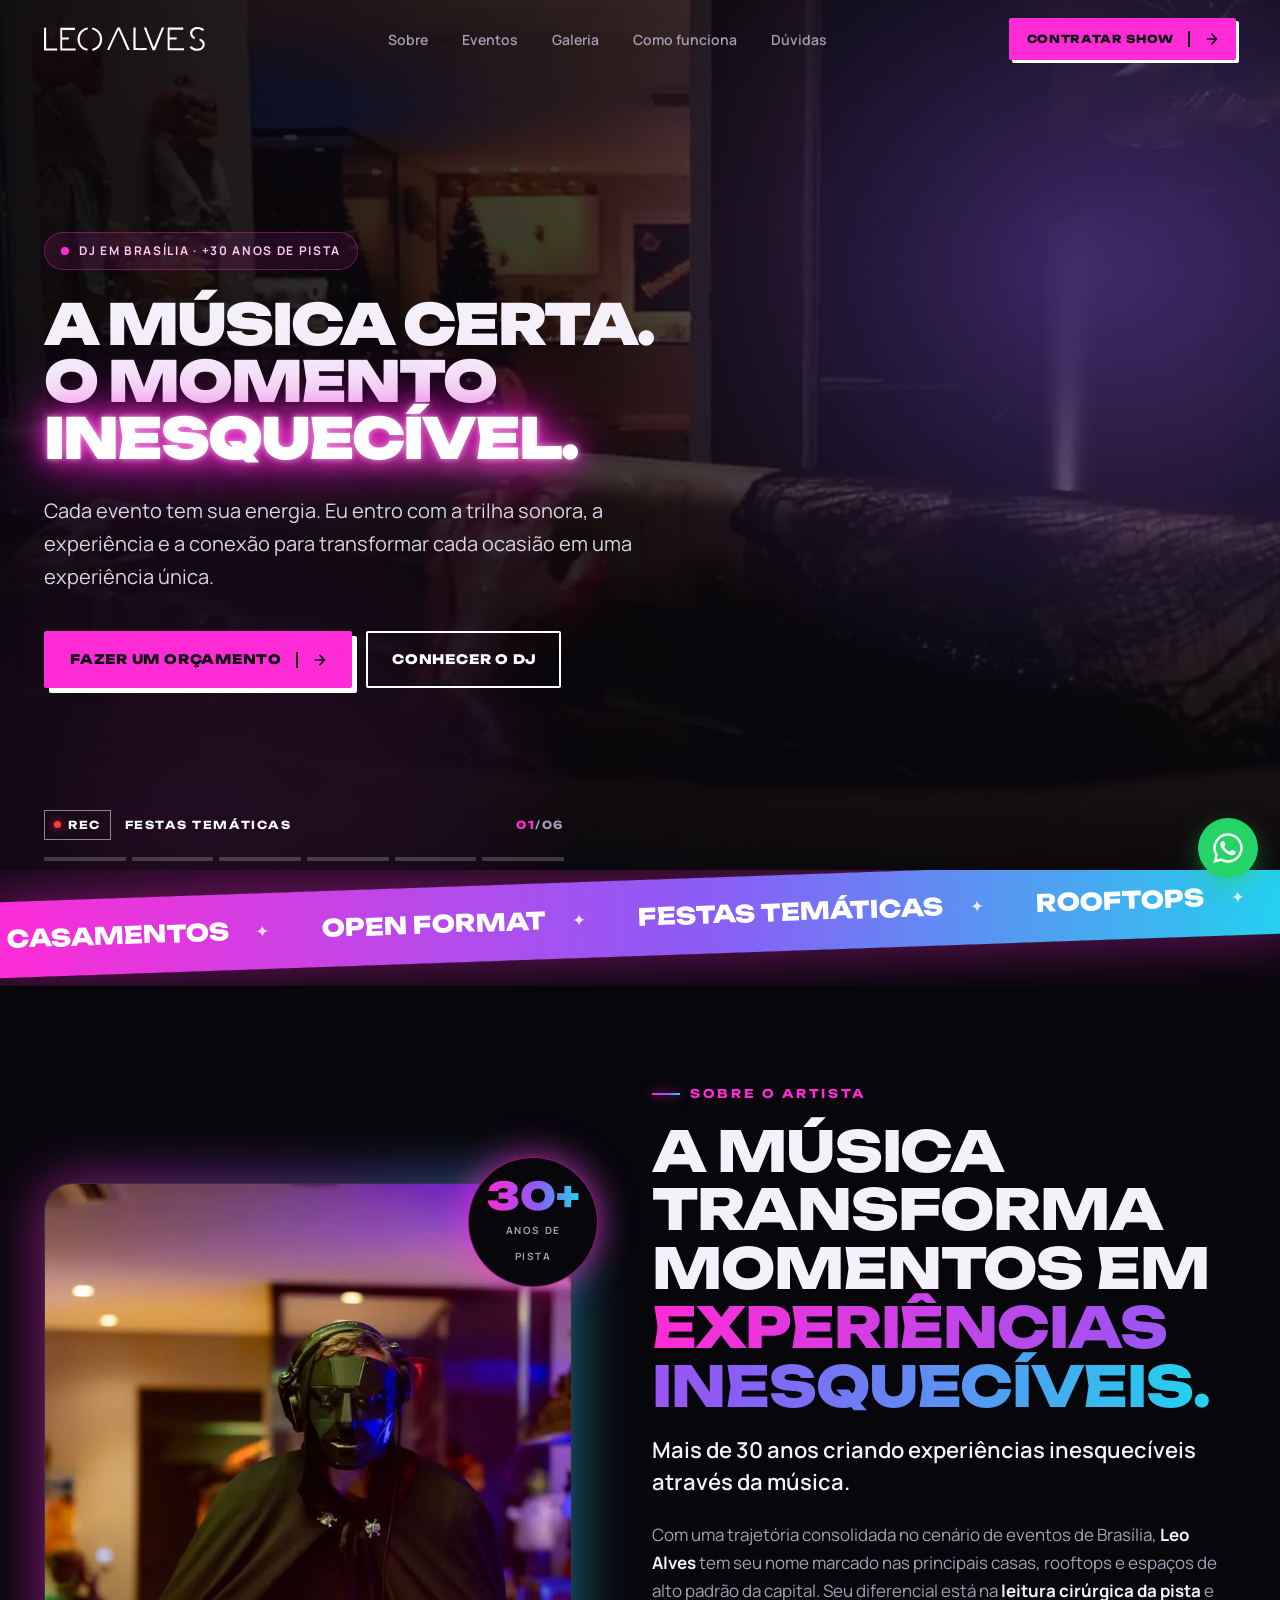
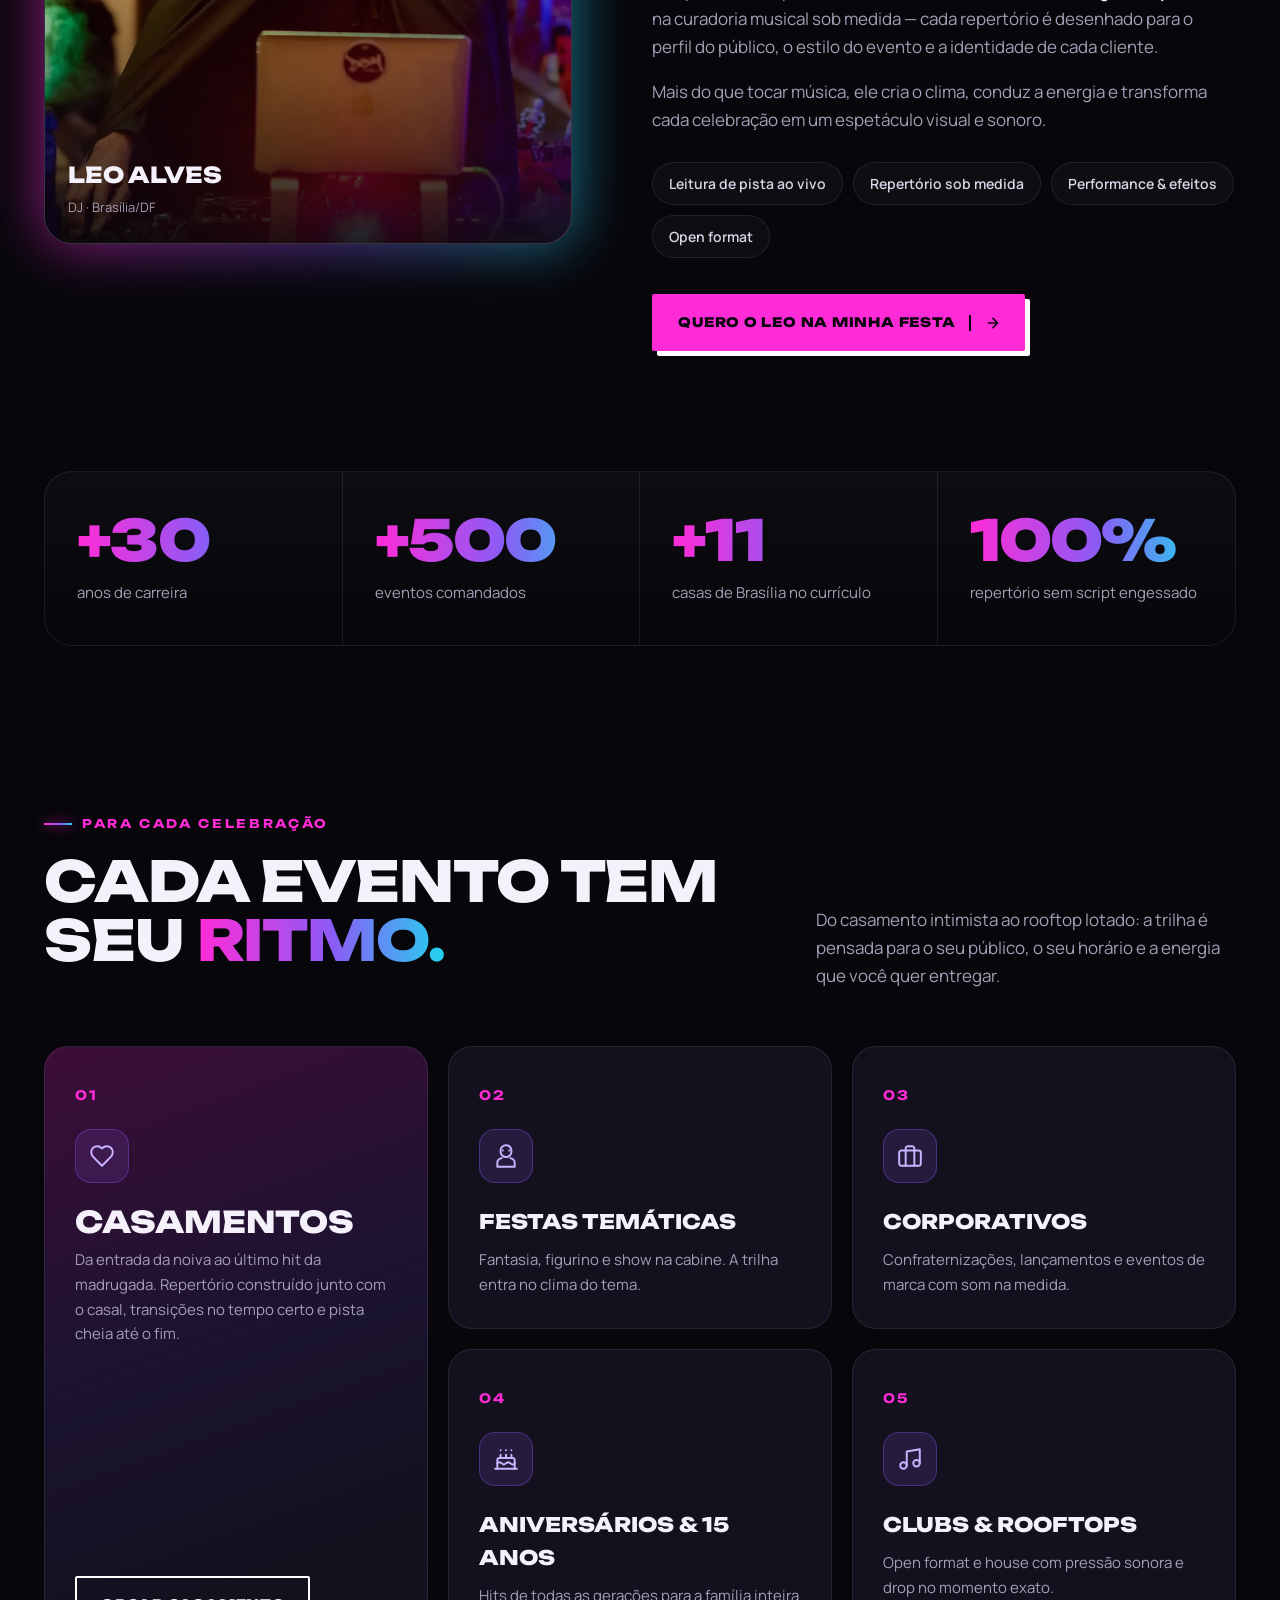
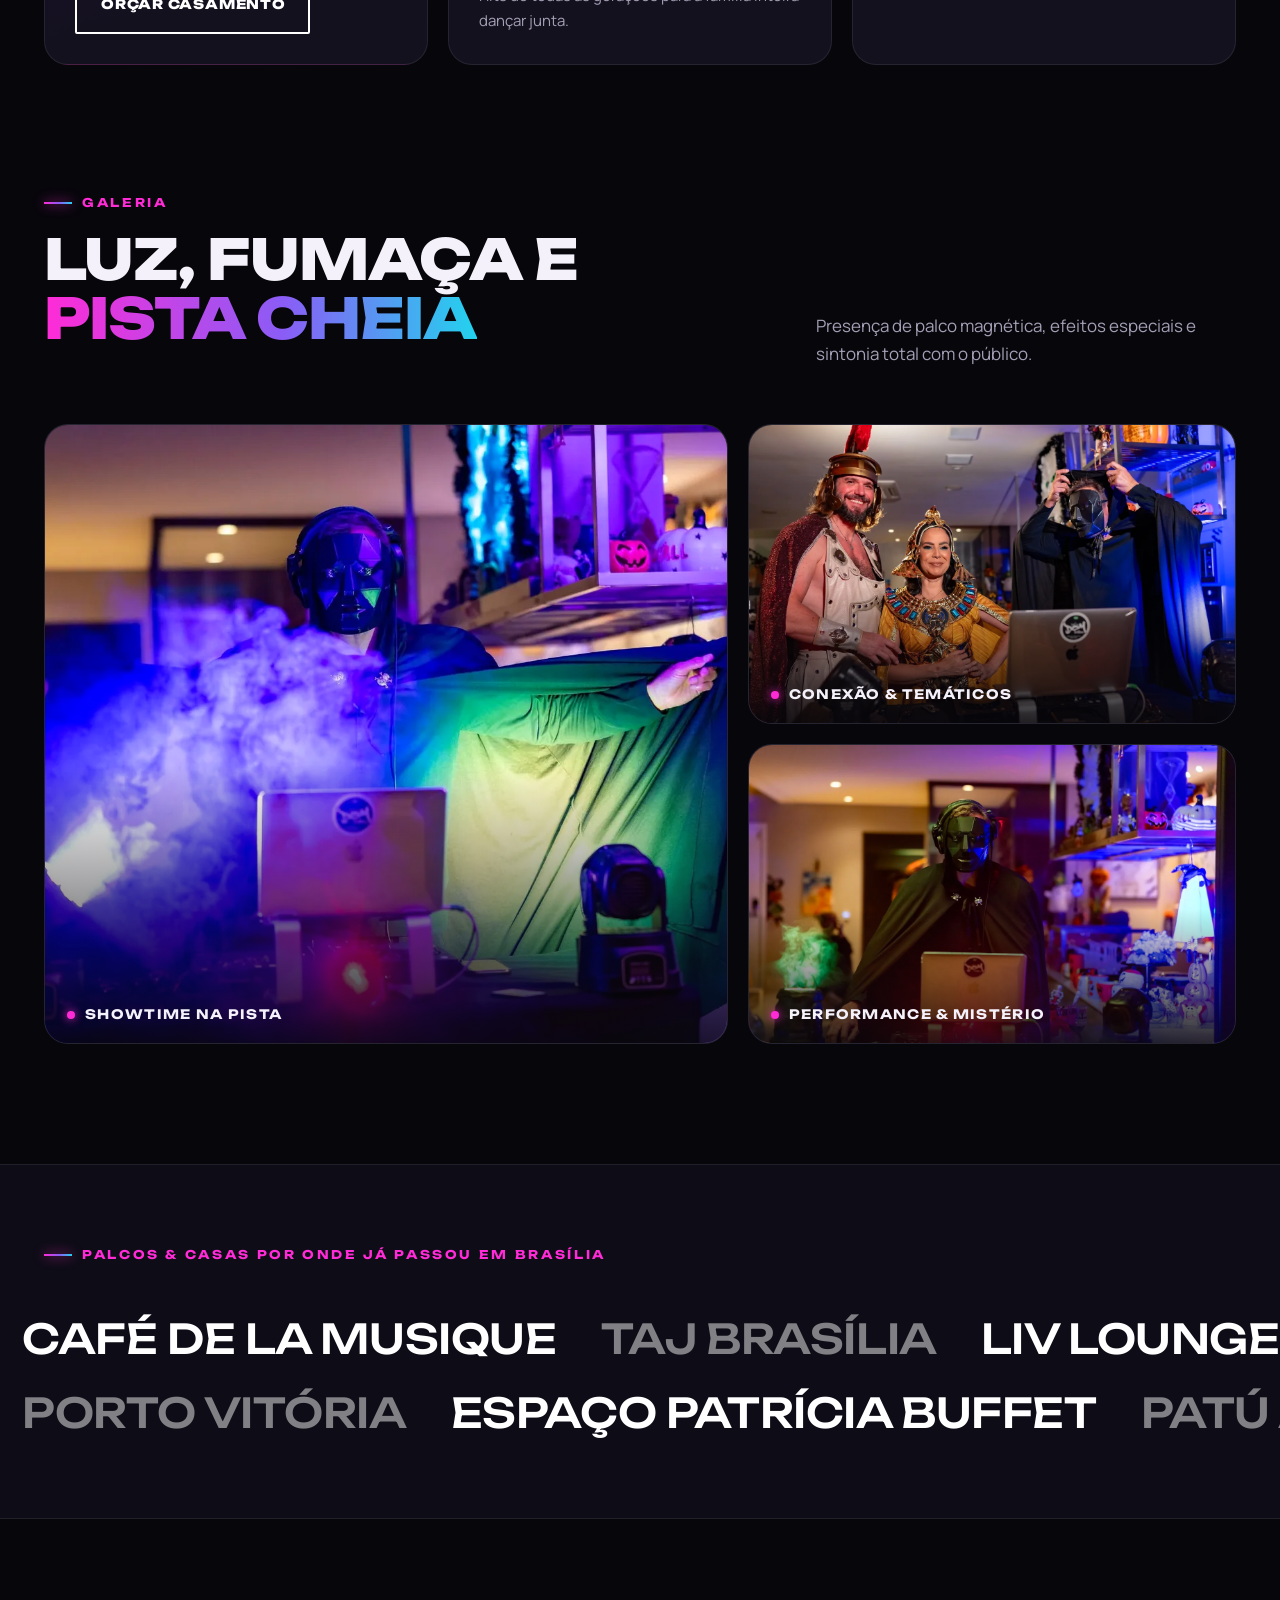
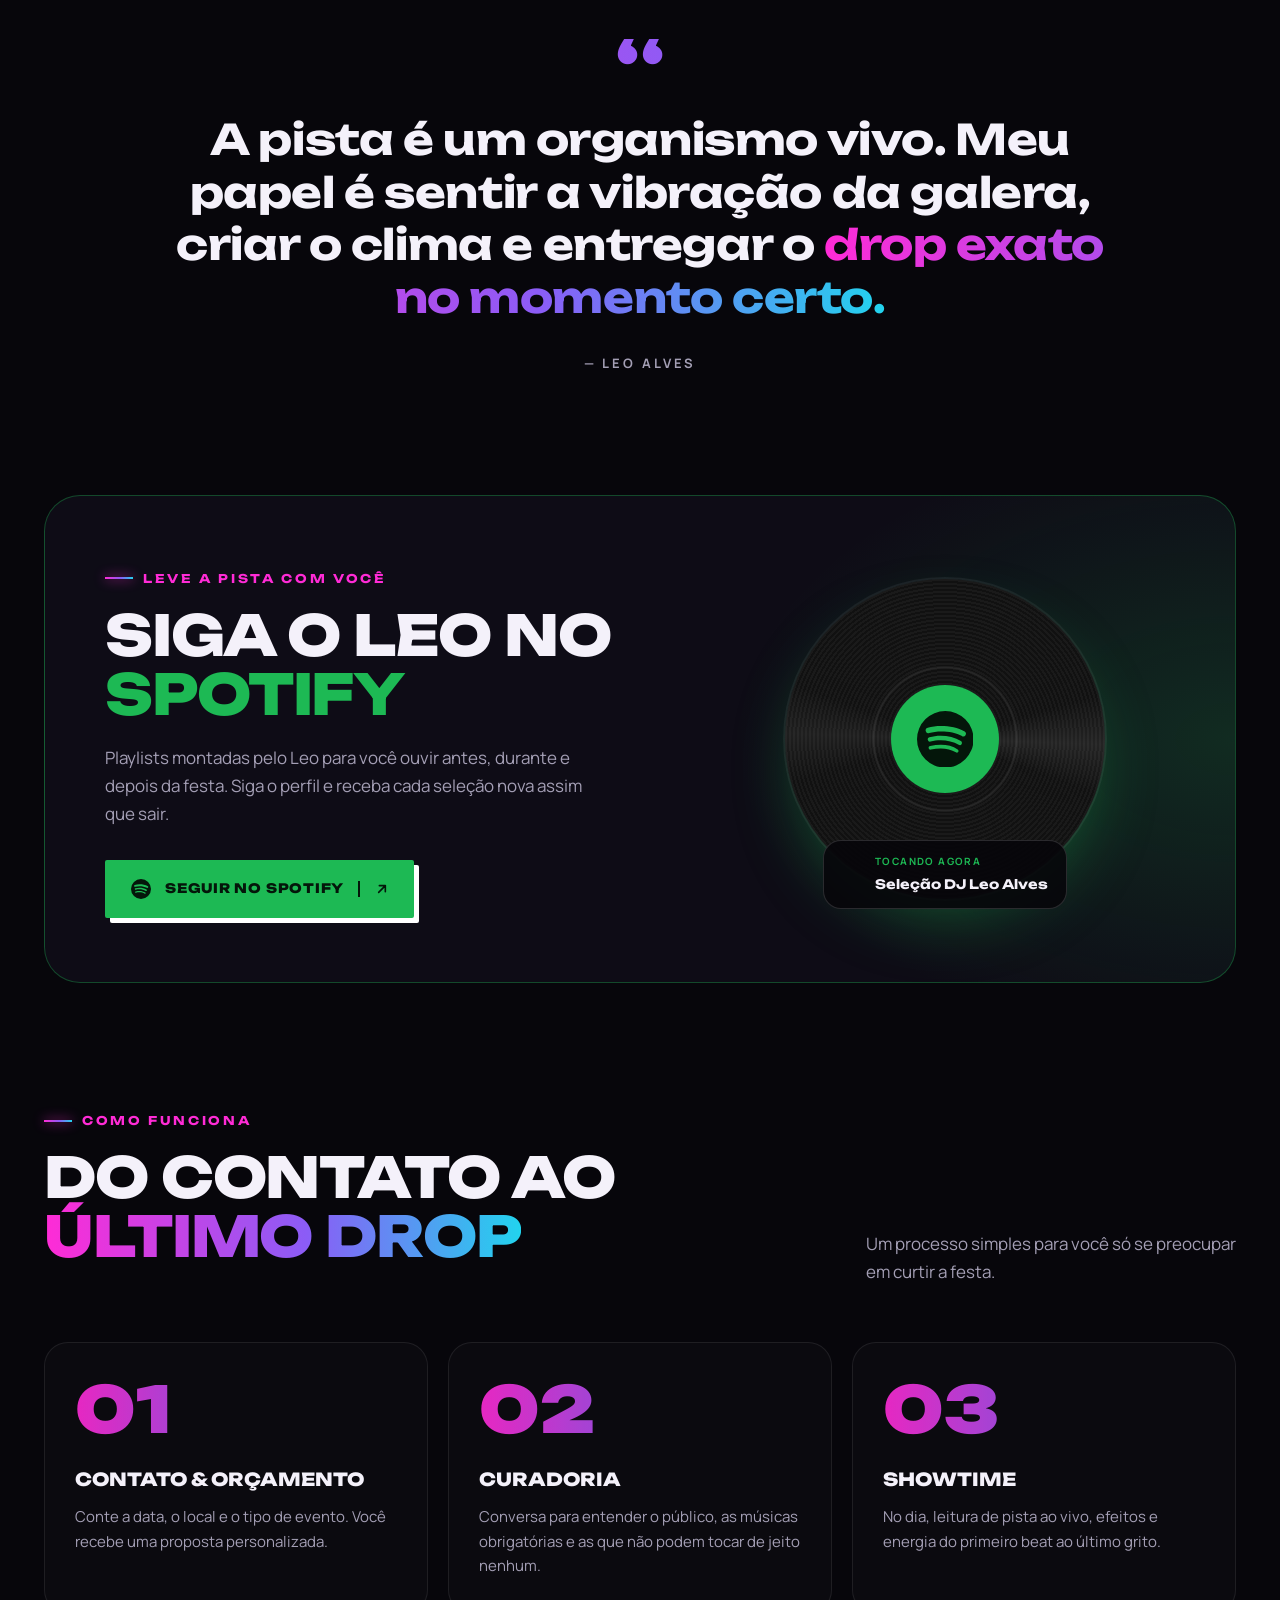
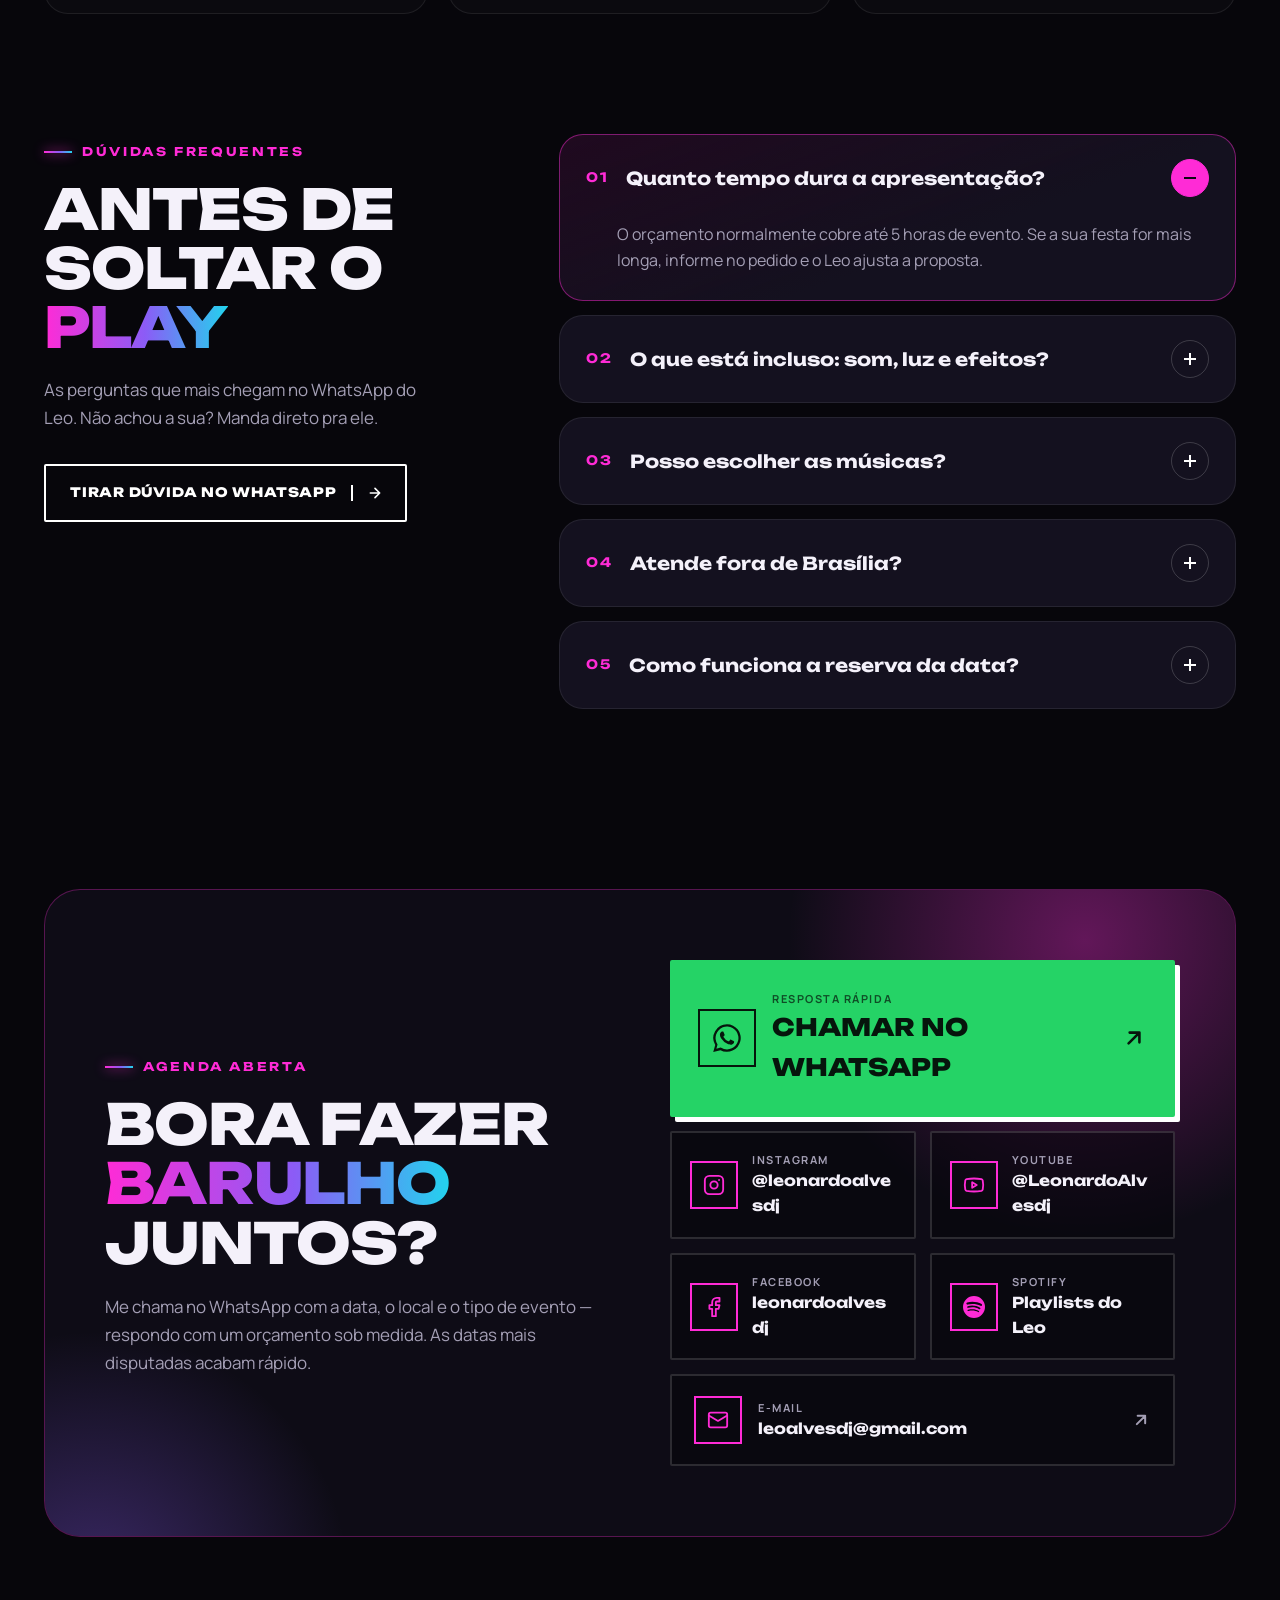
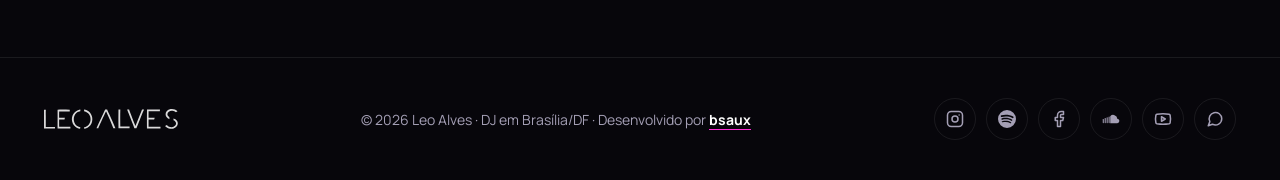
==== commit 919a9994: "Ajuste em duvidas" ====
--- a/index.html
+++ b/index.html
@@ -12,7 +12,7 @@
   <noscript><link rel="stylesheet" href="https://fonts.googleapis.com/css2?family=Unbounded:wght@500;700;800;900&family=Manrope:wght@400;500;600;700&display=swap" /></noscript>
   <link rel="icon" href="data:image/svg+xml,%3Csvg xmlns='http://www.w3.org/2000/svg' viewBox='0 0 32 32'%3E%3Crect width='32' height='32' fill='%2307060B'/%3E%3Cpath d='M9 7v18h9' stroke='%23FF2BD6' stroke-width='4' fill='none'/%3E%3Ccircle cx='23' cy='20' r='4' fill='%23FF2BD6'/%3E%3C/svg%3E" />
   <link rel="stylesheet" href="assets/css/lp.css" />
-  <script type="application/ld+json">{"@context": "https://schema.org", "@type": "FAQPage", "mainEntity": [{"@type": "Question", "name": "Quanto tempo dura a apresentação?", "acceptedAnswer": {"@type": "Answer", "text": "O orçamento normalmente cobre até 4 horas de evento. Se a sua festa for mais longa, informe no pedido e o Leo ajusta a proposta."}}, {"@type": "Question", "name": "O que está incluso: som, luz e efeitos?", "acceptedAnswer": {"@type": "Answer", "text": "Sim. O Leo leva a estrutura completa: controladora, som, iluminação com moving heads e laser, máquina de fumaça e mesa com pano preto."}}, {"@type": "Question", "name": "Posso escolher as músicas?", "acceptedAnswer": {"@type": "Answer", "text": "Sim. Na conversa de curadoria você indica as músicas obrigatórias e as que não podem tocar de jeito nenhum."}}, {"@type": "Question", "name": "Atende fora de Brasília?", "acceptedAnswer": {"@type": "Answer", "text": "Conte o local do evento no pedido de orçamento e o Leo confirma a disponibilidade e eventuais custos de deslocamento."}}, {"@type": "Question", "name": "Como funciona a reserva da data?", "acceptedAnswer": {"@type": "Answer", "text": "A data fica reservada após a confirmação do orçamento. Forma de pagamento, sinal e política de remarcação são combinados direto com o Leo pelo WhatsApp."}}]}</script>
+  <script type="application/ld+json">{"@context": "https://schema.org", "@type": "FAQPage", "mainEntity": [{"@type": "Question", "name": "Quanto tempo dura a apresentação?", "acceptedAnswer": {"@type": "Answer", "text": "O orçamento normalmente cobre até 5 horas de evento. Se a sua festa for mais longa, informe no pedido e o Leo ajusta a proposta."}}, {"@type": "Question", "name": "O que está incluso: som, luz e efeitos?", "acceptedAnswer": {"@type": "Answer", "text": "Sim. O Leo leva a estrutura completa: controladora, som, iluminação com moving heads e laser, máquina de fumaça e mesa com pano preto."}}, {"@type": "Question", "name": "Posso escolher as músicas?", "acceptedAnswer": {"@type": "Answer", "text": "Sim. Na conversa de curadoria você indica as músicas obrigatórias e as que não podem tocar de jeito nenhum."}}, {"@type": "Question", "name": "Atende fora de Brasília?", "acceptedAnswer": {"@type": "Answer", "text": "Conte o local do evento no pedido de orçamento e o Leo confirma a disponibilidade e eventuais custos de deslocamento."}}, {"@type": "Question", "name": "Como funciona a reserva da data?", "acceptedAnswer": {"@type": "Answer", "text": "A data fica reservada após a confirmação do orçamento. Forma de pagamento, sinal e política de remarcação são combinados direto com o Leo pelo WhatsApp."}}]}</script>
 </head>
 <body>
 
@@ -298,7 +298,7 @@
       <div class="faq-list">
           <details class="faq-item reveal" open>
             <summary><span class="faq-num">01</span><span class="faq-q">Quanto tempo dura a apresentação?</span><span class="faq-ico" aria-hidden="true"></span></summary>
-            <div class="faq-a"><p>O orçamento normalmente cobre até 4 horas de evento. Se a sua festa for mais longa, informe no pedido e o Leo ajusta a proposta.</p></div>
+            <div class="faq-a"><p>O orçamento normalmente cobre até 5 horas de evento. Se a sua festa for mais longa, informe no pedido e o Leo ajusta a proposta.</p></div>
           </details>
           <details class="faq-item reveal d1">
             <summary><span class="faq-num">02</span><span class="faq-q">O que está incluso: som, luz e efeitos?</span><span class="faq-ico" aria-hidden="true"></span></summary>
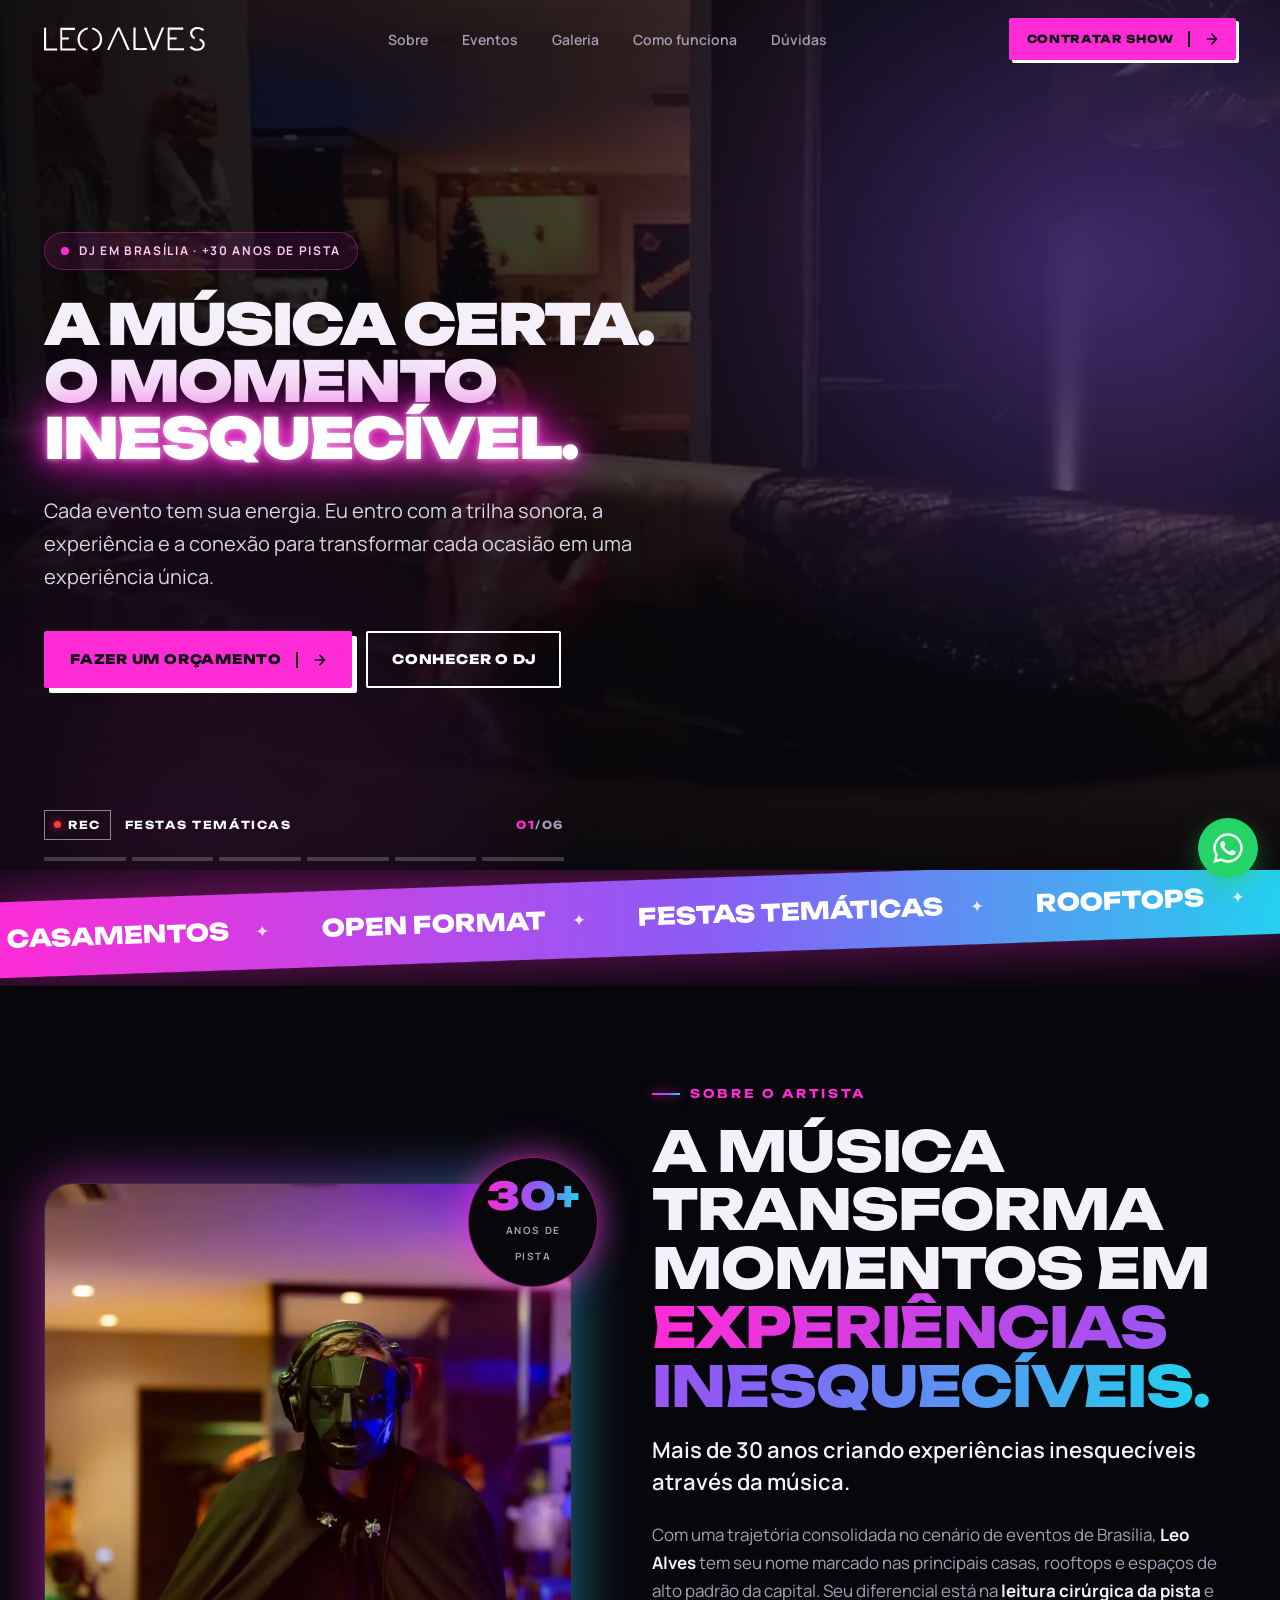
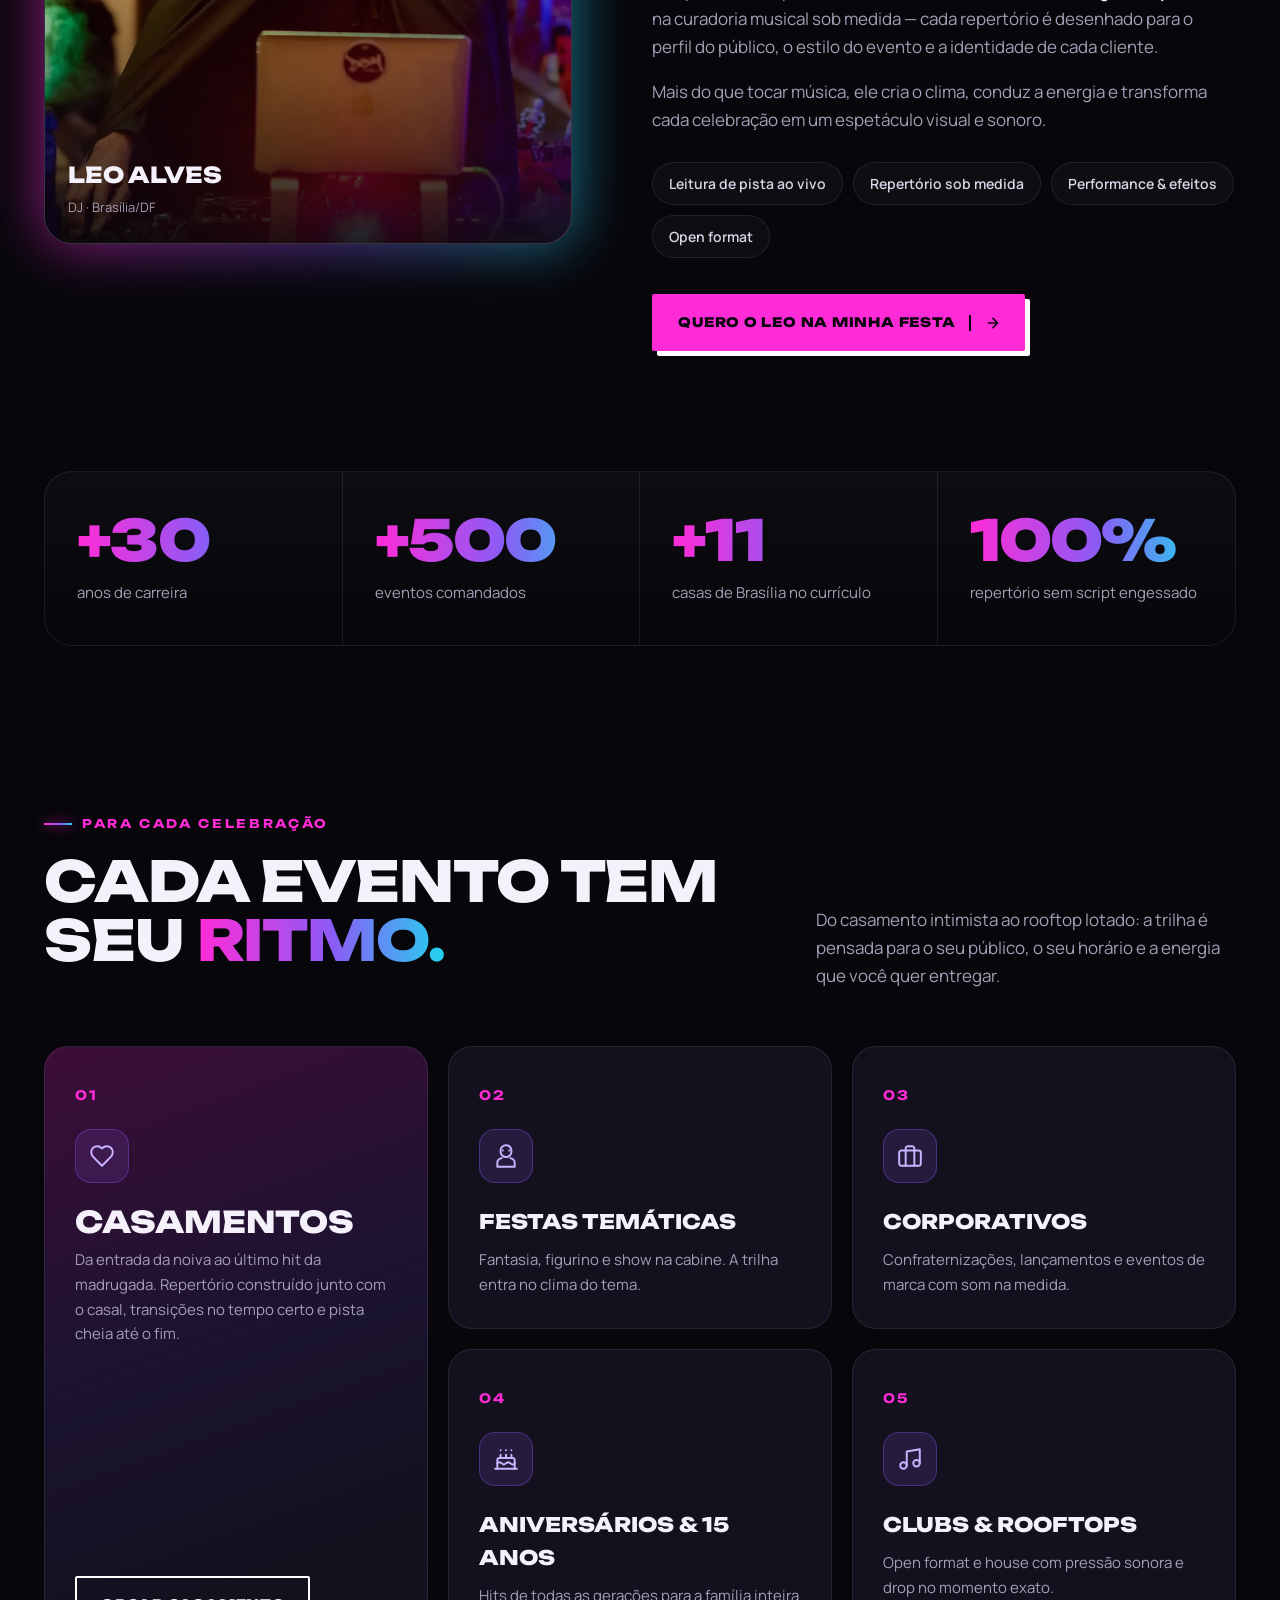
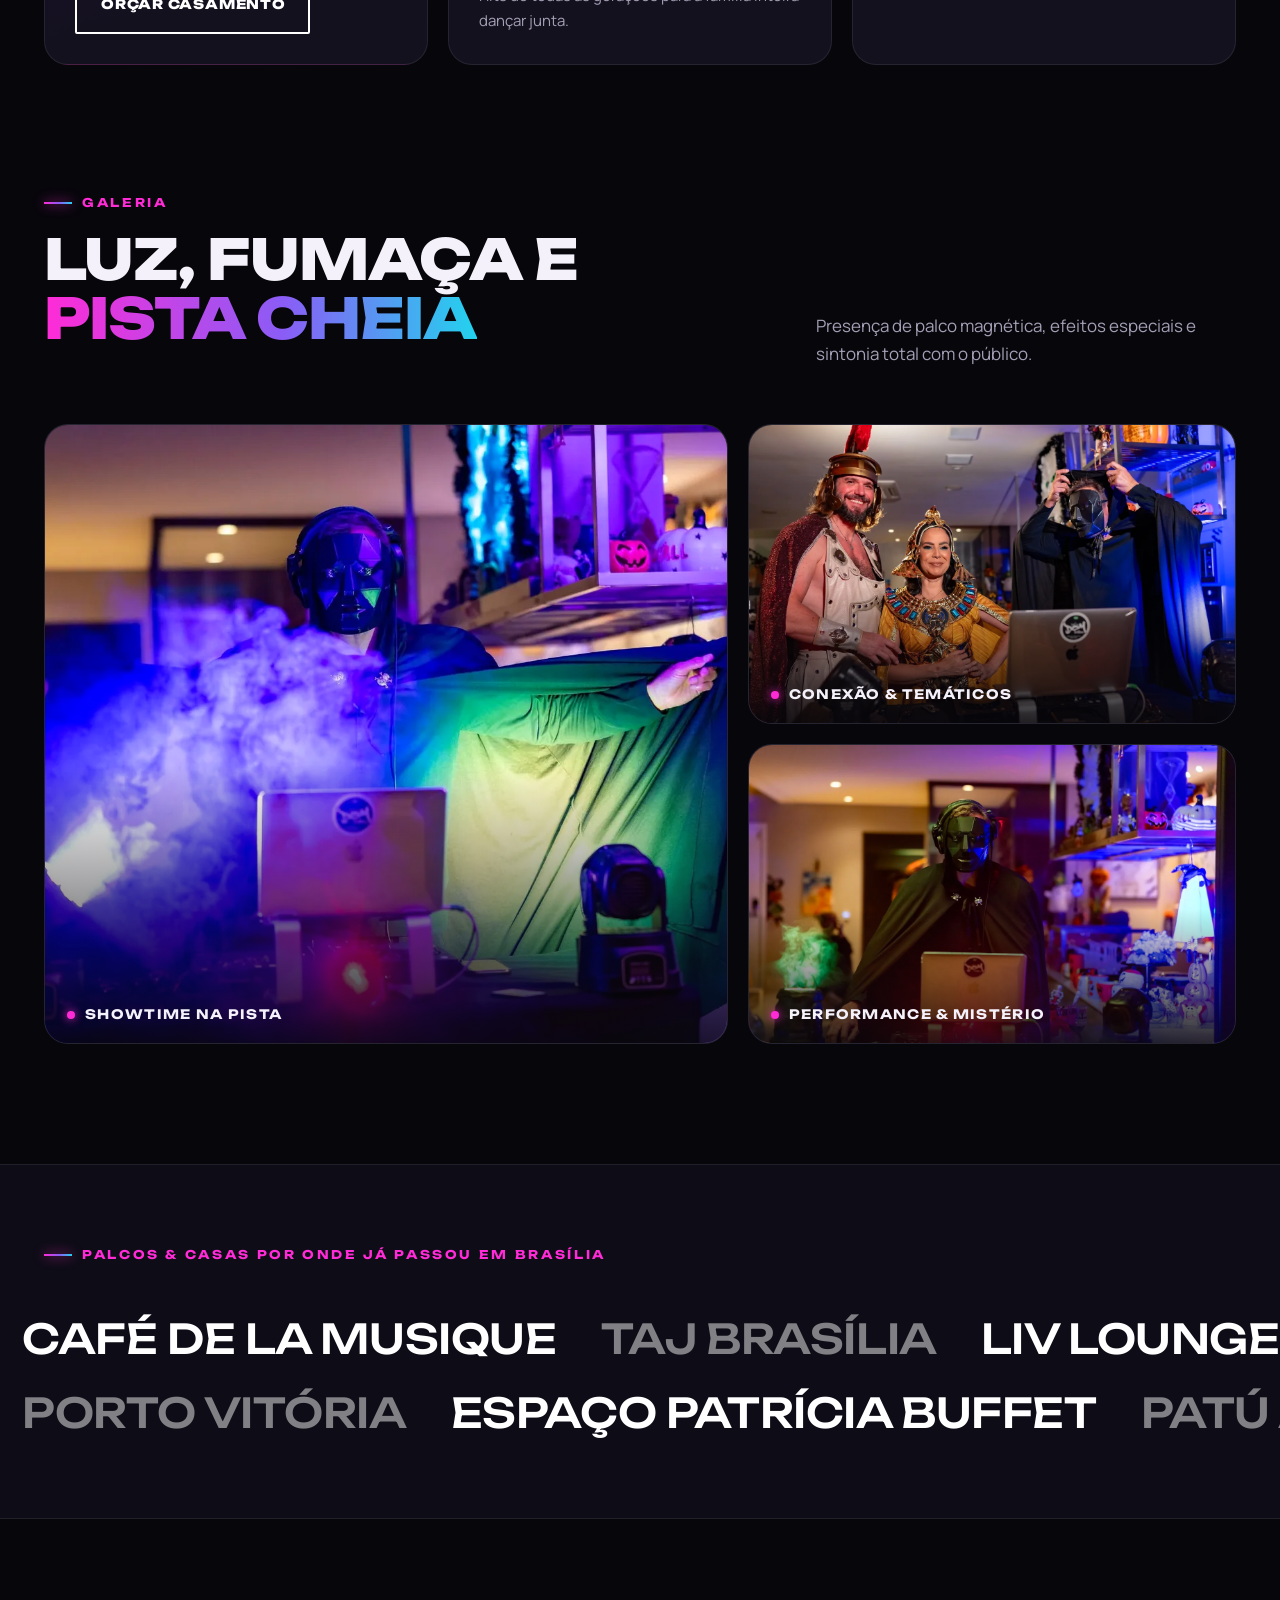
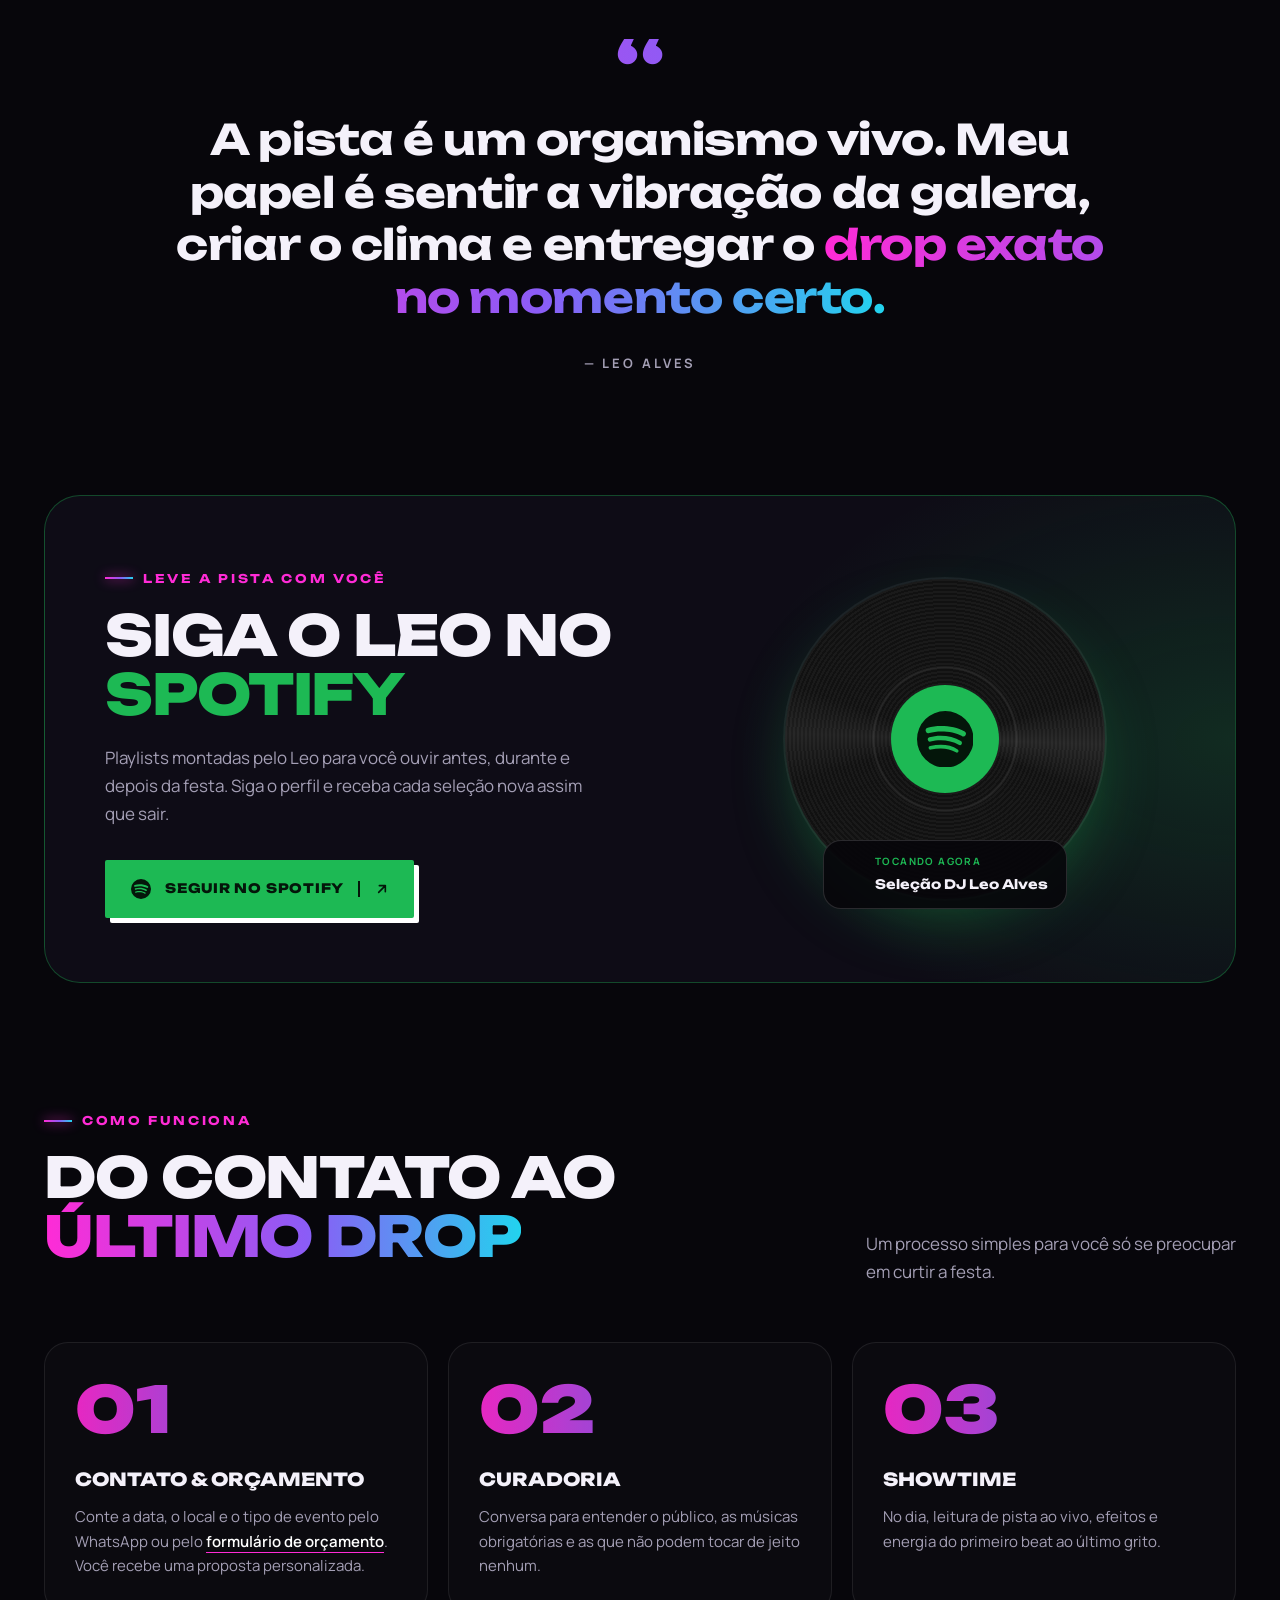
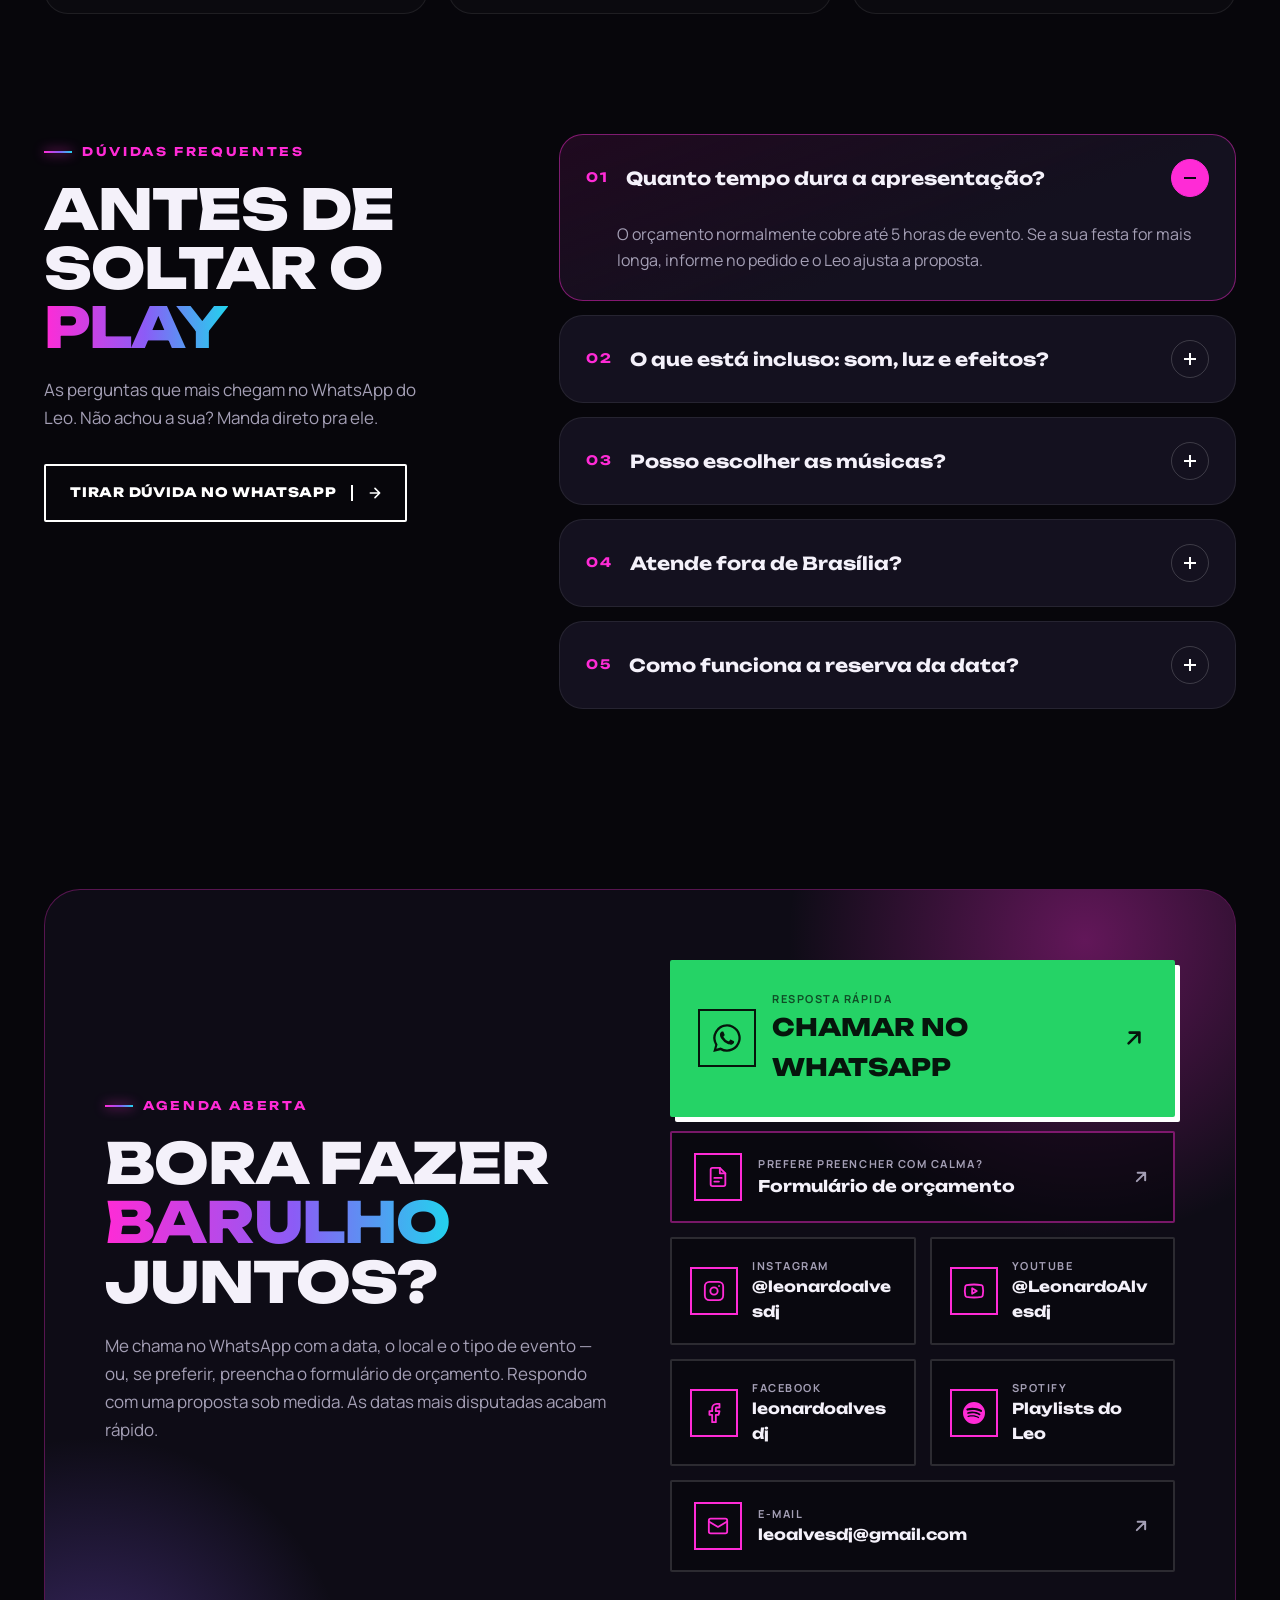
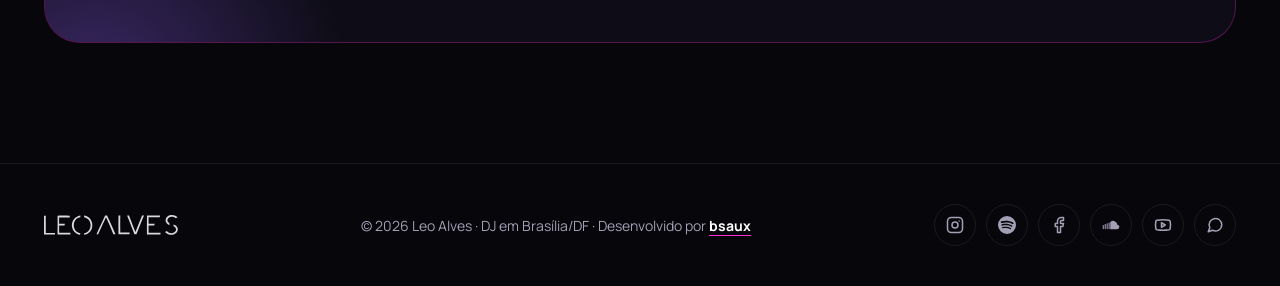
==== commit 6412608b: "inserir form" ====
--- a/index.html
+++ b/index.html
@@ -277,7 +277,7 @@
         <p class="reveal d2">Um processo simples para você só se preocupar em curtir a festa.</p>
       </div>
       <div class="steps">
-        <div class="step reveal"><h3>Contato &amp; orçamento</h3><p>Conte a data, o local e o tipo de evento. Você recebe uma proposta personalizada.</p></div>
+        <div class="step reveal"><h3>Contato &amp; orçamento</h3><p>Conte a data, o local e o tipo de evento pelo WhatsApp ou pelo <a class="inline-link" href="https://forms.gle/A5qPXzRkMhWvpDUZ7" target="_blank" rel="noopener">formulário de orçamento</a>. Você recebe uma proposta personalizada.</p></div>
         <div class="step reveal d1"><h3>Curadoria</h3><p>Conversa para entender o público, as músicas obrigatórias e as que não podem tocar de jeito nenhum.</p></div>
         <div class="step reveal d2"><h3>Showtime</h3><p>No dia, leitura de pista ao vivo, efeitos e energia do primeiro beat ao último grito.</p></div>
       </div>
@@ -327,13 +327,18 @@
         <div>
           <span class="eyebrow">Agenda aberta</span>
           <h2 class="title">Bora fazer <span class="grad-text">barulho</span> juntos?</h2>
-          <p class="sub">Me chama no WhatsApp com a data, o local e o tipo de evento — respondo com um orçamento sob medida. As datas mais disputadas acabam rápido.</p>
+          <p class="sub">Me chama no WhatsApp com a data, o local e o tipo de evento — ou, se preferir, preencha o formulário de orçamento. Respondo com uma proposta sob medida. As datas mais disputadas acabam rápido.</p>
         </div>
 
         <div class="contact-cards">
           <a href="#" class="c-card c-wa js-wa">
             <span class="c-ico"><svg viewBox="0 0 24 24" fill="currentColor"><path d="M17.5 14.4c-.3-.1-1.8-.9-2-1s-.5-.1-.7.1-.8 1-1 1.2-.4.2-.7.1a8.2 8.2 0 0 1-4.1-3.6c-.3-.5.3-.5.9-1.6.1-.2 0-.4 0-.5l-.9-2.2c-.2-.6-.5-.5-.7-.5h-.6a1.1 1.1 0 0 0-.8.4 3.4 3.4 0 0 0-1 2.5 5.9 5.9 0 0 0 1.2 3.1 13.5 13.5 0 0 0 5.2 4.6c1.9.8 2.7.9 3.6.7a3.1 3.1 0 0 0 2-1.4 2.5 2.5 0 0 0 .2-1.4c-.1-.2-.3-.3-.6-.4ZM12 21.8a9.8 9.8 0 0 1-5-1.4l-.4-.2-3.7 1 1-3.6-.2-.4A9.8 9.8 0 1 1 12 21.8Zm0-21.6A11.8 11.8 0 0 0 1.9 18L.2 24l6.2-1.6A11.8 11.8 0 1 0 12 .2Z"/></svg></span>
             <span class="c-txt"><small>Resposta rápida</small><strong>Chamar no WhatsApp</strong></span>
+            <svg class="c-arrow" viewBox="0 0 24 24" fill="none" stroke="currentColor" stroke-width="2.4" stroke-linecap="round" stroke-linejoin="round"><path d="M7 17 17 7M8 7h9v9"/></svg>
+          </a>
+          <a href="https://forms.gle/A5qPXzRkMhWvpDUZ7" class="c-card c-form" target="_blank" rel="noopener">
+            <span class="c-ico"><svg viewBox="0 0 24 24" fill="none" stroke="currentColor" stroke-width="2" stroke-linecap="round" stroke-linejoin="round"><path d="M14 2H6a2 2 0 0 0-2 2v16a2 2 0 0 0 2 2h12a2 2 0 0 0 2-2V8z"/><path d="M14 2v6h6M8 13h8M8 17h5"/></svg></span>
+            <span class="c-txt"><small>Prefere preencher com calma?</small><strong>Formulário de orçamento</strong></span>
             <svg class="c-arrow" viewBox="0 0 24 24" fill="none" stroke="currentColor" stroke-width="2.4" stroke-linecap="round" stroke-linejoin="round"><path d="M7 17 17 7M8 7h9v9"/></svg>
           </a>
           <div class="c-row">
--- a/assets/css/lp.css
+++ b/assets/css/lp.css
@@ -1640,3 +1640,10 @@
 @media (max-width: 600px) {
   footer { padding-bottom: 96px; }
 }
+
+/* Formulário de orçamento (Google Forms) */
+.c-form { border-color: rgba(255, 43, 214, .45); }
+.c-form .c-txt strong { font-size: 16px; }
+.c-form:hover .c-arrow { color: var(--pink); }
+.inline-link { color: #fff; font-weight: 600; border-bottom: 1px solid var(--pink); transition: color .2s; }
+.inline-link:hover { color: var(--pink); }
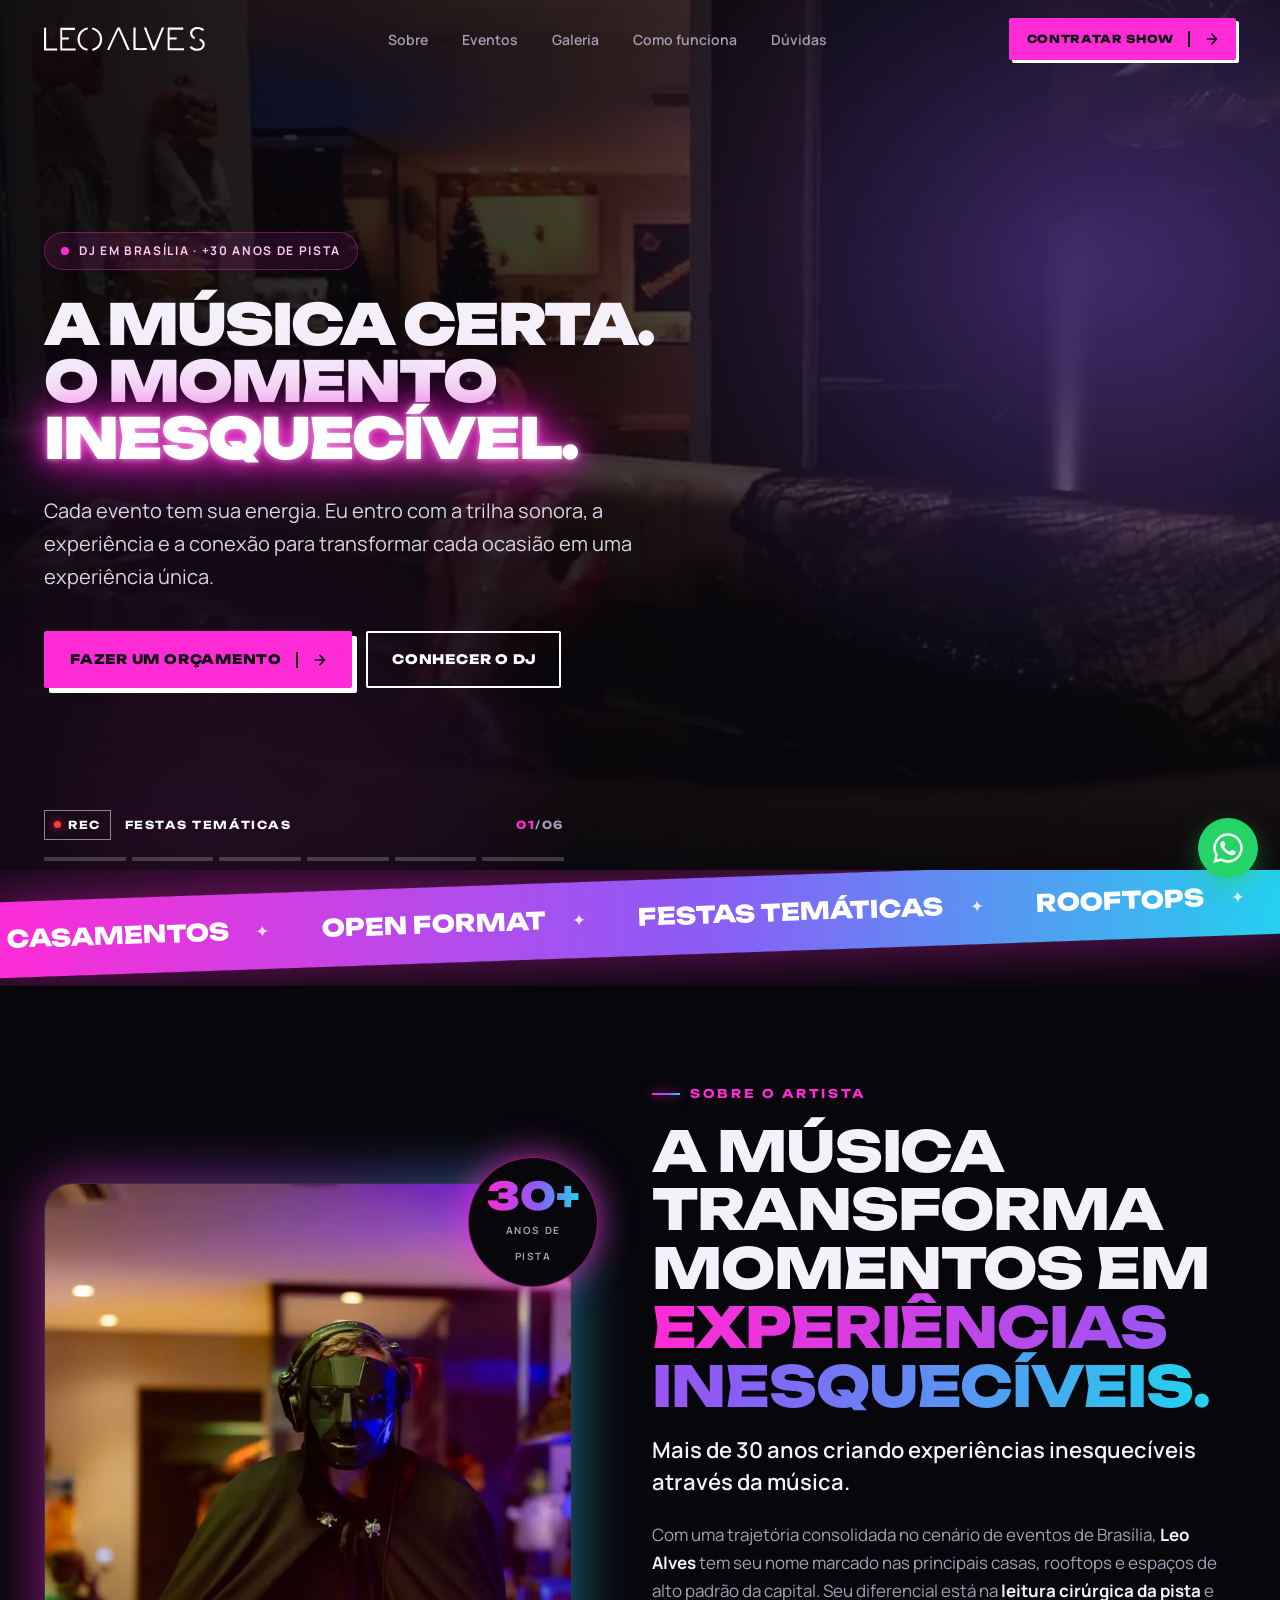
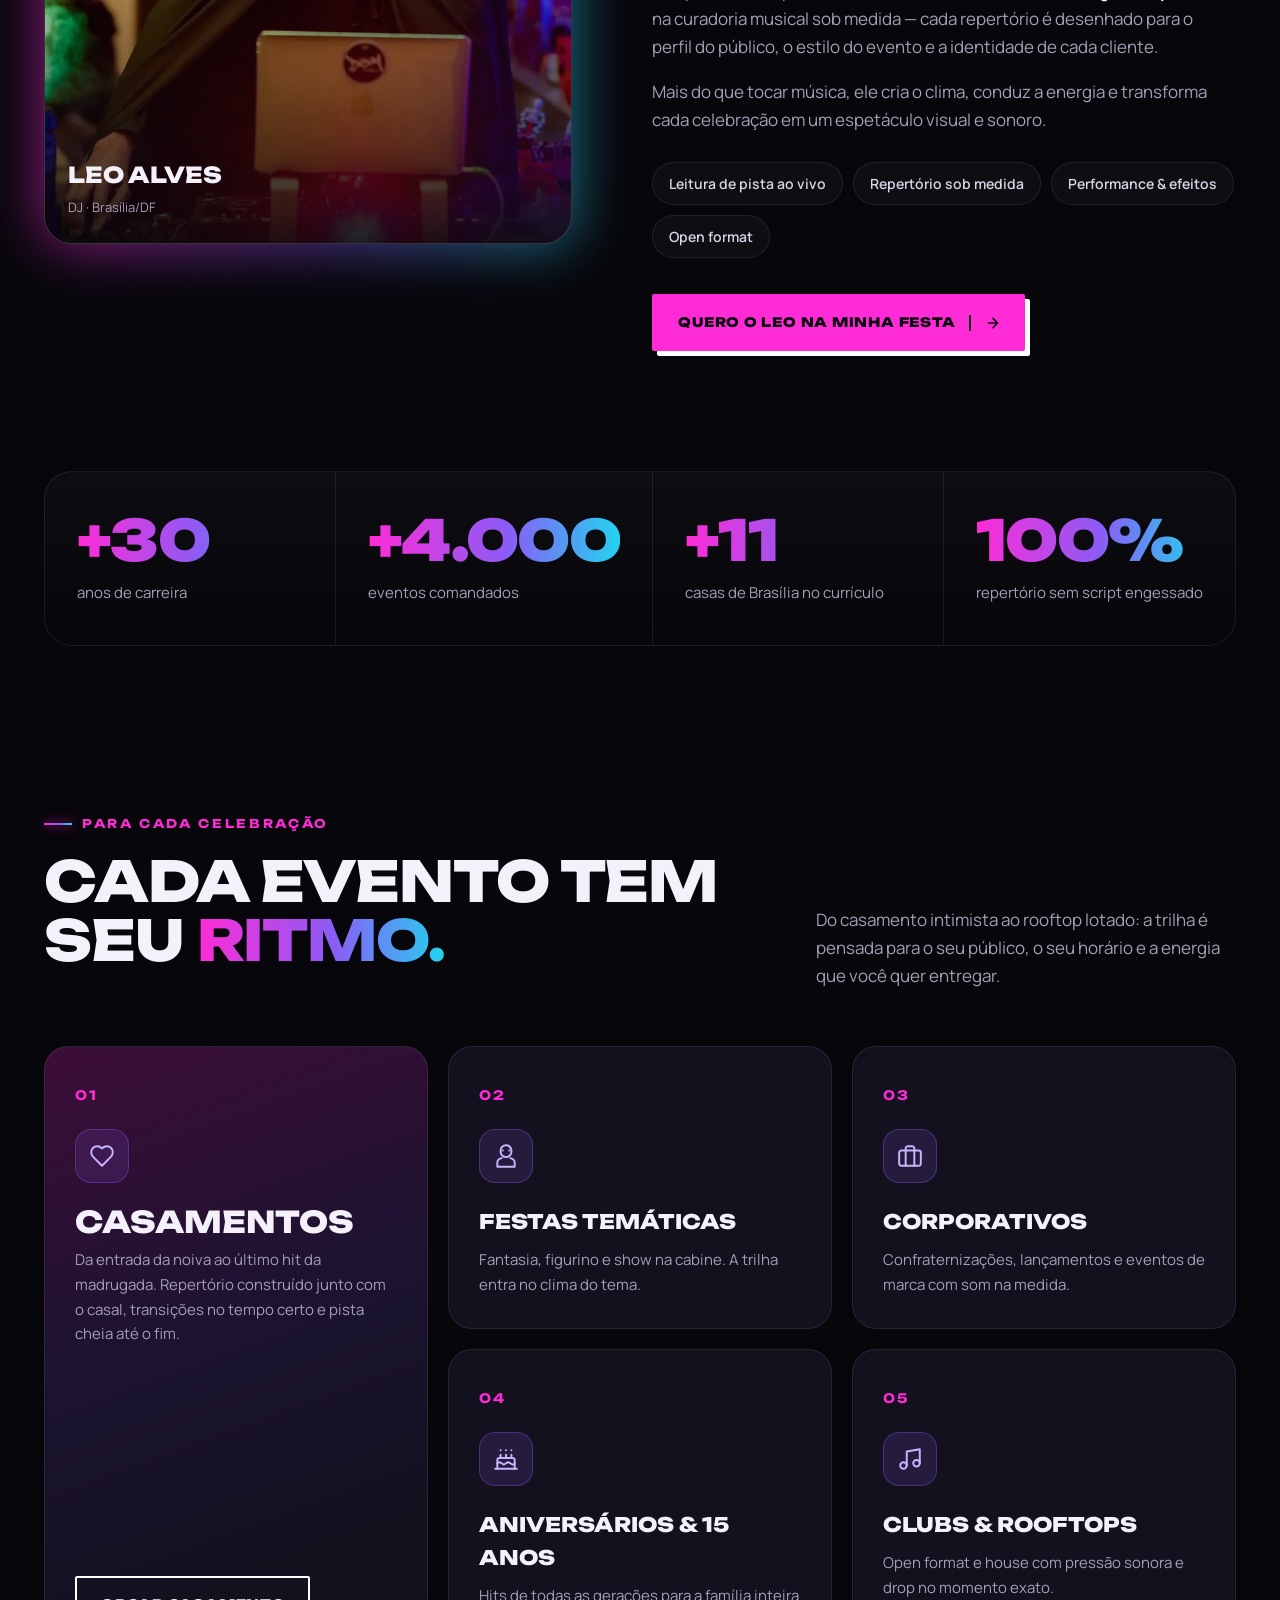
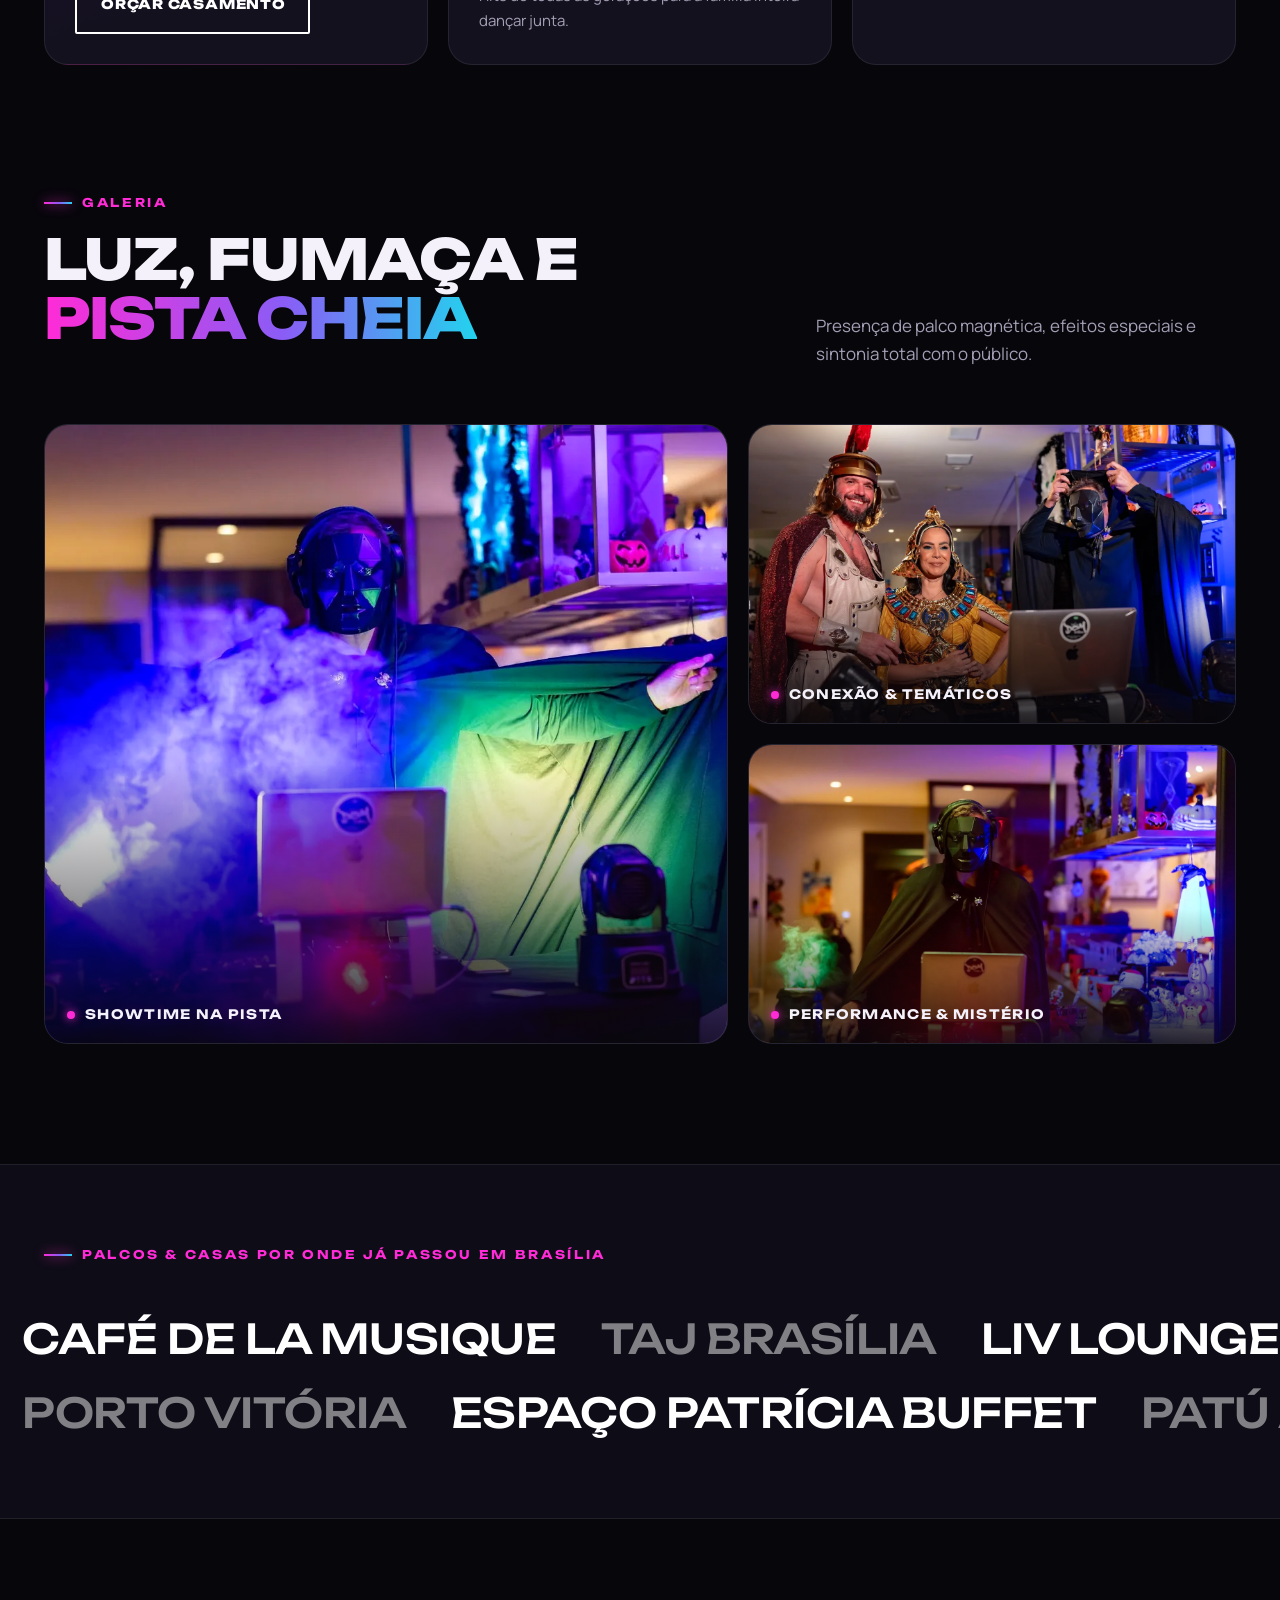
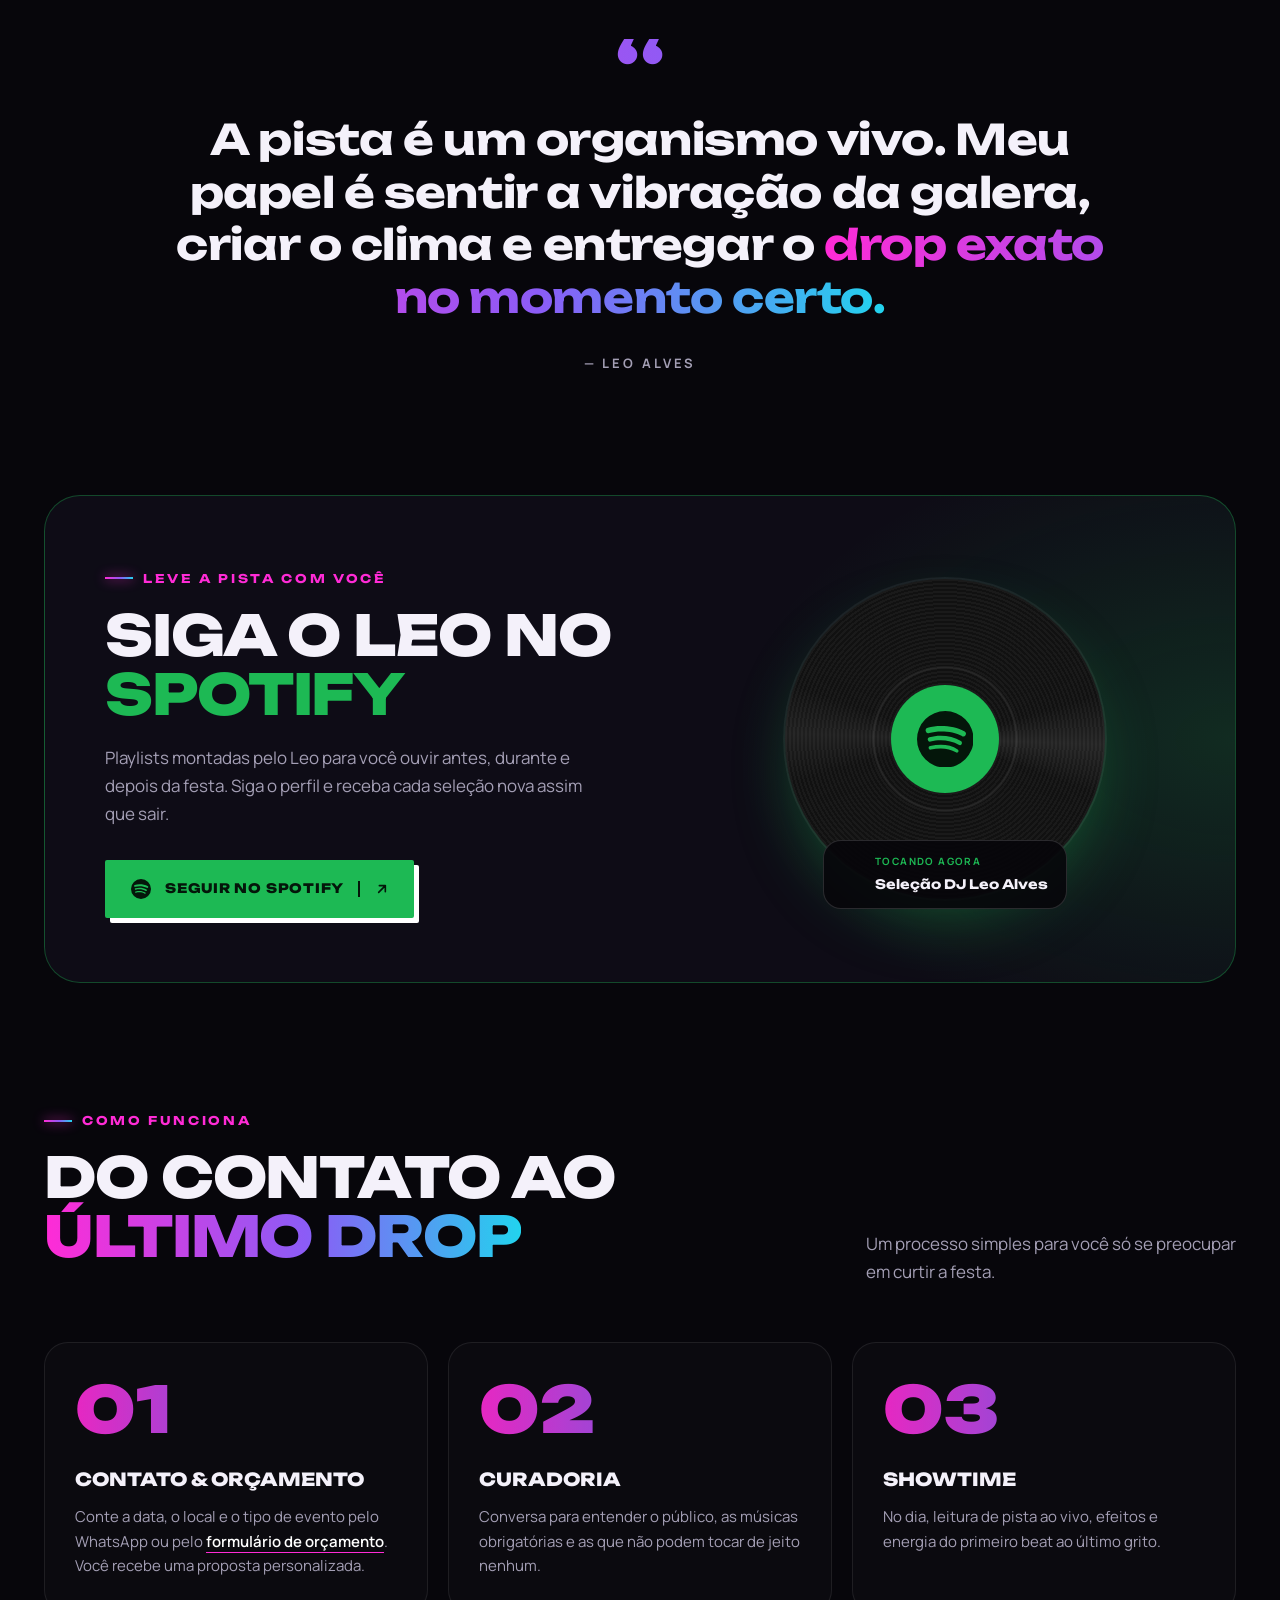
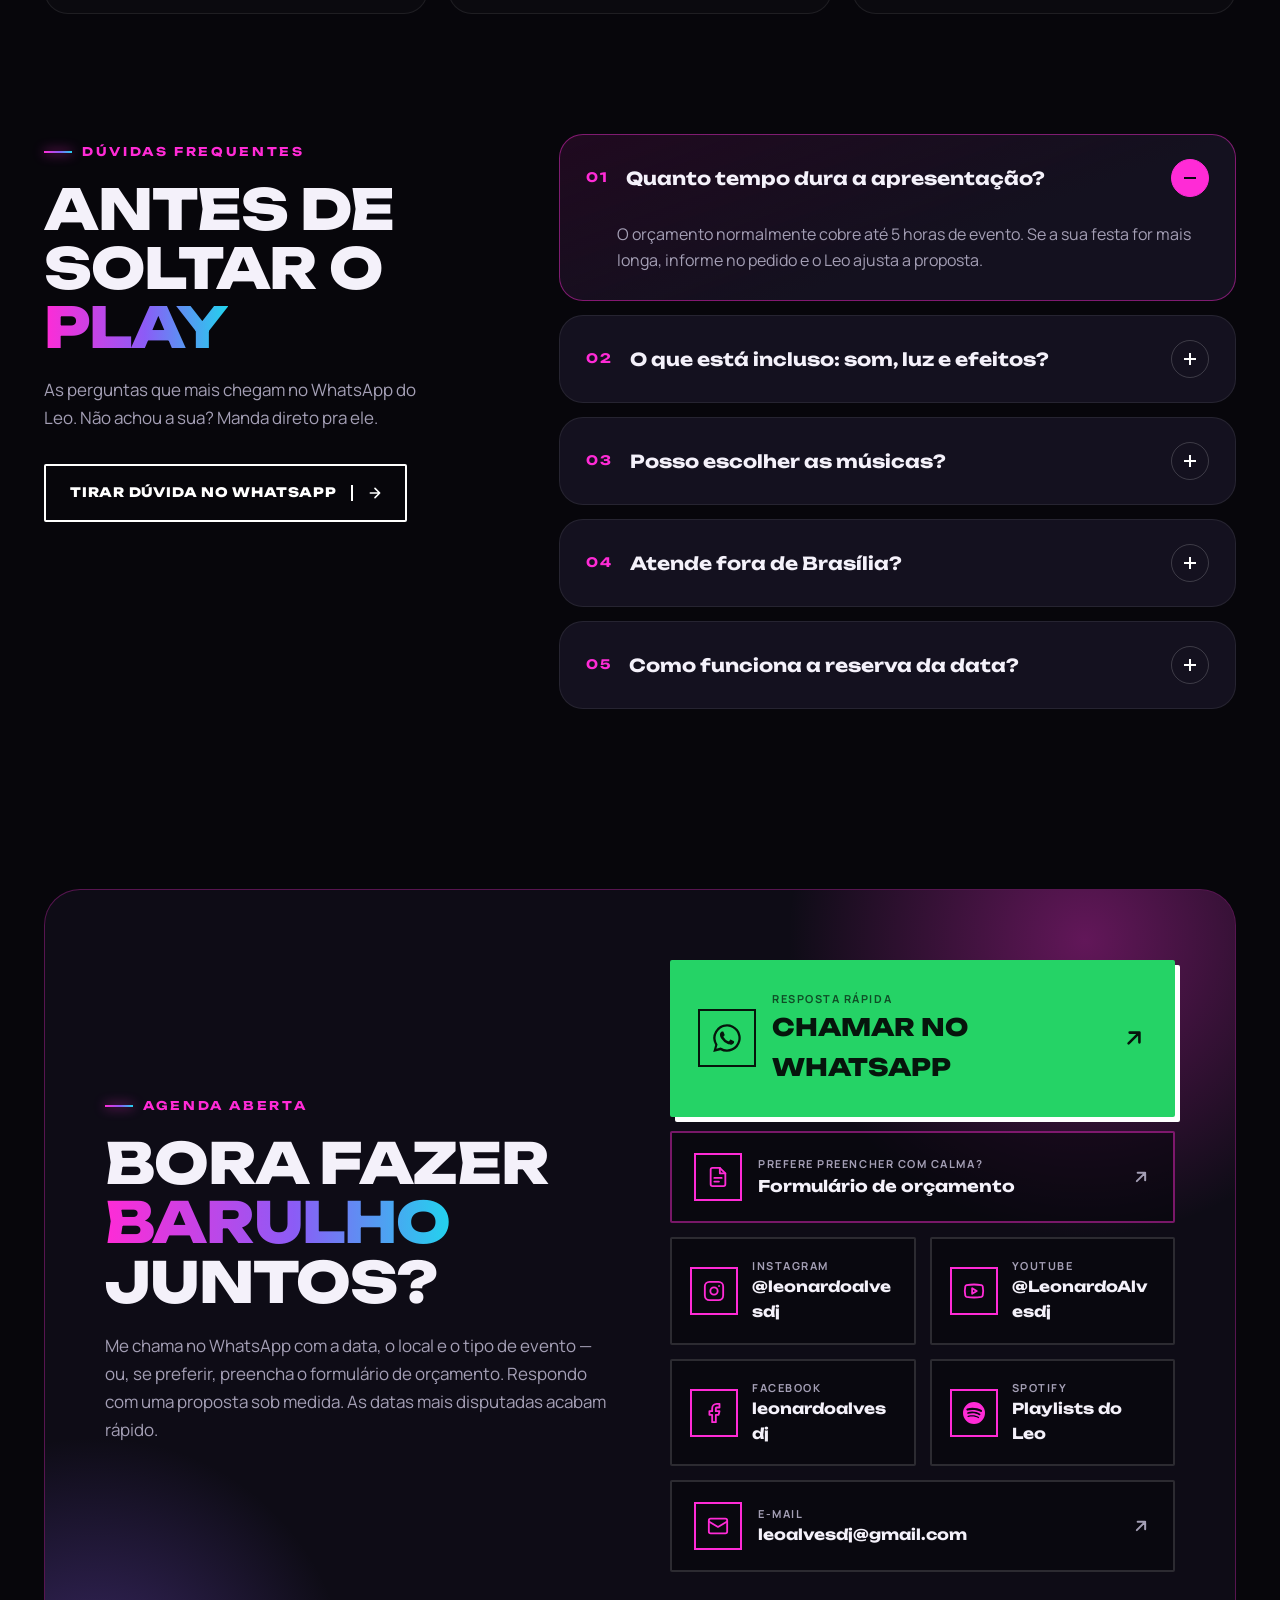
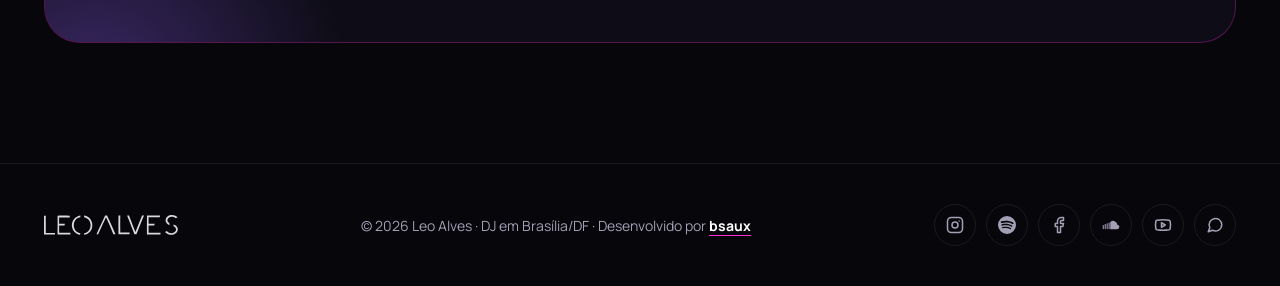
==== commit 19c68323: "tag manager e evetnso" ====
--- a/index.html
+++ b/index.html
@@ -1,25 +1,43 @@
 <!DOCTYPE html>
 <html lang="pt-BR">
+
 <head>
   <meta charset="UTF-8" />
   <meta name="viewport" content="width=device-width, initial-scale=1.0" />
   <title>LEO ALVES — DJ | A música certa. O momento inesquecível.</title>
-  <meta name="description" content="DJ Leo Alves — mais de 30 anos comandando pistas em Brasília. Casamentos, festas, corporativos, clubs e rooftops." />
+  <meta name="description"
+    content="DJ Leo Alves — mais de 30 anos comandando pistas em Brasília. Casamentos, festas, corporativos, clubs e rooftops." />
   <link rel="preconnect" href="https://fonts.googleapis.com" />
   <link rel="preconnect" href="https://fonts.gstatic.com" crossorigin />
-  <link rel="preload" as="style" href="https://fonts.googleapis.com/css2?family=Unbounded:wght@500;700;800;900&family=Manrope:wght@400;500;600;700&display=swap" />
-  <link rel="stylesheet" href="https://fonts.googleapis.com/css2?family=Unbounded:wght@500;700;800;900&family=Manrope:wght@400;500;600;700&display=swap" media="print" onload="this.media='all'" />
-  <noscript><link rel="stylesheet" href="https://fonts.googleapis.com/css2?family=Unbounded:wght@500;700;800;900&family=Manrope:wght@400;500;600;700&display=swap" /></noscript>
-  <link rel="icon" href="data:image/svg+xml,%3Csvg xmlns='http://www.w3.org/2000/svg' viewBox='0 0 32 32'%3E%3Crect width='32' height='32' fill='%2307060B'/%3E%3Cpath d='M9 7v18h9' stroke='%23FF2BD6' stroke-width='4' fill='none'/%3E%3Ccircle cx='23' cy='20' r='4' fill='%23FF2BD6'/%3E%3C/svg%3E" />
+  <link rel="preload" as="style"
+    href="https://fonts.googleapis.com/css2?family=Unbounded:wght@500;700;800;900&family=Manrope:wght@400;500;600;700&display=swap" />
+  <link rel="stylesheet"
+    href="https://fonts.googleapis.com/css2?family=Unbounded:wght@500;700;800;900&family=Manrope:wght@400;500;600;700&display=swap"
+    media="print" onload="this.media='all'" />
+  <noscript>
+    <link rel="stylesheet"
+      href="https://fonts.googleapis.com/css2?family=Unbounded:wght@500;700;800;900&family=Manrope:wght@400;500;600;700&display=swap" />
+  </noscript>
+  <link rel="icon"
+    href="data:image/svg+xml,%3Csvg xmlns='http://www.w3.org/2000/svg' viewBox='0 0 32 32'%3E%3Crect width='32' height='32' fill='%2307060B'/%3E%3Cpath d='M9 7v18h9' stroke='%23FF2BD6' stroke-width='4' fill='none'/%3E%3Ccircle cx='23' cy='20' r='4' fill='%23FF2BD6'/%3E%3C/svg%3E" />
   <link rel="stylesheet" href="assets/css/lp.css" />
-  <script type="application/ld+json">{"@context": "https://schema.org", "@type": "FAQPage", "mainEntity": [{"@type": "Question", "name": "Quanto tempo dura a apresentação?", "acceptedAnswer": {"@type": "Answer", "text": "O orçamento normalmente cobre até 5 horas de evento. Se a sua festa for mais longa, informe no pedido e o Leo ajusta a proposta."}}, {"@type": "Question", "name": "O que está incluso: som, luz e efeitos?", "acceptedAnswer": {"@type": "Answer", "text": "Sim. O Leo leva a estrutura completa: controladora, som, iluminação com moving heads e laser, máquina de fumaça e mesa com pano preto."}}, {"@type": "Question", "name": "Posso escolher as músicas?", "acceptedAnswer": {"@type": "Answer", "text": "Sim. Na conversa de curadoria você indica as músicas obrigatórias e as que não podem tocar de jeito nenhum."}}, {"@type": "Question", "name": "Atende fora de Brasília?", "acceptedAnswer": {"@type": "Answer", "text": "Conte o local do evento no pedido de orçamento e o Leo confirma a disponibilidade e eventuais custos de deslocamento."}}, {"@type": "Question", "name": "Como funciona a reserva da data?", "acceptedAnswer": {"@type": "Answer", "text": "A data fica reservada após a confirmação do orçamento. Forma de pagamento, sinal e política de remarcação são combinados direto com o Leo pelo WhatsApp."}}]}</script>
+  <script
+    type="application/ld+json">{"@context": "https://schema.org", "@type": "FAQPage", "mainEntity": [{"@type": "Question", "name": "Quanto tempo dura a apresentação?", "acceptedAnswer": {"@type": "Answer", "text": "O orçamento normalmente cobre até 5 horas de evento. Se a sua festa for mais longa, informe no pedido e o Leo ajusta a proposta."}}, {"@type": "Question", "name": "O que está incluso: som, luz e efeitos?", "acceptedAnswer": {"@type": "Answer", "text": "Sim. O Leo leva a estrutura completa: controladora, som, iluminação com moving heads e laser, máquina de fumaça e mesa com pano preto."}}, {"@type": "Question", "name": "Posso escolher as músicas?", "acceptedAnswer": {"@type": "Answer", "text": "Sim. Na conversa de curadoria você indica as músicas obrigatórias e as que não podem tocar de jeito nenhum."}}, {"@type": "Question", "name": "Atende fora de Brasília?", "acceptedAnswer": {"@type": "Answer", "text": "Conte o local do evento no pedido de orçamento e o Leo confirma a disponibilidade e eventuais custos de deslocamento."}}, {"@type": "Question", "name": "Como funciona a reserva da data?", "acceptedAnswer": {"@type": "Answer", "text": "A data fica reservada após a confirmação do orçamento. Forma de pagamento, sinal e política de remarcação são combinados direto com o Leo pelo WhatsApp."}}]}</script>
+  <script async src="https://www.googletagmanager.com/gtm.js?id=GTM-53CGLW3Q"></script>
+  <script>
+    window.dataLayer = window.dataLayer || [];
+    function gtag() { dataLayer.push(arguments); }
+    gtag('js', new Date());
+  </script>
 </head>
+
 <body>
 
   <!-- NAV -->
   <nav class="nav" id="nav">
     <div class="wrap">
-      <a href="#topo" class="nav-logo"><img src="assets/img/logo-light.svg" alt="Leo Alves" width="464" height="69" /></a>
+      <a href="#topo" class="nav-logo"><img src="assets/img/logo-light.svg" alt="Leo Alves" width="464"
+          height="69" /></a>
       <ul class="nav-links">
         <li><a href="#sobre">Sobre</a></li>
         <li><a href="#eventos">Eventos</a></li>
@@ -27,11 +45,18 @@
         <li><a href="#como-funciona">Como funciona</a></li>
         <li><a href="#faq">Dúvidas</a></li>
       </ul>
-      <a href="#orcamento" class="btn btn-neon js-wa" data-wa-msg="Olá, Leo! Vim pelo site e quero contratar seu show para o meu evento.">Contratar show
-        <svg viewBox="0 0 24 24" fill="none" stroke="currentColor" stroke-width="2.4" stroke-linecap="round" stroke-linejoin="round"><path d="M5 12h14M12 5l7 7-7 7"/></svg>
+      <a href="#orcamento" class="btn btn-neon js-wa"
+        data-wa-msg="Olá, Leo! Vim pelo site e quero contratar seu show para o meu evento.">Contratar show
+        <svg viewBox="0 0 24 24" fill="none" stroke="currentColor" stroke-width="2.4" stroke-linecap="round"
+          stroke-linejoin="round">
+          <path d="M5 12h14M12 5l7 7-7 7" />
+        </svg>
       </a>
       <button class="burger" id="burger" aria-label="Abrir menu" aria-expanded="false">
-        <svg width="20" height="20" viewBox="0 0 24 24" fill="none" stroke="currentColor" stroke-width="2.2" stroke-linecap="round"><path d="M4 7h16M4 12h16M4 17h16"/></svg>
+        <svg width="20" height="20" viewBox="0 0 24 24" fill="none" stroke="currentColor" stroke-width="2.2"
+          stroke-linecap="round">
+          <path d="M4 7h16M4 12h16M4 17h16" />
+        </svg>
       </button>
     </div>
   </nav>
@@ -41,7 +66,8 @@
     <a href="#galeria">Galeria</a>
     <a href="#como-funciona">Como funciona</a>
     <a href="#faq">Dúvidas</a>
-    <a href="#orcamento" class="btn btn-neon js-wa" data-wa-msg="Olá, Leo! Vim pelo site e quero um orçamento para o meu evento.">Fazer orçamento</a>
+    <a href="#orcamento" class="btn btn-neon js-wa"
+      data-wa-msg="Olá, Leo! Vim pelo site e quero um orçamento para o meu evento.">Fazer orçamento</a>
   </div>
 
   <!-- HERO -->
@@ -60,10 +86,15 @@
           <span class="line">A música certa.</span>
           <span class="line">O momento <span class="neon">inesquecível.</span></span>
         </h1>
-        <p class="lead hero-in d2">Cada evento tem sua energia. Eu entro com a trilha sonora, a experiência e a conexão para transformar cada ocasião em uma experiência única.</p>
+        <p class="lead hero-in d2">Cada evento tem sua energia. Eu entro com a trilha sonora, a experiência e a conexão
+          para transformar cada ocasião em uma experiência única.</p>
         <div class="hero-ctas hero-in d3">
-          <a href="#orcamento" class="btn btn-neon js-wa" data-wa-msg="Olá, Leo! Vim pelo site e quero um orçamento para o meu evento.">Fazer um orçamento
-            <svg viewBox="0 0 24 24" fill="none" stroke="currentColor" stroke-width="2.4" stroke-linecap="round" stroke-linejoin="round"><path d="M5 12h14M12 5l7 7-7 7"/></svg>
+          <a href="#orcamento" class="btn btn-neon js-wa"
+            data-wa-msg="Olá, Leo! Vim pelo site e quero um orçamento para o meu evento.">Fazer um orçamento
+            <svg viewBox="0 0 24 24" fill="none" stroke="currentColor" stroke-width="2.4" stroke-linecap="round"
+              stroke-linejoin="round">
+              <path d="M5 12h14M12 5l7 7-7 7" />
+            </svg>
           </a>
           <a href="#sobre" class="btn btn-ghost">Conhecer o DJ</a>
         </div>
@@ -86,40 +117,59 @@
   </header>
 
   <!-- TICKER -->
-  <div class="ticker-clip"><div class="ticker" aria-hidden="true">
-    <div class="ticker-track">
-      <span>Casamentos</span><span>Open Format</span><span>Festas temáticas</span><span>Rooftops</span><span>Corporativos</span><span>Aniversários</span><span>Clubs</span><span>15 anos</span>
-      <span>Casamentos</span><span>Open Format</span><span>Festas temáticas</span><span>Rooftops</span><span>Corporativos</span><span>Aniversários</span><span>Clubs</span><span>15 anos</span>
-    </div>
-  </div></div>
+  <div class="ticker-clip">
+    <div class="ticker" aria-hidden="true">
+      <div class="ticker-track">
+        <span>Casamentos</span><span>Open Format</span><span>Festas
+          temáticas</span><span>Rooftops</span><span>Corporativos</span><span>Aniversários</span><span>Clubs</span><span>15
+          anos</span>
+        <span>Casamentos</span><span>Open Format</span><span>Festas
+          temáticas</span><span>Rooftops</span><span>Corporativos</span><span>Aniversários</span><span>Clubs</span><span>15
+          anos</span>
+      </div>
+    </div>
+  </div>
 
   <!-- SOBRE -->
   <section id="sobre">
     <div class="wrap about-grid">
       <div class="portrait reveal">
         <div class="portrait-inner">
-          <img src="assets/img/foto1.webp" width="1400" height="933" alt="DJ Leo Alves na cabine com máscara, luzes e efeitos" style="object-position: 30% center;" />
+          <img src="assets/img/foto1.webp" width="1400" height="933"
+            alt="DJ Leo Alves na cabine com máscara, luzes e efeitos" style="object-position: 30% center;" />
         </div>
         <div class="portrait-tag">
           <div><strong>Leo Alves</strong><small>DJ · Brasília/DF</small></div>
         </div>
-        <div class="years-badge"><div><b class="grad-text">30+</b><span>anos de<br>pista</span></div></div>
+        <div class="years-badge">
+          <div><b class="grad-text">30+</b><span>anos de<br>pista</span></div>
+        </div>
       </div>
 
       <div class="about-text">
         <span class="eyebrow reveal">Sobre o artista</span>
-        <h2 class="title reveal d1">A música transforma momentos em <span class="grad-text">experiências inesquecíveis.</span></h2>
+        <h2 class="title reveal d1">A música transforma momentos em <span class="grad-text">experiências
+            inesquecíveis.</span></h2>
         <p class="big reveal d1">Mais de 30 anos criando experiências inesquecíveis através da música.</p>
-        <p class="reveal d2">Com uma trajetória consolidada no cenário de eventos de Brasília, <strong>Leo Alves</strong> tem seu nome marcado nas principais casas, rooftops e espaços de alto padrão da capital. Seu diferencial está na <strong>leitura cirúrgica da pista</strong> e na curadoria musical sob medida — cada repertório é desenhado para o perfil do público, o estilo do evento e a identidade de cada cliente.</p>
-        <p class="reveal d2">Mais do que tocar música, ele cria o clima, conduz a energia e transforma cada celebração em um espetáculo visual e sonoro.</p>
+        <p class="reveal d2">Com uma trajetória consolidada no cenário de eventos de Brasília, <strong>Leo
+            Alves</strong> tem seu nome marcado nas principais casas, rooftops e espaços de alto padrão da capital. Seu
+          diferencial está na <strong>leitura cirúrgica da pista</strong> e na curadoria musical sob medida — cada
+          repertório é desenhado para o perfil do público, o estilo do evento e a identidade de cada cliente.</p>
+        <p class="reveal d2">Mais do que tocar música, ele cria o clima, conduz a energia e transforma cada celebração
+          em um espetáculo visual e sonoro.</p>
         <div class="chips reveal d3">
           <span class="chip">Leitura de pista ao vivo</span>
           <span class="chip">Repertório sob medida</span>
           <span class="chip">Performance &amp; efeitos</span>
           <span class="chip">Open format</span>
         </div>
-        <a href="#orcamento" class="btn btn-neon reveal d3 js-wa" data-wa-msg="Olá, Leo! Vim pelo site e quero você na minha festa. Pode me passar um orçamento?">Quero o Leo na minha festa
-          <svg viewBox="0 0 24 24" fill="none" stroke="currentColor" stroke-width="2.4" stroke-linecap="round" stroke-linejoin="round"><path d="M5 12h14M12 5l7 7-7 7"/></svg>
+        <a href="#orcamento" class="btn btn-neon reveal d3 js-wa"
+          data-wa-msg="Olá, Leo! Vim pelo site e quero você na minha festa. Pode me passar um orçamento?">Quero o Leo na
+          minha festa
+          <svg viewBox="0 0 24 24" fill="none" stroke="currentColor" stroke-width="2.4" stroke-linecap="round"
+            stroke-linejoin="round">
+            <path d="M5 12h14M12 5l7 7-7 7" />
+          </svg>
         </a>
       </div>
     </div>
@@ -129,10 +179,14 @@
   <div class="stats">
     <div class="wrap">
       <div class="stats-grid reveal">
-        <div class="stat"><b class="grad-text" data-count="30" data-prefix="+">+30</b><span>anos de carreira</span></div>
-        <div class="stat"><b class="grad-text" data-count="500" data-prefix="+">+500</b><span>eventos comandados</span></div>
-        <div class="stat"><b class="grad-text" data-count="11" data-prefix="+">+11</b><span>casas de Brasília no currículo</span></div>
-        <div class="stat"><b class="grad-text" data-count="100" data-suffix="%">100%</b><span>repertório sem script engessado</span></div>
+        <div class="stat"><b class="grad-text" data-count="30" data-prefix="+">+30</b><span>anos de carreira</span>
+        </div>
+        <div class="stat"><b class="grad-text" data-count="4000" data-prefix="+">+4.000</b><span>eventos comandados</span>
+        </div>
+        <div class="stat"><b class="grad-text" data-count="11" data-prefix="+">+11</b><span>casas de Brasília no
+            currículo</span></div>
+        <div class="stat"><b class="grad-text" data-count="100" data-suffix="%">100%</b><span>repertório sem script
+            engessado</span></div>
       </div>
     </div>
   </div>
@@ -145,40 +199,67 @@
           <span class="eyebrow reveal">Para cada celebração</span>
           <h2 class="title reveal d1">Cada evento tem seu <span class="grad-text">ritmo.</span></h2>
         </div>
-        <p class="reveal d2">Do casamento intimista ao rooftop lotado: a trilha é pensada para o seu público, o seu horário e a energia que você quer entregar.</p>
+        <p class="reveal d2">Do casamento intimista ao rooftop lotado: a trilha é pensada para o seu público, o seu
+          horário e a energia que você quer entregar.</p>
       </div>
 
       <div class="events">
         <article class="event feature reveal">
           <div>
             <span class="event-num">01</span>
-            <div class="event-icon"><svg viewBox="0 0 24 24" fill="none" stroke="currentColor" stroke-width="1.8" stroke-linecap="round" stroke-linejoin="round"><path d="M19 14c1.49-1.46 3-3.21 3-5.5A5.5 5.5 0 0 0 16.5 3c-1.76 0-3 .5-4.5 2-1.5-1.5-2.74-2-4.5-2A5.5 5.5 0 0 0 2 8.5c0 2.3 1.5 4.05 3 5.5l7 7Z"/></svg></div>
+            <div class="event-icon"><svg viewBox="0 0 24 24" fill="none" stroke="currentColor" stroke-width="1.8"
+                stroke-linecap="round" stroke-linejoin="round">
+                <path
+                  d="M19 14c1.49-1.46 3-3.21 3-5.5A5.5 5.5 0 0 0 16.5 3c-1.76 0-3 .5-4.5 2-1.5-1.5-2.74-2-4.5-2A5.5 5.5 0 0 0 2 8.5c0 2.3 1.5 4.05 3 5.5l7 7Z" />
+              </svg></div>
             <h3>Casamentos</h3>
-            <p>Da entrada da noiva ao último hit da madrugada. Repertório construído junto com o casal, transições no tempo certo e pista cheia até o fim.</p>
-          </div>
-          <a href="#orcamento" class="btn btn-ghost js-wa" data-wa-msg="Olá, Leo! Vim pelo site e quero um orçamento para o meu casamento." style="align-self:flex-start; margin-top:28px;">Orçar casamento</a>
+            <p>Da entrada da noiva ao último hit da madrugada. Repertório construído junto com o casal, transições no
+              tempo certo e pista cheia até o fim.</p>
+          </div>
+          <a href="#orcamento" class="btn btn-ghost js-wa"
+            data-wa-msg="Olá, Leo! Vim pelo site e quero um orçamento para o meu casamento."
+            style="align-self:flex-start; margin-top:28px;">Orçar casamento</a>
         </article>
         <article class="event reveal d1">
           <span class="event-num">02</span>
-          <div class="event-icon"><svg viewBox="0 0 24 24" fill="none" stroke="currentColor" stroke-width="1.8" stroke-linecap="round" stroke-linejoin="round"><path d="M12 2a5 5 0 0 0-5 5v1a5 5 0 0 0 10 0V7a5 5 0 0 0-5-5Z"/><path d="M8 14s-4 1-4 4v4h16v-4c0-3-4-4-4-4"/><path d="M9 7h.01M15 7h.01"/></svg></div>
+          <div class="event-icon"><svg viewBox="0 0 24 24" fill="none" stroke="currentColor" stroke-width="1.8"
+              stroke-linecap="round" stroke-linejoin="round">
+              <path d="M12 2a5 5 0 0 0-5 5v1a5 5 0 0 0 10 0V7a5 5 0 0 0-5-5Z" />
+              <path d="M8 14s-4 1-4 4v4h16v-4c0-3-4-4-4-4" />
+              <path d="M9 7h.01M15 7h.01" />
+            </svg></div>
           <h3>Festas temáticas</h3>
           <p>Fantasia, figurino e show na cabine. A trilha entra no clima do tema.</p>
         </article>
         <article class="event reveal d2">
           <span class="event-num">03</span>
-          <div class="event-icon"><svg viewBox="0 0 24 24" fill="none" stroke="currentColor" stroke-width="1.8" stroke-linecap="round" stroke-linejoin="round"><rect x="2" y="7" width="20" height="14" rx="2"/><path d="M16 21V5a2 2 0 0 0-2-2h-4a2 2 0 0 0-2 2v16"/></svg></div>
+          <div class="event-icon"><svg viewBox="0 0 24 24" fill="none" stroke="currentColor" stroke-width="1.8"
+              stroke-linecap="round" stroke-linejoin="round">
+              <rect x="2" y="7" width="20" height="14" rx="2" />
+              <path d="M16 21V5a2 2 0 0 0-2-2h-4a2 2 0 0 0-2 2v16" />
+            </svg></div>
           <h3>Corporativos</h3>
           <p>Confraternizações, lançamentos e eventos de marca com som na medida.</p>
         </article>
         <article class="event reveal d1">
           <span class="event-num">04</span>
-          <div class="event-icon"><svg viewBox="0 0 24 24" fill="none" stroke="currentColor" stroke-width="1.8" stroke-linecap="round" stroke-linejoin="round"><path d="M20 21v-8a2 2 0 0 0-2-2H6a2 2 0 0 0-2 2v8"/><path d="M4 16s.5-1 2-1 2.5 2 4 2 2.5-2 4-2 2.5 2 4 2 2-1 2-1"/><path d="M2 21h20M7 8v3M12 8v3M17 8v3M7 4h.01M12 4h.01M17 4h.01"/></svg></div>
+          <div class="event-icon"><svg viewBox="0 0 24 24" fill="none" stroke="currentColor" stroke-width="1.8"
+              stroke-linecap="round" stroke-linejoin="round">
+              <path d="M20 21v-8a2 2 0 0 0-2-2H6a2 2 0 0 0-2 2v8" />
+              <path d="M4 16s.5-1 2-1 2.5 2 4 2 2.5-2 4-2 2.5 2 4 2 2-1 2-1" />
+              <path d="M2 21h20M7 8v3M12 8v3M17 8v3M7 4h.01M12 4h.01M17 4h.01" />
+            </svg></div>
           <h3>Aniversários &amp; 15 anos</h3>
           <p>Hits de todas as gerações para a família inteira dançar junta.</p>
         </article>
         <article class="event reveal d2">
           <span class="event-num">05</span>
-          <div class="event-icon"><svg viewBox="0 0 24 24" fill="none" stroke="currentColor" stroke-width="1.8" stroke-linecap="round" stroke-linejoin="round"><path d="M9 18V5l12-2v13"/><circle cx="6" cy="18" r="3"/><circle cx="18" cy="16" r="3"/></svg></div>
+          <div class="event-icon"><svg viewBox="0 0 24 24" fill="none" stroke="currentColor" stroke-width="1.8"
+              stroke-linecap="round" stroke-linejoin="round">
+              <path d="M9 18V5l12-2v13" />
+              <circle cx="6" cy="18" r="3" />
+              <circle cx="18" cy="16" r="3" />
+            </svg></div>
           <h3>Clubs &amp; rooftops</h3>
           <p>Open format e house com pressão sonora e drop no momento exato.</p>
         </article>
@@ -198,15 +279,18 @@
       </div>
       <div class="gallery">
         <figure class="g-item tall reveal" data-full="assets/img/foto3.webp">
-          <img src="assets/img/foto3.webp" width="1400" height="933" alt="DJ Leo Alves abrindo a capa na cabine com luzes e fumaça" loading="lazy" />
+          <img src="assets/img/foto3.webp" width="1400" height="933"
+            alt="DJ Leo Alves abrindo a capa na cabine com luzes e fumaça" loading="lazy" />
           <figcaption class="g-cap">Showtime na pista</figcaption>
         </figure>
         <figure class="g-item reveal d1" data-full="assets/img/foto2.webp">
-          <img src="assets/img/foto2.webp" width="1400" height="933" alt="DJ Leo Alves com convidados em festa temática" loading="lazy" />
+          <img src="assets/img/foto2.webp" width="1400" height="933" alt="DJ Leo Alves com convidados em festa temática"
+            loading="lazy" />
           <figcaption class="g-cap">Conexão &amp; temáticos</figcaption>
         </figure>
         <figure class="g-item reveal d2" data-full="assets/img/foto1.webp">
-          <img src="assets/img/foto1.webp" width="1400" height="933" alt="DJ Leo Alves em performance com máscara" loading="lazy" style="object-position: 25% center;" />
+          <img src="assets/img/foto1.webp" width="1400" height="933" alt="DJ Leo Alves em performance com máscara"
+            loading="lazy" style="object-position: 25% center;" />
           <figcaption class="g-cap">Performance &amp; mistério</figcaption>
         </figure>
       </div>
@@ -222,12 +306,16 @@
   <div class="venues">
     <div class="wrap"><span class="eyebrow">Palcos &amp; casas por onde já passou em Brasília</span></div>
     <div class="venue-row">
-      <span class="fill">Café de La Musique</span><span>Taj Brasília</span><span class="fill">Liv Lounge</span><span>Doma Rooftop</span><span class="fill">Villa Giardini</span><span>Villa Rizza</span>
-      <span class="fill">Café de La Musique</span><span>Taj Brasília</span><span class="fill">Liv Lounge</span><span>Doma Rooftop</span><span class="fill">Villa Giardini</span><span>Villa Rizza</span>
+      <span class="fill">Café de La Musique</span><span>Taj Brasília</span><span class="fill">Liv
+        Lounge</span><span>Doma Rooftop</span><span class="fill">Villa Giardini</span><span>Villa Rizza</span>
+      <span class="fill">Café de La Musique</span><span>Taj Brasília</span><span class="fill">Liv
+        Lounge</span><span>Doma Rooftop</span><span class="fill">Villa Giardini</span><span>Villa Rizza</span>
     </div>
     <div class="venue-row reverse">
-      <span>Porto Vitória</span><span class="fill">Espaço Patrícia Buffet</span><span>Patú Anú</span><span class="fill">Chantall</span><span>Gran Bier</span>
-      <span>Porto Vitória</span><span class="fill">Espaço Patrícia Buffet</span><span>Patú Anú</span><span class="fill">Chantall</span><span>Gran Bier</span>
+      <span>Porto Vitória</span><span class="fill">Espaço Patrícia Buffet</span><span>Patú Anú</span><span
+        class="fill">Chantall</span><span>Gran Bier</span>
+      <span>Porto Vitória</span><span class="fill">Espaço Patrícia Buffet</span><span>Patú Anú</span><span
+        class="fill">Chantall</span><span>Gran Bier</span>
     </div>
   </div>
 
@@ -235,7 +323,8 @@
   <section class="quote">
     <div class="wrap">
       <div class="quote-mark grad-text reveal">“</div>
-      <blockquote class="reveal d1">A pista é um organismo vivo. Meu papel é sentir a vibração da galera, criar o clima e entregar o <span class="grad-text">drop exato no momento certo.</span></blockquote>
+      <blockquote class="reveal d1">A pista é um organismo vivo. Meu papel é sentir a vibração da galera, criar o clima
+        e entregar o <span class="grad-text">drop exato no momento certo.</span></blockquote>
       <cite class="reveal d2">— LEO ALVES</cite>
     </div>
   </section>
@@ -247,15 +336,26 @@
         <div class="spotify-text">
           <span class="eyebrow">Leve a pista com você</span>
           <h2 class="title">Siga o Leo no <span class="sp-green">Spotify</span></h2>
-          <p>Playlists montadas pelo Leo para você ouvir antes, durante e depois da festa. Siga o perfil e receba cada seleção nova assim que sair.</p>
+          <p>Playlists montadas pelo Leo para você ouvir antes, durante e depois da festa. Siga o perfil e receba cada
+            seleção nova assim que sair.</p>
           <a href="https://open.spotify.com/user/djellys" class="btn btn-spotify" target="_blank" rel="noopener">
-            <span class="sp-ico"><svg viewBox="0 0 24 24" fill="currentColor" aria-hidden="true"><path d="M12 0a12 12 0 1 0 0 24 12 12 0 0 0 0-24Zm5.5 17.3a.75.75 0 0 1-1 .25c-2.8-1.7-6.4-2.1-10.6-1.2a.75.75 0 1 1-.33-1.46c4.6-1 8.6-.6 11.7 1.4.36.22.47.69.25 1Zm1.47-3.27a.94.94 0 0 1-1.29.31c-3.2-2-8.1-2.5-11.9-1.4a.94.94 0 1 1-.55-1.8c4.3-1.3 9.7-.7 13.4 1.6.44.27.58.85.31 1.29Zm.13-3.4C15.3 8.4 8.9 8.2 5.2 9.3a1.13 1.13 0 1 1-.65-2.16c4.3-1.3 11.3-1 15.7 1.6a1.13 1.13 0 0 1-1.15 1.94Z"/></svg></span>Seguir no Spotify
-            <svg viewBox="0 0 24 24" fill="none" stroke="currentColor" stroke-width="2.4" stroke-linecap="round" stroke-linejoin="round"><path d="M7 17 17 7M8 7h9v9"/></svg>
+            <span class="sp-ico"><svg viewBox="0 0 24 24" fill="currentColor" aria-hidden="true">
+                <path
+                  d="M12 0a12 12 0 1 0 0 24 12 12 0 0 0 0-24Zm5.5 17.3a.75.75 0 0 1-1 .25c-2.8-1.7-6.4-2.1-10.6-1.2a.75.75 0 1 1-.33-1.46c4.6-1 8.6-.6 11.7 1.4.36.22.47.69.25 1Zm1.47-3.27a.94.94 0 0 1-1.29.31c-3.2-2-8.1-2.5-11.9-1.4a.94.94 0 1 1-.55-1.8c4.3-1.3 9.7-.7 13.4 1.6.44.27.58.85.31 1.29Zm.13-3.4C15.3 8.4 8.9 8.2 5.2 9.3a1.13 1.13 0 1 1-.65-2.16c4.3-1.3 11.3-1 15.7 1.6a1.13 1.13 0 0 1-1.15 1.94Z" />
+              </svg></span>Seguir no Spotify
+            <svg viewBox="0 0 24 24" fill="none" stroke="currentColor" stroke-width="2.4" stroke-linecap="round"
+              stroke-linejoin="round">
+              <path d="M7 17 17 7M8 7h9v9" />
+            </svg>
           </a>
         </div>
-        <a href="https://open.spotify.com/user/djellys" class="spotify-visual" target="_blank" rel="noopener" aria-label="Abrir o perfil do DJ Leo Alves no Spotify">
+        <a href="https://open.spotify.com/user/djellys" class="spotify-visual" target="_blank" rel="noopener"
+          aria-label="Abrir o perfil do DJ Leo Alves no Spotify">
           <div class="vinyl" aria-hidden="true">
-            <div class="vinyl-label"><svg viewBox="0 0 24 24" fill="currentColor" aria-hidden="true"><path d="M12 0a12 12 0 1 0 0 24 12 12 0 0 0 0-24Zm5.5 17.3a.75.75 0 0 1-1 .25c-2.8-1.7-6.4-2.1-10.6-1.2a.75.75 0 1 1-.33-1.46c4.6-1 8.6-.6 11.7 1.4.36.22.47.69.25 1Zm1.47-3.27a.94.94 0 0 1-1.29.31c-3.2-2-8.1-2.5-11.9-1.4a.94.94 0 1 1-.55-1.8c4.3-1.3 9.7-.7 13.4 1.6.44.27.58.85.31 1.29Zm.13-3.4C15.3 8.4 8.9 8.2 5.2 9.3a1.13 1.13 0 1 1-.65-2.16c4.3-1.3 11.3-1 15.7 1.6a1.13 1.13 0 0 1-1.15 1.94Z"/></svg></div>
+            <div class="vinyl-label"><svg viewBox="0 0 24 24" fill="currentColor" aria-hidden="true">
+                <path
+                  d="M12 0a12 12 0 1 0 0 24 12 12 0 0 0 0-24Zm5.5 17.3a.75.75 0 0 1-1 .25c-2.8-1.7-6.4-2.1-10.6-1.2a.75.75 0 1 1-.33-1.46c4.6-1 8.6-.6 11.7 1.4.36.22.47.69.25 1Zm1.47-3.27a.94.94 0 0 1-1.29.31c-3.2-2-8.1-2.5-11.9-1.4a.94.94 0 1 1-.55-1.8c4.3-1.3 9.7-.7 13.4 1.6.44.27.58.85.31 1.29Zm.13-3.4C15.3 8.4 8.9 8.2 5.2 9.3a1.13 1.13 0 1 1-.65-2.16c4.3-1.3 11.3-1 15.7 1.6a1.13 1.13 0 0 1-1.15 1.94Z" />
+              </svg></div>
           </div>
           <div class="sp-now" aria-hidden="true">
             <div class="sp-eq"><i></i><i></i><i></i><i></i></div>
@@ -277,9 +377,20 @@
         <p class="reveal d2">Um processo simples para você só se preocupar em curtir a festa.</p>
       </div>
       <div class="steps">
-        <div class="step reveal"><h3>Contato &amp; orçamento</h3><p>Conte a data, o local e o tipo de evento pelo WhatsApp ou pelo <a class="inline-link" href="https://forms.gle/A5qPXzRkMhWvpDUZ7" target="_blank" rel="noopener">formulário de orçamento</a>. Você recebe uma proposta personalizada.</p></div>
-        <div class="step reveal d1"><h3>Curadoria</h3><p>Conversa para entender o público, as músicas obrigatórias e as que não podem tocar de jeito nenhum.</p></div>
-        <div class="step reveal d2"><h3>Showtime</h3><p>No dia, leitura de pista ao vivo, efeitos e energia do primeiro beat ao último grito.</p></div>
+        <div class="step reveal">
+          <h3>Contato &amp; orçamento</h3>
+          <p>Conte a data, o local e o tipo de evento pelo WhatsApp ou pelo <a class="inline-link"
+              href="https://forms.gle/A5qPXzRkMhWvpDUZ7" target="_blank" rel="noopener">formulário de orçamento</a>.
+            Você recebe uma proposta personalizada.</p>
+        </div>
+        <div class="step reveal d1">
+          <h3>Curadoria</h3>
+          <p>Conversa para entender o público, as músicas obrigatórias e as que não podem tocar de jeito nenhum.</p>
+        </div>
+        <div class="step reveal d2">
+          <h3>Showtime</h3>
+          <p>No dia, leitura de pista ao vivo, efeitos e energia do primeiro beat ao último grito.</p>
+        </div>
       </div>
     </div>
   </section>
@@ -291,31 +402,55 @@
         <span class="eyebrow reveal">Dúvidas frequentes</span>
         <h2 class="title reveal d1">Antes de soltar o <span class="grad-text">play</span></h2>
         <p class="reveal d2">As perguntas que mais chegam no WhatsApp do Leo. Não achou a sua? Manda direto pra ele.</p>
-        <a href="#orcamento" class="btn btn-ghost js-wa reveal d3" data-wa-msg="Olá, Leo! Vim pelo site e tenho uma dúvida sobre o seu show.">Tirar dúvida no WhatsApp
-          <svg viewBox="0 0 24 24" fill="none" stroke="currentColor" stroke-width="2.4" stroke-linecap="round" stroke-linejoin="round"><path d="M5 12h14M12 5l7 7-7 7"/></svg>
+        <a href="#orcamento" class="btn btn-ghost js-wa reveal d3"
+          data-wa-msg="Olá, Leo! Vim pelo site e tenho uma dúvida sobre o seu show.">Tirar dúvida no WhatsApp
+          <svg viewBox="0 0 24 24" fill="none" stroke="currentColor" stroke-width="2.4" stroke-linecap="round"
+            stroke-linejoin="round">
+            <path d="M5 12h14M12 5l7 7-7 7" />
+          </svg>
         </a>
       </div>
       <div class="faq-list">
-          <details class="faq-item reveal" open>
-            <summary><span class="faq-num">01</span><span class="faq-q">Quanto tempo dura a apresentação?</span><span class="faq-ico" aria-hidden="true"></span></summary>
-            <div class="faq-a"><p>O orçamento normalmente cobre até 5 horas de evento. Se a sua festa for mais longa, informe no pedido e o Leo ajusta a proposta.</p></div>
-          </details>
-          <details class="faq-item reveal d1">
-            <summary><span class="faq-num">02</span><span class="faq-q">O que está incluso: som, luz e efeitos?</span><span class="faq-ico" aria-hidden="true"></span></summary>
-            <div class="faq-a"><p>Sim. O Leo leva a estrutura completa: controladora, som, iluminação com moving heads e laser, máquina de fumaça e mesa com pano preto.</p></div>
-          </details>
-          <details class="faq-item reveal">
-            <summary><span class="faq-num">03</span><span class="faq-q">Posso escolher as músicas?</span><span class="faq-ico" aria-hidden="true"></span></summary>
-            <div class="faq-a"><p>Sim. Na conversa de curadoria você indica as músicas obrigatórias e as que não podem tocar de jeito nenhum.</p></div>
-          </details>
-          <details class="faq-item reveal d1">
-            <summary><span class="faq-num">04</span><span class="faq-q">Atende fora de Brasília?</span><span class="faq-ico" aria-hidden="true"></span></summary>
-            <div class="faq-a"><p>Conte o local do evento no pedido de orçamento e o Leo confirma a disponibilidade e eventuais custos de deslocamento.</p></div>
-          </details>
-          <details class="faq-item reveal">
-            <summary><span class="faq-num">05</span><span class="faq-q">Como funciona a reserva da data?</span><span class="faq-ico" aria-hidden="true"></span></summary>
-            <div class="faq-a"><p>A data fica reservada após a confirmação do orçamento. Forma de pagamento, sinal e política de remarcação são combinados direto com o Leo pelo WhatsApp.</p></div>
-          </details>
+        <details class="faq-item reveal" open>
+          <summary><span class="faq-num">01</span><span class="faq-q">Quanto tempo dura a apresentação?</span><span
+              class="faq-ico" aria-hidden="true"></span></summary>
+          <div class="faq-a">
+            <p>O orçamento normalmente cobre até 5 horas de evento. Se a sua festa for mais longa, informe no pedido e o
+              Leo ajusta a proposta.</p>
+          </div>
+        </details>
+        <details class="faq-item reveal d1">
+          <summary><span class="faq-num">02</span><span class="faq-q">O que está incluso: som, luz e
+              efeitos?</span><span class="faq-ico" aria-hidden="true"></span></summary>
+          <div class="faq-a">
+            <p>Sim. O Leo leva a estrutura completa: controladora, som, iluminação com moving heads e laser, máquina de
+              fumaça e mesa com pano preto.</p>
+          </div>
+        </details>
+        <details class="faq-item reveal">
+          <summary><span class="faq-num">03</span><span class="faq-q">Posso escolher as músicas?</span><span
+              class="faq-ico" aria-hidden="true"></span></summary>
+          <div class="faq-a">
+            <p>Sim. Na conversa de curadoria você indica as músicas obrigatórias e as que não podem tocar de jeito
+              nenhum.</p>
+          </div>
+        </details>
+        <details class="faq-item reveal d1">
+          <summary><span class="faq-num">04</span><span class="faq-q">Atende fora de Brasília?</span><span
+              class="faq-ico" aria-hidden="true"></span></summary>
+          <div class="faq-a">
+            <p>Conte o local do evento no pedido de orçamento e o Leo confirma a disponibilidade e eventuais custos de
+              deslocamento.</p>
+          </div>
+        </details>
+        <details class="faq-item reveal">
+          <summary><span class="faq-num">05</span><span class="faq-q">Como funciona a reserva da data?</span><span
+              class="faq-ico" aria-hidden="true"></span></summary>
+          <div class="faq-a">
+            <p>A data fica reservada após a confirmação do orçamento. Forma de pagamento, sinal e política de remarcação
+              são combinados direto com o Leo pelo WhatsApp.</p>
+          </div>
+        </details>
       </div>
     </div>
   </section>
@@ -327,48 +462,98 @@
         <div>
           <span class="eyebrow">Agenda aberta</span>
           <h2 class="title">Bora fazer <span class="grad-text">barulho</span> juntos?</h2>
-          <p class="sub">Me chama no WhatsApp com a data, o local e o tipo de evento — ou, se preferir, preencha o formulário de orçamento. Respondo com uma proposta sob medida. As datas mais disputadas acabam rápido.</p>
+          <p class="sub">Me chama no WhatsApp com a data, o local e o tipo de evento — ou, se preferir, preencha o
+            formulário de orçamento. Respondo com uma proposta sob medida. As datas mais disputadas acabam rápido.</p>
         </div>
 
         <div class="contact-cards">
           <a href="#" class="c-card c-wa js-wa">
-            <span class="c-ico"><svg viewBox="0 0 24 24" fill="currentColor"><path d="M17.5 14.4c-.3-.1-1.8-.9-2-1s-.5-.1-.7.1-.8 1-1 1.2-.4.2-.7.1a8.2 8.2 0 0 1-4.1-3.6c-.3-.5.3-.5.9-1.6.1-.2 0-.4 0-.5l-.9-2.2c-.2-.6-.5-.5-.7-.5h-.6a1.1 1.1 0 0 0-.8.4 3.4 3.4 0 0 0-1 2.5 5.9 5.9 0 0 0 1.2 3.1 13.5 13.5 0 0 0 5.2 4.6c1.9.8 2.7.9 3.6.7a3.1 3.1 0 0 0 2-1.4 2.5 2.5 0 0 0 .2-1.4c-.1-.2-.3-.3-.6-.4ZM12 21.8a9.8 9.8 0 0 1-5-1.4l-.4-.2-3.7 1 1-3.6-.2-.4A9.8 9.8 0 1 1 12 21.8Zm0-21.6A11.8 11.8 0 0 0 1.9 18L.2 24l6.2-1.6A11.8 11.8 0 1 0 12 .2Z"/></svg></span>
+            <span class="c-ico"><svg viewBox="0 0 24 24" fill="currentColor">
+                <path
+                  d="M17.5 14.4c-.3-.1-1.8-.9-2-1s-.5-.1-.7.1-.8 1-1 1.2-.4.2-.7.1a8.2 8.2 0 0 1-4.1-3.6c-.3-.5.3-.5.9-1.6.1-.2 0-.4 0-.5l-.9-2.2c-.2-.6-.5-.5-.7-.5h-.6a1.1 1.1 0 0 0-.8.4 3.4 3.4 0 0 0-1 2.5 5.9 5.9 0 0 0 1.2 3.1 13.5 13.5 0 0 0 5.2 4.6c1.9.8 2.7.9 3.6.7a3.1 3.1 0 0 0 2-1.4 2.5 2.5 0 0 0 .2-1.4c-.1-.2-.3-.3-.6-.4ZM12 21.8a9.8 9.8 0 0 1-5-1.4l-.4-.2-3.7 1 1-3.6-.2-.4A9.8 9.8 0 1 1 12 21.8Zm0-21.6A11.8 11.8 0 0 0 1.9 18L.2 24l6.2-1.6A11.8 11.8 0 1 0 12 .2Z" />
+              </svg></span>
             <span class="c-txt"><small>Resposta rápida</small><strong>Chamar no WhatsApp</strong></span>
-            <svg class="c-arrow" viewBox="0 0 24 24" fill="none" stroke="currentColor" stroke-width="2.4" stroke-linecap="round" stroke-linejoin="round"><path d="M7 17 17 7M8 7h9v9"/></svg>
+            <svg class="c-arrow" viewBox="0 0 24 24" fill="none" stroke="currentColor" stroke-width="2.4"
+              stroke-linecap="round" stroke-linejoin="round">
+              <path d="M7 17 17 7M8 7h9v9" />
+            </svg>
           </a>
           <a href="https://forms.gle/A5qPXzRkMhWvpDUZ7" class="c-card c-form" target="_blank" rel="noopener">
-            <span class="c-ico"><svg viewBox="0 0 24 24" fill="none" stroke="currentColor" stroke-width="2" stroke-linecap="round" stroke-linejoin="round"><path d="M14 2H6a2 2 0 0 0-2 2v16a2 2 0 0 0 2 2h12a2 2 0 0 0 2-2V8z"/><path d="M14 2v6h6M8 13h8M8 17h5"/></svg></span>
-            <span class="c-txt"><small>Prefere preencher com calma?</small><strong>Formulário de orçamento</strong></span>
-            <svg class="c-arrow" viewBox="0 0 24 24" fill="none" stroke="currentColor" stroke-width="2.4" stroke-linecap="round" stroke-linejoin="round"><path d="M7 17 17 7M8 7h9v9"/></svg>
+            <span class="c-ico"><svg viewBox="0 0 24 24" fill="none" stroke="currentColor" stroke-width="2"
+                stroke-linecap="round" stroke-linejoin="round">
+                <path d="M14 2H6a2 2 0 0 0-2 2v16a2 2 0 0 0 2 2h12a2 2 0 0 0 2-2V8z" />
+                <path d="M14 2v6h6M8 13h8M8 17h5" />
+              </svg></span>
+            <span class="c-txt"><small>Prefere preencher com calma?</small><strong>Formulário de
+                orçamento</strong></span>
+            <svg class="c-arrow" viewBox="0 0 24 24" fill="none" stroke="currentColor" stroke-width="2.4"
+              stroke-linecap="round" stroke-linejoin="round">
+              <path d="M7 17 17 7M8 7h9v9" />
+            </svg>
           </a>
           <div class="c-row">
             <a href="https://www.instagram.com/leonardoalvesdj" class="c-card c-sm" target="_blank" rel="noopener">
-              <span class="c-ico"><svg viewBox="0 0 24 24" fill="none" stroke="currentColor" stroke-width="2" stroke-linecap="round" stroke-linejoin="round"><rect x="2" y="2" width="20" height="20" rx="5"/><circle cx="12" cy="12" r="4"/><path d="M17.5 6.5h.01"/></svg></span>
+              <span class="c-ico"><svg viewBox="0 0 24 24" fill="none" stroke="currentColor" stroke-width="2"
+                  stroke-linecap="round" stroke-linejoin="round">
+                  <rect x="2" y="2" width="20" height="20" rx="5" />
+                  <circle cx="12" cy="12" r="4" />
+                  <path d="M17.5 6.5h.01" />
+                </svg></span>
               <span class="c-txt"><small>Instagram</small><strong>@leonardoalvesdj</strong></span>
-              <svg class="c-arrow" viewBox="0 0 24 24" fill="none" stroke="currentColor" stroke-width="2.4" stroke-linecap="round" stroke-linejoin="round"><path d="M7 17 17 7M8 7h9v9"/></svg>
+              <svg class="c-arrow" viewBox="0 0 24 24" fill="none" stroke="currentColor" stroke-width="2.4"
+                stroke-linecap="round" stroke-linejoin="round">
+                <path d="M7 17 17 7M8 7h9v9" />
+              </svg>
             </a>
             <a href="https://www.youtube.com/@LeonardoAlvesdj" class="c-card c-sm" target="_blank" rel="noopener">
-              <span class="c-ico"><svg viewBox="0 0 24 24" fill="none" stroke="currentColor" stroke-width="2" stroke-linecap="round" stroke-linejoin="round"><path d="M2.5 17a24 24 0 0 1 0-10 2 2 0 0 1 1.4-1.4 49.6 49.6 0 0 1 16.2 0A2 2 0 0 1 21.5 7a24 24 0 0 1 0 10 2 2 0 0 1-1.4 1.4 49.6 49.6 0 0 1-16.2 0A2 2 0 0 1 2.5 17"/><path d="m10 15 5-3-5-3z"/></svg></span>
+              <span class="c-ico"><svg viewBox="0 0 24 24" fill="none" stroke="currentColor" stroke-width="2"
+                  stroke-linecap="round" stroke-linejoin="round">
+                  <path
+                    d="M2.5 17a24 24 0 0 1 0-10 2 2 0 0 1 1.4-1.4 49.6 49.6 0 0 1 16.2 0A2 2 0 0 1 21.5 7a24 24 0 0 1 0 10 2 2 0 0 1-1.4 1.4 49.6 49.6 0 0 1-16.2 0A2 2 0 0 1 2.5 17" />
+                  <path d="m10 15 5-3-5-3z" />
+                </svg></span>
               <span class="c-txt"><small>YouTube</small><strong>@LeonardoAlvesdj</strong></span>
-              <svg class="c-arrow" viewBox="0 0 24 24" fill="none" stroke="currentColor" stroke-width="2.4" stroke-linecap="round" stroke-linejoin="round"><path d="M7 17 17 7M8 7h9v9"/></svg>
+              <svg class="c-arrow" viewBox="0 0 24 24" fill="none" stroke="currentColor" stroke-width="2.4"
+                stroke-linecap="round" stroke-linejoin="round">
+                <path d="M7 17 17 7M8 7h9v9" />
+              </svg>
             </a>
           </div>
           <div class="c-row">
             <a href="https://www.facebook.com/leonardoalvesdj" class="c-card c-sm" target="_blank" rel="noopener">
-              <span class="c-ico"><svg viewBox="0 0 24 24" fill="none" stroke="currentColor" stroke-width="2" stroke-linecap="round" stroke-linejoin="round"><path d="M18 2h-3a5 5 0 0 0-5 5v3H7v4h3v8h4v-8h3l1-4h-4V7a1 1 0 0 1 1-1h3z"/></svg></span>
+              <span class="c-ico"><svg viewBox="0 0 24 24" fill="none" stroke="currentColor" stroke-width="2"
+                  stroke-linecap="round" stroke-linejoin="round">
+                  <path d="M18 2h-3a5 5 0 0 0-5 5v3H7v4h3v8h4v-8h3l1-4h-4V7a1 1 0 0 1 1-1h3z" />
+                </svg></span>
               <span class="c-txt"><small>Facebook</small><strong>leonardoalvesdj</strong></span>
-              <svg class="c-arrow" viewBox="0 0 24 24" fill="none" stroke="currentColor" stroke-width="2.4" stroke-linecap="round" stroke-linejoin="round"><path d="M7 17 17 7M8 7h9v9"/></svg>
+              <svg class="c-arrow" viewBox="0 0 24 24" fill="none" stroke="currentColor" stroke-width="2.4"
+                stroke-linecap="round" stroke-linejoin="round">
+                <path d="M7 17 17 7M8 7h9v9" />
+              </svg>
             </a>
             <a href="https://open.spotify.com/user/djellys" class="c-card c-sm" target="_blank" rel="noopener">
-              <span class="c-ico"><svg viewBox="0 0 24 24" fill="currentColor"><path d="M12 0a12 12 0 1 0 0 24 12 12 0 0 0 0-24Zm5.5 17.3a.75.75 0 0 1-1 .25c-2.8-1.7-6.4-2.1-10.6-1.2a.75.75 0 1 1-.33-1.46c4.6-1 8.6-.6 11.7 1.4.36.22.47.69.25 1Zm1.47-3.27a.94.94 0 0 1-1.29.31c-3.2-2-8.1-2.5-11.9-1.4a.94.94 0 1 1-.55-1.8c4.3-1.3 9.7-.7 13.4 1.6.44.27.58.85.31 1.29Zm.13-3.4C15.3 8.4 8.9 8.2 5.2 9.3a1.13 1.13 0 1 1-.65-2.16c4.3-1.3 11.3-1 15.7 1.6a1.13 1.13 0 0 1-1.15 1.94Z"/></svg></span>
+              <span class="c-ico"><svg viewBox="0 0 24 24" fill="currentColor">
+                  <path
+                    d="M12 0a12 12 0 1 0 0 24 12 12 0 0 0 0-24Zm5.5 17.3a.75.75 0 0 1-1 .25c-2.8-1.7-6.4-2.1-10.6-1.2a.75.75 0 1 1-.33-1.46c4.6-1 8.6-.6 11.7 1.4.36.22.47.69.25 1Zm1.47-3.27a.94.94 0 0 1-1.29.31c-3.2-2-8.1-2.5-11.9-1.4a.94.94 0 1 1-.55-1.8c4.3-1.3 9.7-.7 13.4 1.6.44.27.58.85.31 1.29Zm.13-3.4C15.3 8.4 8.9 8.2 5.2 9.3a1.13 1.13 0 1 1-.65-2.16c4.3-1.3 11.3-1 15.7 1.6a1.13 1.13 0 0 1-1.15 1.94Z" />
+                </svg></span>
               <span class="c-txt"><small>Spotify</small><strong>Playlists do Leo</strong></span>
-              <svg class="c-arrow" viewBox="0 0 24 24" fill="none" stroke="currentColor" stroke-width="2.4" stroke-linecap="round" stroke-linejoin="round"><path d="M7 17 17 7M8 7h9v9"/></svg>
+              <svg class="c-arrow" viewBox="0 0 24 24" fill="none" stroke="currentColor" stroke-width="2.4"
+                stroke-linecap="round" stroke-linejoin="round">
+                <path d="M7 17 17 7M8 7h9v9" />
+              </svg>
             </a>
           </div>
           <a href="mailto:leoalvesdj@gmail.com?subject=Or%C3%A7amento%20DJ%20Leo%20Alves" class="c-card c-sm">
-            <span class="c-ico"><svg viewBox="0 0 24 24" fill="none" stroke="currentColor" stroke-width="2" stroke-linecap="round" stroke-linejoin="round"><rect x="2" y="4" width="20" height="16" rx="2"/><path d="m22 7-10 6L2 7"/></svg></span>
+            <span class="c-ico"><svg viewBox="0 0 24 24" fill="none" stroke="currentColor" stroke-width="2"
+                stroke-linecap="round" stroke-linejoin="round">
+                <rect x="2" y="4" width="20" height="16" rx="2" />
+                <path d="m22 7-10 6L2 7" />
+              </svg></span>
             <span class="c-txt"><small>E-mail</small><strong>leoalvesdj@gmail.com</strong></span>
-            <svg class="c-arrow" viewBox="0 0 24 24" fill="none" stroke="currentColor" stroke-width="2.4" stroke-linecap="round" stroke-linejoin="round"><path d="M7 17 17 7M8 7h9v9"/></svg>
+            <svg class="c-arrow" viewBox="0 0 24 24" fill="none" stroke="currentColor" stroke-width="2.4"
+              stroke-linecap="round" stroke-linejoin="round">
+              <path d="M7 17 17 7M8 7h9v9" />
+            </svg>
           </a>
         </div>
       </div>
@@ -379,22 +564,57 @@
   <footer>
     <div class="wrap">
       <img src="assets/img/logo-light.svg" alt="Leo Alves" width="464" height="69" />
-      <p>© <span id="year"></span> Leo Alves · DJ em Brasília/DF · Desenvolvido por <a class="dev-credit" href="https://bsaux.com.br/" target="_blank" rel="noopener">bsaux</a></p>
+      <p>© <span id="year"></span> Leo Alves · DJ em Brasília/DF · Desenvolvido por <a class="dev-credit"
+          href="https://bsaux.com.br/" target="_blank" rel="noopener">bsaux</a></p>
       <div class="socials">
-        <a href="https://www.instagram.com/leonardoalvesdj" target="_blank" rel="noopener" aria-label="Instagram"><svg viewBox="0 0 24 24" fill="none" stroke="currentColor" stroke-width="2" stroke-linecap="round" stroke-linejoin="round"><rect x="2" y="2" width="20" height="20" rx="5"/><circle cx="12" cy="12" r="4"/><path d="M17.5 6.5h.01"/></svg></a>
-        <a href="https://open.spotify.com/user/djellys" target="_blank" rel="noopener" aria-label="Spotify"><svg viewBox="0 0 24 24" fill="currentColor" aria-hidden="true"><path d="M12 0a12 12 0 1 0 0 24 12 12 0 0 0 0-24Zm5.5 17.3a.75.75 0 0 1-1 .25c-2.8-1.7-6.4-2.1-10.6-1.2a.75.75 0 1 1-.33-1.46c4.6-1 8.6-.6 11.7 1.4.36.22.47.69.25 1Zm1.47-3.27a.94.94 0 0 1-1.29.31c-3.2-2-8.1-2.5-11.9-1.4a.94.94 0 1 1-.55-1.8c4.3-1.3 9.7-.7 13.4 1.6.44.27.58.85.31 1.29Zm.13-3.4C15.3 8.4 8.9 8.2 5.2 9.3a1.13 1.13 0 1 1-.65-2.16c4.3-1.3 11.3-1 15.7 1.6a1.13 1.13 0 0 1-1.15 1.94Z"/></svg></a>
-        <a href="https://www.facebook.com/leonardoalvesdj" target="_blank" rel="noopener" aria-label="Facebook"><svg viewBox="0 0 24 24" fill="none" stroke="currentColor" stroke-width="2" stroke-linecap="round" stroke-linejoin="round"><path d="M18 2h-3a5 5 0 0 0-5 5v3H7v4h3v8h4v-8h3l1-4h-4V7a1 1 0 0 1 1-1h3z"/></svg></a>
-        <a href="https://soundcloud.com/leonardoalvesdj" target="_blank" rel="noopener" aria-label="SoundCloud"><svg viewBox="0 0 24 24" fill="currentColor" aria-hidden="true"><path d="M11 8.2a5.5 5.5 0 0 1 9.4 3.3A3 3 0 0 1 20 17.5h-9z"/><rect x="1" y="12" width="1.4" height="5.5" rx=".7"/><rect x="3.6" y="10.5" width="1.4" height="7" rx=".7"/><rect x="6.2" y="9.5" width="1.4" height="8" rx=".7"/><rect x="8.8" y="8.5" width="1.4" height="9" rx=".7"/></svg></a>
-        <a href="https://www.youtube.com/@LeonardoAlvesdj" target="_blank" rel="noopener" aria-label="YouTube"><svg viewBox="0 0 24 24" fill="none" stroke="currentColor" stroke-width="2" stroke-linecap="round" stroke-linejoin="round"><path d="M2.5 17a24 24 0 0 1 0-10 2 2 0 0 1 1.4-1.4 49.6 49.6 0 0 1 16.2 0A2 2 0 0 1 21.5 7a24 24 0 0 1 0 10 2 2 0 0 1-1.4 1.4 49.6 49.6 0 0 1-16.2 0A2 2 0 0 1 2.5 17"/><path d="m10 15 5-3-5-3z"/></svg></a>
-        <a href="#" class="js-wa" aria-label="WhatsApp"><svg viewBox="0 0 24 24" fill="none" stroke="currentColor" stroke-width="2" stroke-linecap="round" stroke-linejoin="round"><path d="M21 11.5a8.4 8.4 0 0 1-12.4 7.4L3 21l2.1-5.5A8.4 8.4 0 1 1 21 11.5Z"/></svg></a>
+        <a href="https://www.instagram.com/leonardoalvesdj" target="_blank" rel="noopener" aria-label="Instagram"><svg
+            viewBox="0 0 24 24" fill="none" stroke="currentColor" stroke-width="2" stroke-linecap="round"
+            stroke-linejoin="round">
+            <rect x="2" y="2" width="20" height="20" rx="5" />
+            <circle cx="12" cy="12" r="4" />
+            <path d="M17.5 6.5h.01" />
+          </svg></a>
+        <a href="https://open.spotify.com/user/djellys" target="_blank" rel="noopener" aria-label="Spotify"><svg
+            viewBox="0 0 24 24" fill="currentColor" aria-hidden="true">
+            <path
+              d="M12 0a12 12 0 1 0 0 24 12 12 0 0 0 0-24Zm5.5 17.3a.75.75 0 0 1-1 .25c-2.8-1.7-6.4-2.1-10.6-1.2a.75.75 0 1 1-.33-1.46c4.6-1 8.6-.6 11.7 1.4.36.22.47.69.25 1Zm1.47-3.27a.94.94 0 0 1-1.29.31c-3.2-2-8.1-2.5-11.9-1.4a.94.94 0 1 1-.55-1.8c4.3-1.3 9.7-.7 13.4 1.6.44.27.58.85.31 1.29Zm.13-3.4C15.3 8.4 8.9 8.2 5.2 9.3a1.13 1.13 0 1 1-.65-2.16c4.3-1.3 11.3-1 15.7 1.6a1.13 1.13 0 0 1-1.15 1.94Z" />
+          </svg></a>
+        <a href="https://www.facebook.com/leonardoalvesdj" target="_blank" rel="noopener" aria-label="Facebook"><svg
+            viewBox="0 0 24 24" fill="none" stroke="currentColor" stroke-width="2" stroke-linecap="round"
+            stroke-linejoin="round">
+            <path d="M18 2h-3a5 5 0 0 0-5 5v3H7v4h3v8h4v-8h3l1-4h-4V7a1 1 0 0 1 1-1h3z" />
+          </svg></a>
+        <a href="https://soundcloud.com/leonardoalvesdj" target="_blank" rel="noopener" aria-label="SoundCloud"><svg
+            viewBox="0 0 24 24" fill="currentColor" aria-hidden="true">
+            <path d="M11 8.2a5.5 5.5 0 0 1 9.4 3.3A3 3 0 0 1 20 17.5h-9z" />
+            <rect x="1" y="12" width="1.4" height="5.5" rx=".7" />
+            <rect x="3.6" y="10.5" width="1.4" height="7" rx=".7" />
+            <rect x="6.2" y="9.5" width="1.4" height="8" rx=".7" />
+            <rect x="8.8" y="8.5" width="1.4" height="9" rx=".7" />
+          </svg></a>
+        <a href="https://www.youtube.com/@LeonardoAlvesdj" target="_blank" rel="noopener" aria-label="YouTube"><svg
+            viewBox="0 0 24 24" fill="none" stroke="currentColor" stroke-width="2" stroke-linecap="round"
+            stroke-linejoin="round">
+            <path
+              d="M2.5 17a24 24 0 0 1 0-10 2 2 0 0 1 1.4-1.4 49.6 49.6 0 0 1 16.2 0A2 2 0 0 1 21.5 7a24 24 0 0 1 0 10 2 2 0 0 1-1.4 1.4 49.6 49.6 0 0 1-16.2 0A2 2 0 0 1 2.5 17" />
+            <path d="m10 15 5-3-5-3z" />
+          </svg></a>
+        <a href="#" class="js-wa" aria-label="WhatsApp"><svg viewBox="0 0 24 24" fill="none" stroke="currentColor"
+            stroke-width="2" stroke-linecap="round" stroke-linejoin="round">
+            <path d="M21 11.5a8.4 8.4 0 0 1-12.4 7.4L3 21l2.1-5.5A8.4 8.4 0 1 1 21 11.5Z" />
+          </svg></a>
       </div>
     </div>
   </footer>
 
   <a href="#" class="wa-float js-wa" aria-label="Falar no WhatsApp">
-    <svg viewBox="0 0 24 24" fill="currentColor"><path d="M17.5 14.4c-.3-.1-1.8-.9-2-1s-.5-.1-.7.1-.8 1-1 1.2-.4.2-.7.1a8.2 8.2 0 0 1-4.1-3.6c-.3-.5.3-.5.9-1.6.1-.2 0-.4 0-.5l-.9-2.2c-.2-.6-.5-.5-.7-.5h-.6a1.1 1.1 0 0 0-.8.4 3.4 3.4 0 0 0-1 2.5 5.9 5.9 0 0 0 1.2 3.1 13.5 13.5 0 0 0 5.2 4.6c1.9.8 2.7.9 3.6.7a3.1 3.1 0 0 0 2-1.4 2.5 2.5 0 0 0 .2-1.4c-.1-.2-.3-.3-.6-.4ZM12 21.8a9.8 9.8 0 0 1-5-1.4l-.4-.2-3.7 1 1-3.6-.2-.4A9.8 9.8 0 1 1 12 21.8Zm0-21.6A11.8 11.8 0 0 0 1.9 18L.2 24l6.2-1.6A11.8 11.8 0 1 0 12 .2Z"/></svg>
+    <svg viewBox="0 0 24 24" fill="currentColor">
+      <path
+        d="M17.5 14.4c-.3-.1-1.8-.9-2-1s-.5-.1-.7.1-.8 1-1 1.2-.4.2-.7.1a8.2 8.2 0 0 1-4.1-3.6c-.3-.5.3-.5.9-1.6.1-.2 0-.4 0-.5l-.9-2.2c-.2-.6-.5-.5-.7-.5h-.6a1.1 1.1 0 0 0-.8.4 3.4 3.4 0 0 0-1 2.5 5.9 5.9 0 0 0 1.2 3.1 13.5 13.5 0 0 0 5.2 4.6c1.9.8 2.7.9 3.6.7a3.1 3.1 0 0 0 2-1.4 2.5 2.5 0 0 0 .2-1.4c-.1-.2-.3-.3-.6-.4ZM12 21.8a9.8 9.8 0 0 1-5-1.4l-.4-.2-3.7 1 1-3.6-.2-.4A9.8 9.8 0 1 1 12 21.8Zm0-21.6A11.8 11.8 0 0 0 1.9 18L.2 24l6.2-1.6A11.8 11.8 0 1 0 12 .2Z" />
+    </svg>
   </a>
 
   <script src="assets/js/lp.js"></script>
 </body>
-</html>
+
+</html>
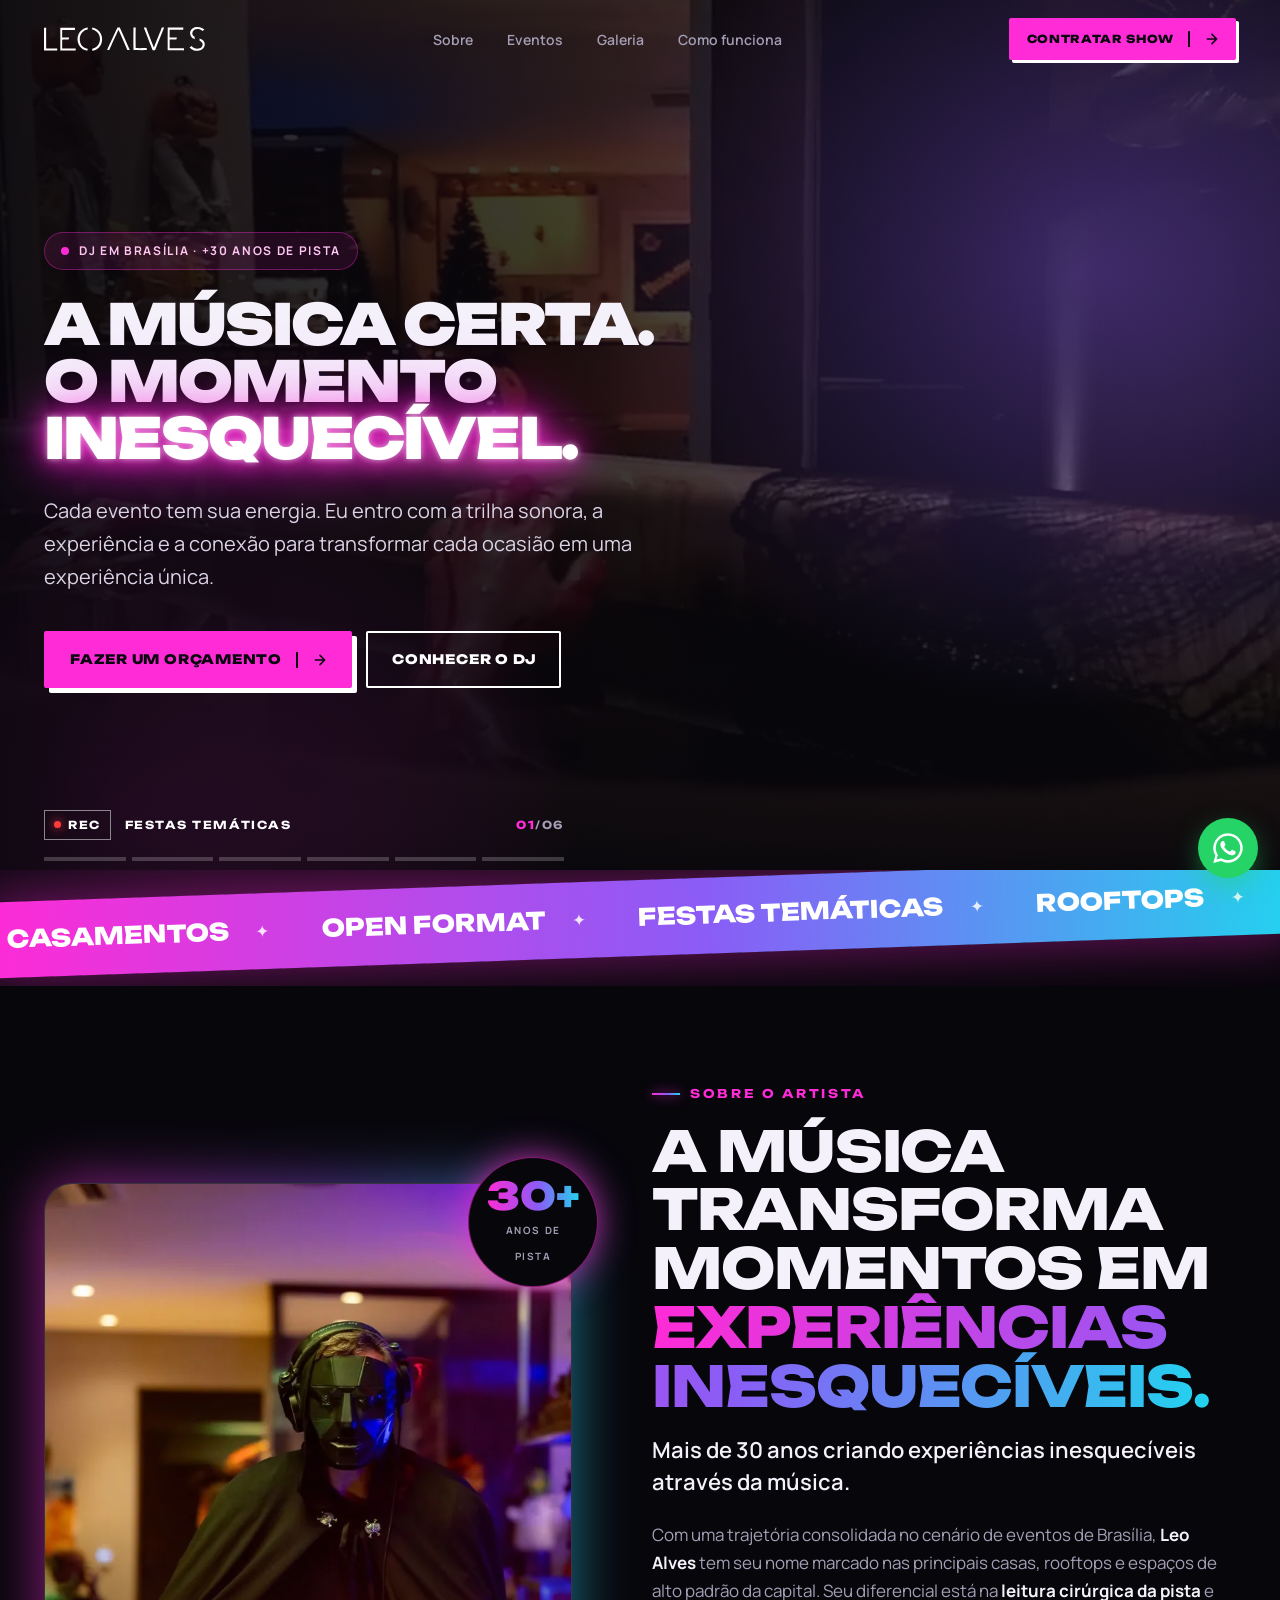
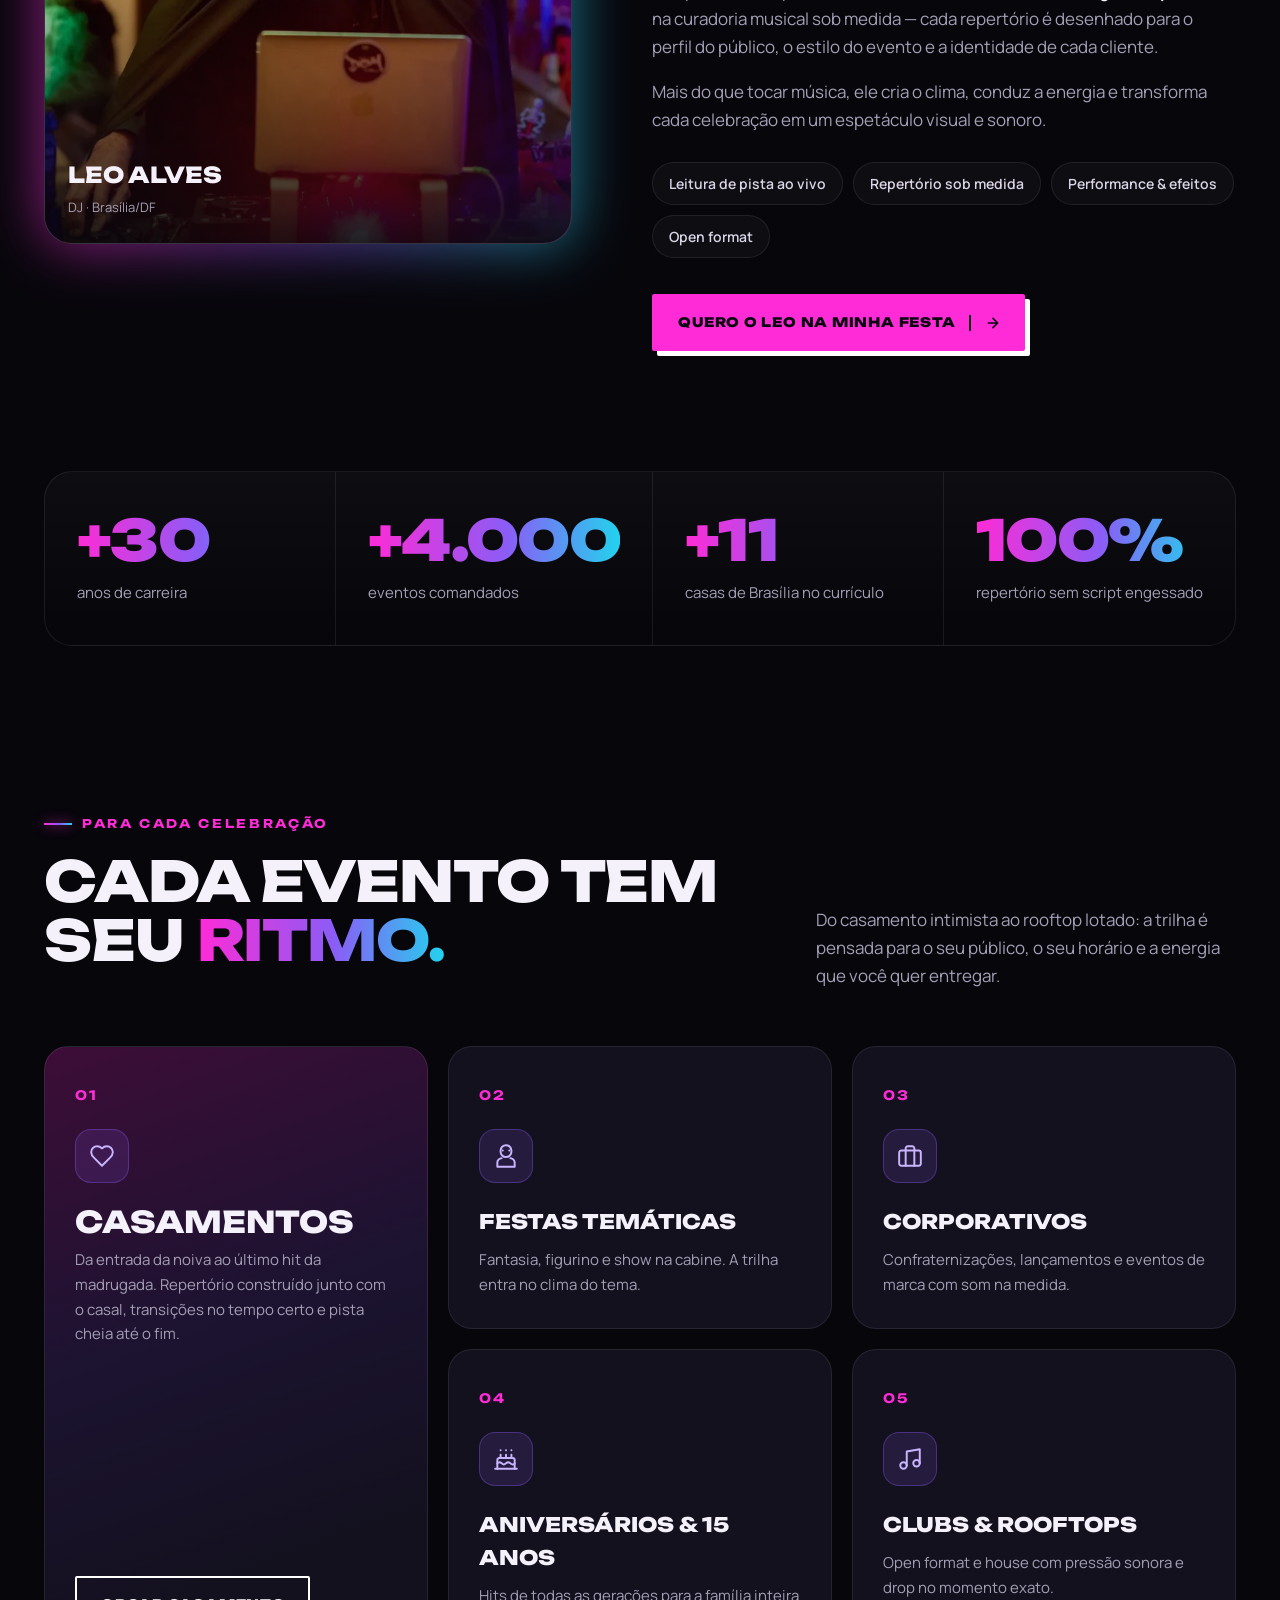
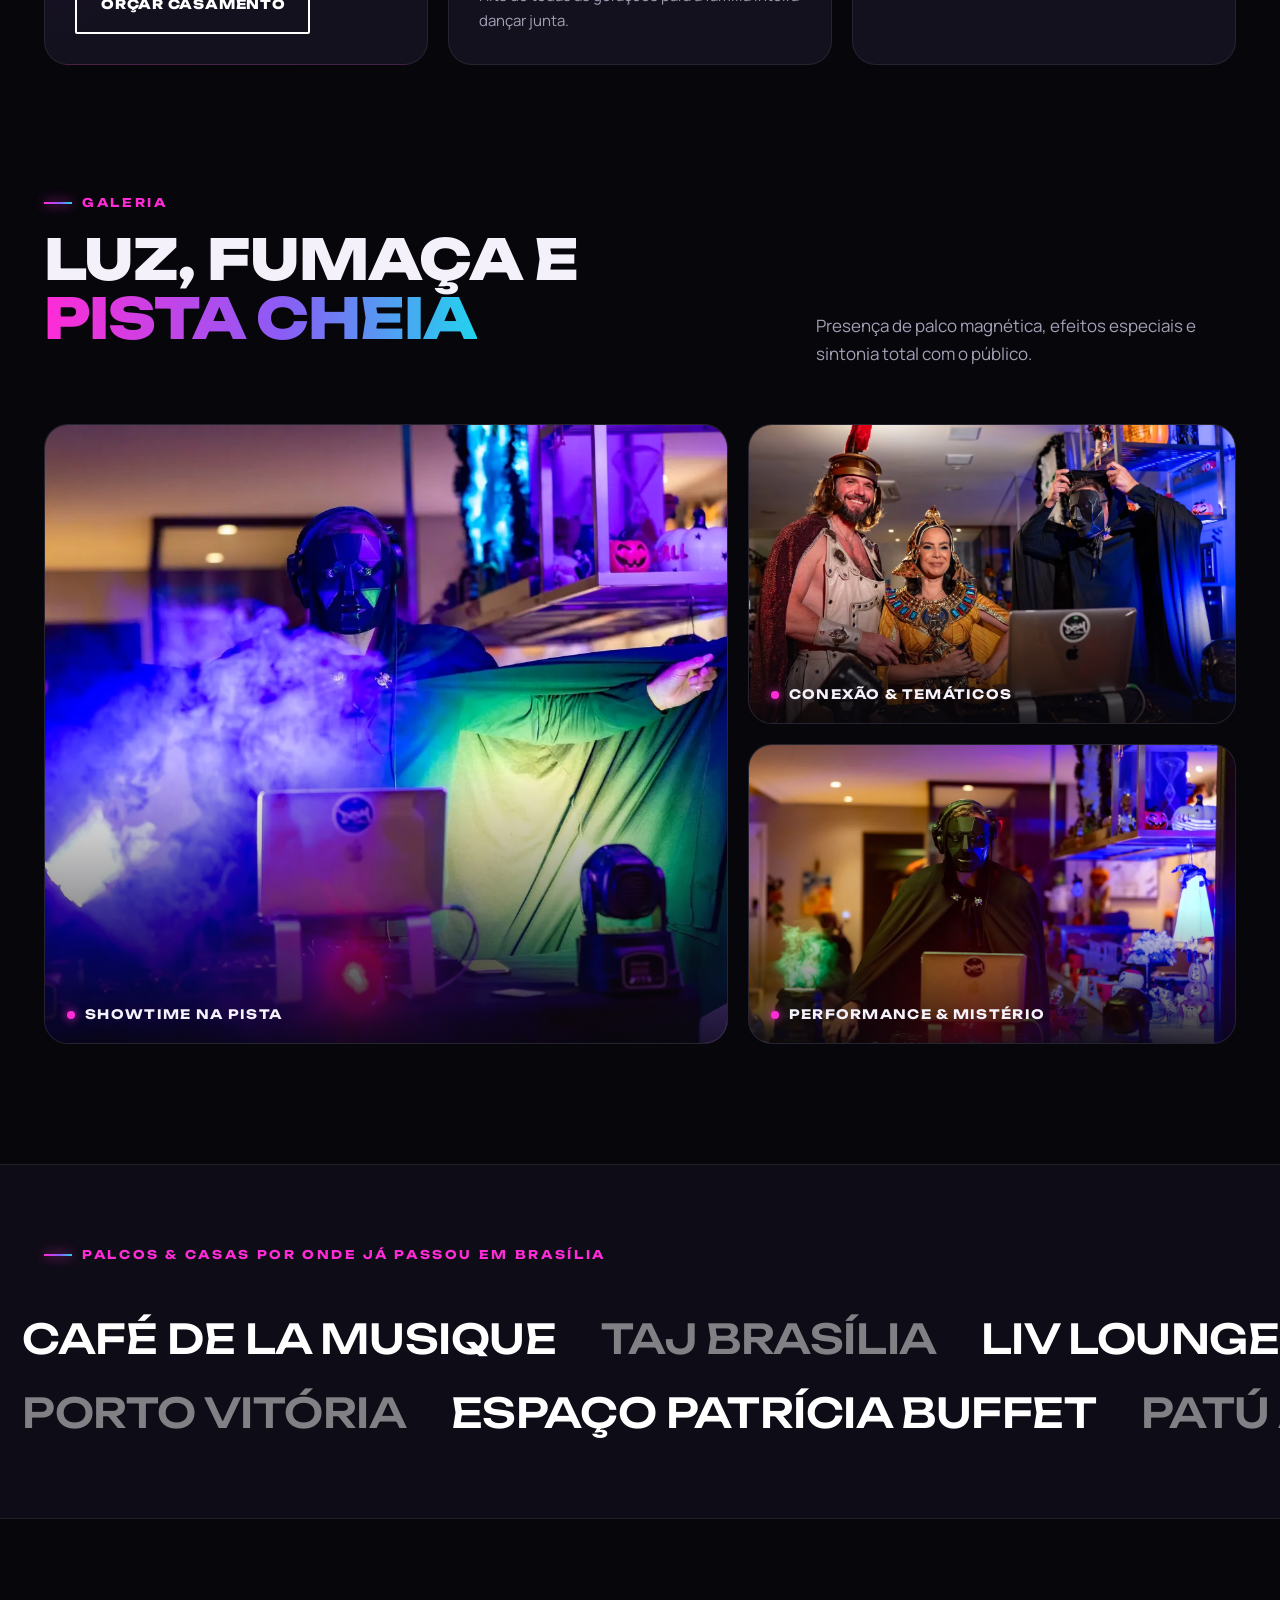
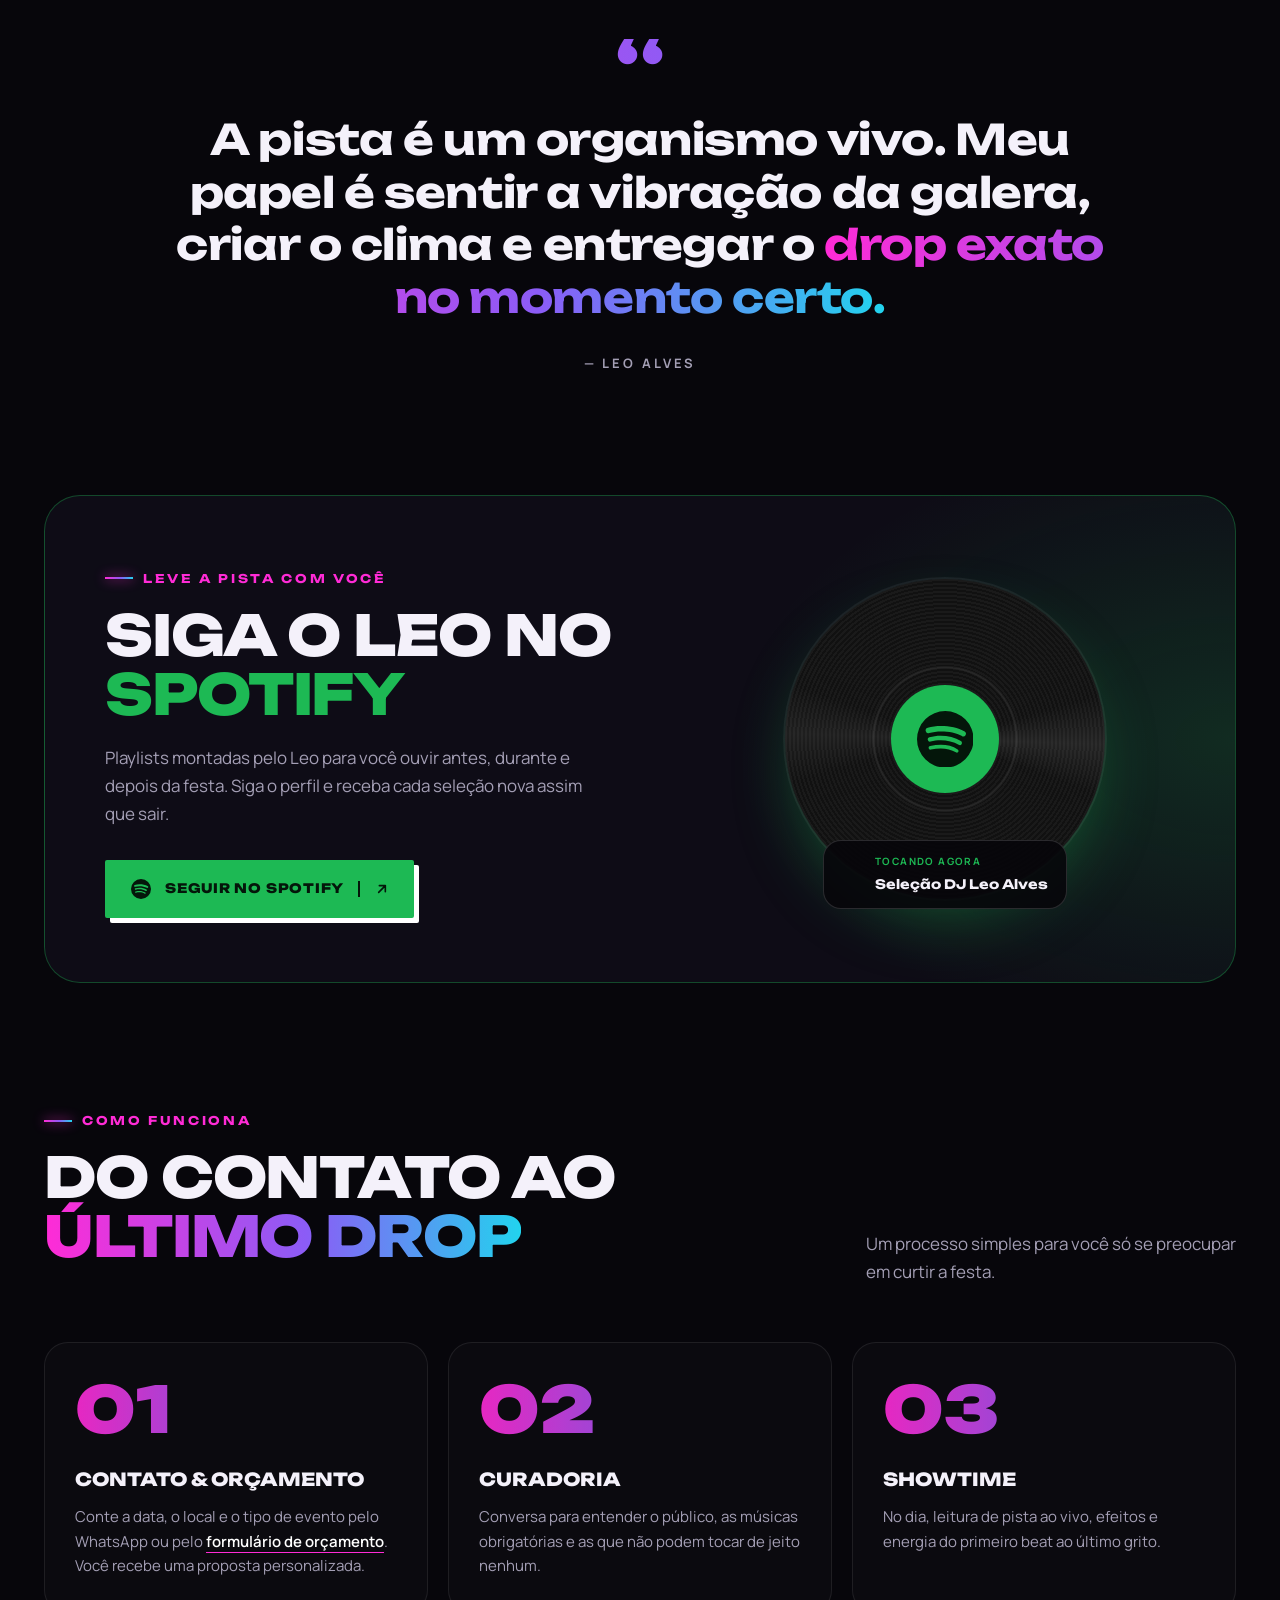
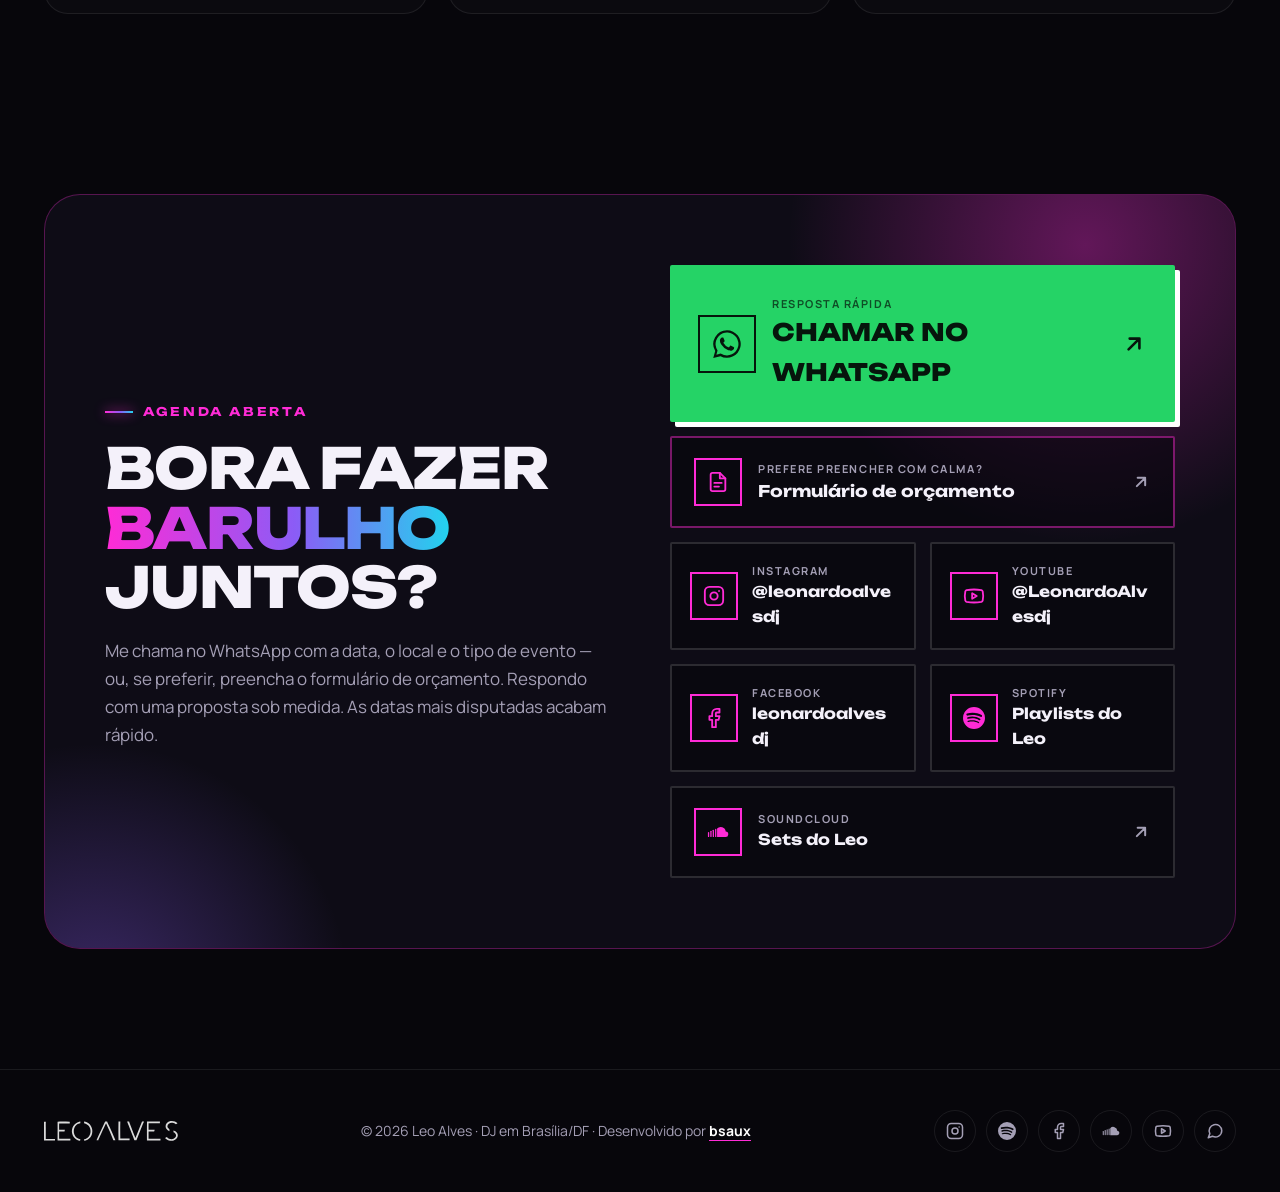
==== commit 6eda4a50: "ajustes no site hj." ====
--- a/index.html
+++ b/index.html
@@ -21,17 +21,20 @@
   <link rel="icon"
     href="data:image/svg+xml,%3Csvg xmlns='http://www.w3.org/2000/svg' viewBox='0 0 32 32'%3E%3Crect width='32' height='32' fill='%2307060B'/%3E%3Cpath d='M9 7v18h9' stroke='%23FF2BD6' stroke-width='4' fill='none'/%3E%3Ccircle cx='23' cy='20' r='4' fill='%23FF2BD6'/%3E%3C/svg%3E" />
   <link rel="stylesheet" href="assets/css/lp.css" />
-  <script
-    type="application/ld+json">{"@context": "https://schema.org", "@type": "FAQPage", "mainEntity": [{"@type": "Question", "name": "Quanto tempo dura a apresentação?", "acceptedAnswer": {"@type": "Answer", "text": "O orçamento normalmente cobre até 5 horas de evento. Se a sua festa for mais longa, informe no pedido e o Leo ajusta a proposta."}}, {"@type": "Question", "name": "O que está incluso: som, luz e efeitos?", "acceptedAnswer": {"@type": "Answer", "text": "Sim. O Leo leva a estrutura completa: controladora, som, iluminação com moving heads e laser, máquina de fumaça e mesa com pano preto."}}, {"@type": "Question", "name": "Posso escolher as músicas?", "acceptedAnswer": {"@type": "Answer", "text": "Sim. Na conversa de curadoria você indica as músicas obrigatórias e as que não podem tocar de jeito nenhum."}}, {"@type": "Question", "name": "Atende fora de Brasília?", "acceptedAnswer": {"@type": "Answer", "text": "Conte o local do evento no pedido de orçamento e o Leo confirma a disponibilidade e eventuais custos de deslocamento."}}, {"@type": "Question", "name": "Como funciona a reserva da data?", "acceptedAnswer": {"@type": "Answer", "text": "A data fica reservada após a confirmação do orçamento. Forma de pagamento, sinal e política de remarcação são combinados direto com o Leo pelo WhatsApp."}}]}</script>
-  <script async src="https://www.googletagmanager.com/gtm.js?id=GTM-53CGLW3Q"></script>
-  <script>
-    window.dataLayer = window.dataLayer || [];
-    function gtag() { dataLayer.push(arguments); }
-    gtag('js', new Date());
-  </script>
+  <!-- Google Tag Manager -->
+  <script>(function(w,d,s,l,i){w[l]=w[l]||[];w[l].push({'gtm.start':
+  new Date().getTime(),event:'gtm.js'});var f=d.getElementsByTagName(s)[0],
+  j=d.createElement(s),dl=l!='dataLayer'?'&l='+l:'';j.async=true;j.src=
+  'https://www.googletagmanager.com/gtm.js?id='+i+dl;f.parentNode.insertBefore(j,f);
+  })(window,document,'script','dataLayer','GTM-53CGLW3Q');</script>
+  <!-- End Google Tag Manager -->
 </head>
 
 <body>
+  <!-- Google Tag Manager (noscript) -->
+  <noscript><iframe src="https://www.googletagmanager.com/ns.html?id=GTM-53CGLW3Q"
+  height="0" width="0" style="display:none;visibility:hidden"></iframe></noscript>
+  <!-- End Google Tag Manager (noscript) -->
 
   <!-- NAV -->
   <nav class="nav" id="nav">
@@ -43,7 +46,6 @@
         <li><a href="#eventos">Eventos</a></li>
         <li><a href="#galeria">Galeria</a></li>
         <li><a href="#como-funciona">Como funciona</a></li>
-        <li><a href="#faq">Dúvidas</a></li>
       </ul>
       <a href="#orcamento" class="btn btn-neon js-wa"
         data-wa-msg="Olá, Leo! Vim pelo site e quero contratar seu show para o meu evento.">Contratar show
@@ -65,7 +67,6 @@
     <a href="#eventos">Eventos</a>
     <a href="#galeria">Galeria</a>
     <a href="#como-funciona">Como funciona</a>
-    <a href="#faq">Dúvidas</a>
     <a href="#orcamento" class="btn btn-neon js-wa"
       data-wa-msg="Olá, Leo! Vim pelo site e quero um orçamento para o meu evento.">Fazer orçamento</a>
   </div>
@@ -391,66 +392,6 @@
           <h3>Showtime</h3>
           <p>No dia, leitura de pista ao vivo, efeitos e energia do primeiro beat ao último grito.</p>
         </div>
-      </div>
-    </div>
-  </section>
-
-  <!-- FAQ -->
-  <section id="faq" class="faq" style="padding-top: 0;">
-    <div class="wrap faq-grid">
-      <div class="faq-side">
-        <span class="eyebrow reveal">Dúvidas frequentes</span>
-        <h2 class="title reveal d1">Antes de soltar o <span class="grad-text">play</span></h2>
-        <p class="reveal d2">As perguntas que mais chegam no WhatsApp do Leo. Não achou a sua? Manda direto pra ele.</p>
-        <a href="#orcamento" class="btn btn-ghost js-wa reveal d3"
-          data-wa-msg="Olá, Leo! Vim pelo site e tenho uma dúvida sobre o seu show.">Tirar dúvida no WhatsApp
-          <svg viewBox="0 0 24 24" fill="none" stroke="currentColor" stroke-width="2.4" stroke-linecap="round"
-            stroke-linejoin="round">
-            <path d="M5 12h14M12 5l7 7-7 7" />
-          </svg>
-        </a>
-      </div>
-      <div class="faq-list">
-        <details class="faq-item reveal" open>
-          <summary><span class="faq-num">01</span><span class="faq-q">Quanto tempo dura a apresentação?</span><span
-              class="faq-ico" aria-hidden="true"></span></summary>
-          <div class="faq-a">
-            <p>O orçamento normalmente cobre até 5 horas de evento. Se a sua festa for mais longa, informe no pedido e o
-              Leo ajusta a proposta.</p>
-          </div>
-        </details>
-        <details class="faq-item reveal d1">
-          <summary><span class="faq-num">02</span><span class="faq-q">O que está incluso: som, luz e
-              efeitos?</span><span class="faq-ico" aria-hidden="true"></span></summary>
-          <div class="faq-a">
-            <p>Sim. O Leo leva a estrutura completa: controladora, som, iluminação com moving heads e laser, máquina de
-              fumaça e mesa com pano preto.</p>
-          </div>
-        </details>
-        <details class="faq-item reveal">
-          <summary><span class="faq-num">03</span><span class="faq-q">Posso escolher as músicas?</span><span
-              class="faq-ico" aria-hidden="true"></span></summary>
-          <div class="faq-a">
-            <p>Sim. Na conversa de curadoria você indica as músicas obrigatórias e as que não podem tocar de jeito
-              nenhum.</p>
-          </div>
-        </details>
-        <details class="faq-item reveal d1">
-          <summary><span class="faq-num">04</span><span class="faq-q">Atende fora de Brasília?</span><span
-              class="faq-ico" aria-hidden="true"></span></summary>
-          <div class="faq-a">
-            <p>Conte o local do evento no pedido de orçamento e o Leo confirma a disponibilidade e eventuais custos de
-              deslocamento.</p>
-          </div>
-        </details>
-        <details class="faq-item reveal">
-          <summary><span class="faq-num">05</span><span class="faq-q">Como funciona a reserva da data?</span><span
-              class="faq-ico" aria-hidden="true"></span></summary>
-          <div class="faq-a">
-            <p>A data fica reservada após a confirmação do orçamento. Forma de pagamento, sinal e política de remarcação
-              são combinados direto com o Leo pelo WhatsApp.</p>
-          </div>
-        </details>
       </div>
     </div>
   </section>
@@ -543,13 +484,15 @@
               </svg>
             </a>
           </div>
-          <a href="mailto:leoalvesdj@gmail.com?subject=Or%C3%A7amento%20DJ%20Leo%20Alves" class="c-card c-sm">
-            <span class="c-ico"><svg viewBox="0 0 24 24" fill="none" stroke="currentColor" stroke-width="2"
-                stroke-linecap="round" stroke-linejoin="round">
-                <rect x="2" y="4" width="20" height="16" rx="2" />
-                <path d="m22 7-10 6L2 7" />
-              </svg></span>
-            <span class="c-txt"><small>E-mail</small><strong>leoalvesdj@gmail.com</strong></span>
+          <a href="https://soundcloud.com/leonardoalvesdj" class="c-card c-sm" target="_blank" rel="noopener">
+            <span class="c-ico"><svg viewBox="0 0 24 24" fill="currentColor" aria-hidden="true">
+            <path d="M11 8.2a5.5 5.5 0 0 1 9.4 3.3A3 3 0 0 1 20 17.5h-9z" />
+            <rect x="1" y="12" width="1.4" height="5.5" rx=".7" />
+            <rect x="3.6" y="10.5" width="1.4" height="7" rx=".7" />
+            <rect x="6.2" y="9.5" width="1.4" height="8" rx=".7" />
+            <rect x="8.8" y="8.5" width="1.4" height="9" rx=".7" />
+          </svg></span>
+            <span class="c-txt"><small>SoundCloud</small><strong>Sets do Leo</strong></span>
             <svg class="c-arrow" viewBox="0 0 24 24" fill="none" stroke="currentColor" stroke-width="2.4"
               stroke-linecap="round" stroke-linejoin="round">
               <path d="M7 17 17 7M8 7h9v9" />
--- a/assets/css/lp.css
+++ b/assets/css/lp.css
@@ -1551,78 +1551,6 @@
   .btn-spotify { width: 100%; justify-content: center; }
 }
 
-/* FAQ */
-.faq-grid {
-  display: grid;
-  grid-template-columns: .8fr 1.2fr;
-  gap: 64px;
-  align-items: start;
-}
-.faq-side { position: sticky; top: 110px; }
-.faq-side p { color: var(--muted); font-size: 17px; margin-bottom: 32px; max-width: 380px; }
-.faq-list { display: grid; gap: 14px; }
-.faq-item {
-  border: 1px solid var(--line);
-  border-radius: 24px;
-  background: var(--card);
-  transition: border-color .3s, background .3s;
-  overflow: hidden;
-}
-.faq-item:hover { border-color: rgba(255, 43, 214, .35); }
-.faq-item[open] {
-  border-color: rgba(255, 43, 214, .45);
-  background: linear-gradient(160deg, rgba(255, 43, 214, .10), var(--card) 60%);
-}
-.faq-item summary {
-  display: flex;
-  align-items: center;
-  gap: 18px;
-  padding: 24px 26px;
-  cursor: pointer;
-  list-style: none;
-}
-.faq-item summary::-webkit-details-marker { display: none; }
-.faq-num { font-family: var(--display); font-size: 13px; font-weight: 700; letter-spacing: .12em; color: var(--pink); flex: none; }
-.faq-q { flex: 1; font-family: var(--display); font-size: clamp(15px, 1.4vw, 18px); font-weight: 700; line-height: 1.35; }
-.faq-ico {
-  flex: none;
-  position: relative;
-  width: 38px;
-  height: 38px;
-  border-radius: 50%;
-  border: 1px solid rgba(255, 255, 255, .18);
-  transition: background .3s, border-color .3s, transform .3s;
-}
-.faq-ico::before, .faq-ico::after {
-  content: "";
-  position: absolute;
-  left: 50%;
-  top: 50%;
-  width: 12px;
-  height: 2px;
-  background: #fff;
-  transform: translate(-50%, -50%);
-  transition: transform .3s;
-}
-.faq-ico::after { transform: translate(-50%, -50%) rotate(90deg); }
-.faq-item[open] .faq-ico { background: var(--pink); border-color: var(--pink); transform: rotate(180deg); }
-.faq-item[open] .faq-ico::before, .faq-item[open] .faq-ico::after { background: #0A0710; }
-.faq-item[open] .faq-ico::after { transform: translate(-50%, -50%) rotate(0deg); }
-.faq-a { padding: 0 26px 26px 57px; }
-.faq-a p { color: var(--muted); font-size: 16px; max-width: 620px; }
-.faq-item[open] .faq-a { animation: faqIn .35s ease; }
-@keyframes faqIn { from { opacity: 0; transform: translateY(-6px); } to { opacity: 1; transform: none; } }
-.faq-item summary:focus-visible { outline: 2px dashed var(--cyan); outline-offset: -6px; border-radius: 24px; }
-@media (max-width: 860px) {
-  .faq-grid { grid-template-columns: 1fr; gap: 36px; }
-  .faq-side { position: static; }
-}
-@media (max-width: 600px) {
-  .faq-item summary { padding: 20px 18px; gap: 12px; }
-  .faq-a { padding: 0 18px 22px 18px; }
-  .faq-ico { width: 32px; height: 32px; }
-}
-
 @media (prefers-reduced-motion: reduce) {
   *, *::before, *::after { animation: none !important; transition: none !important; }
   .reveal { opacity: 1; transform: none; }
